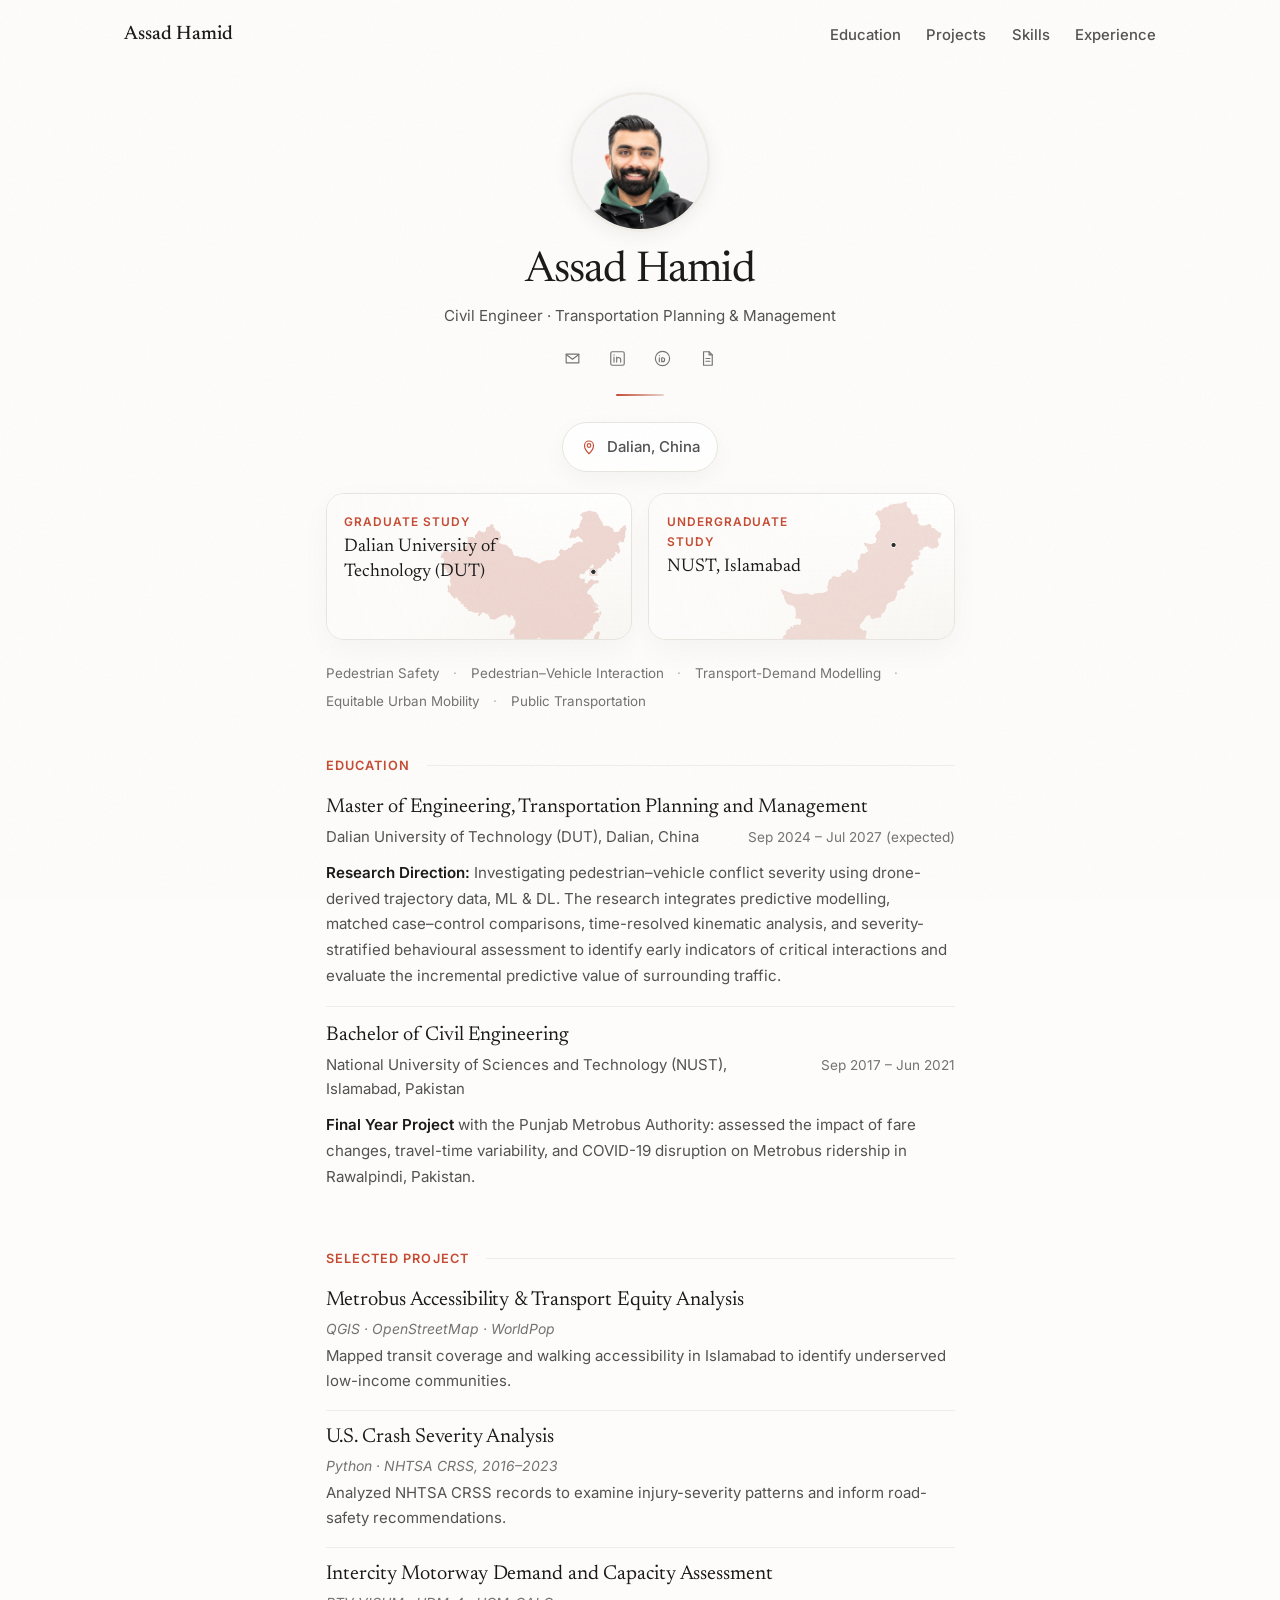
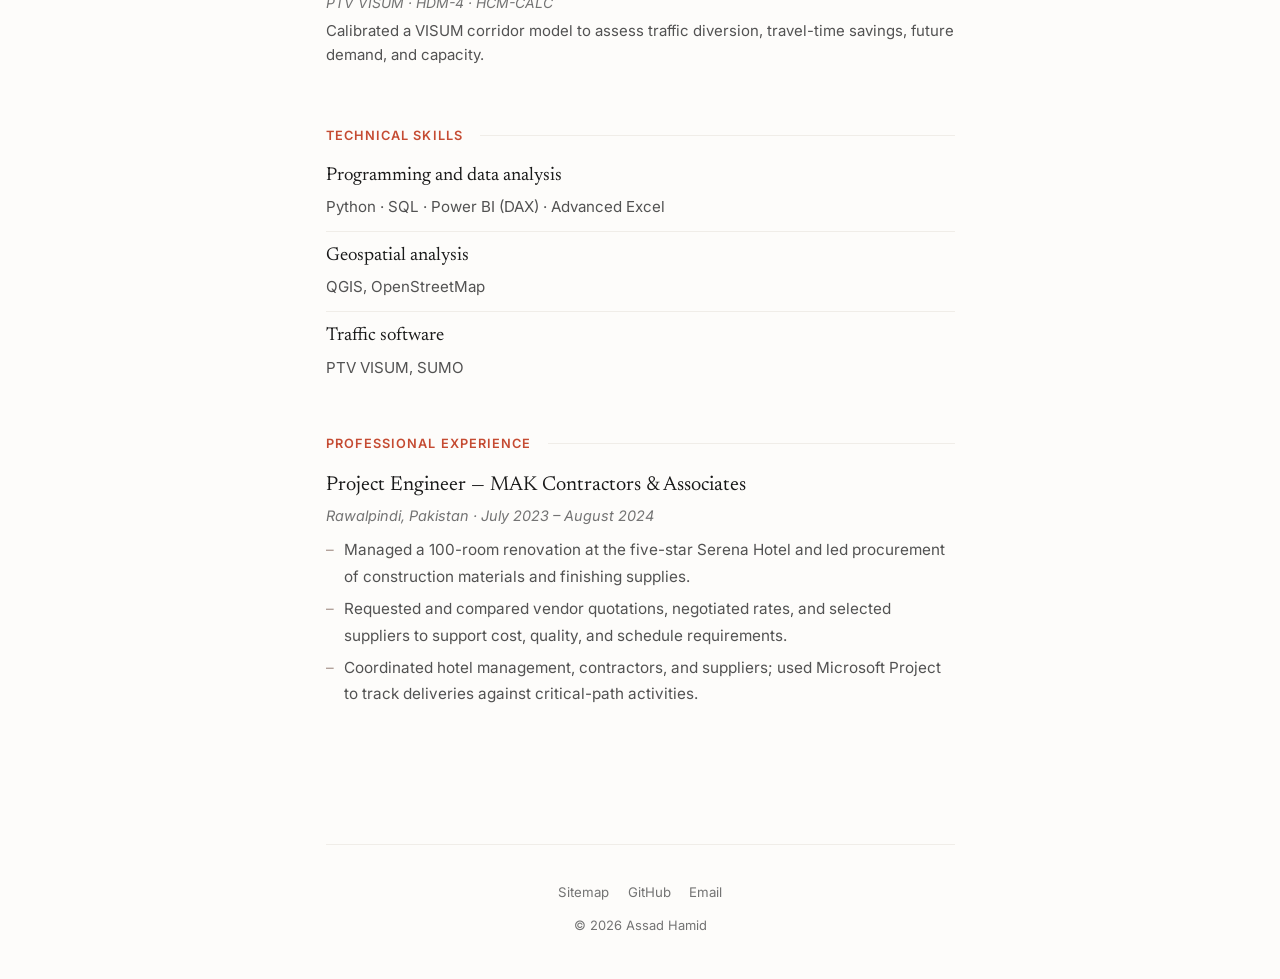
==== index.html @ 8adaafab "Add files via upload" ====
<!doctype html>
<html lang="en"><head><meta charset="utf-8"><meta name="viewport" content="width=device-width,initial-scale=1"><title>Assad Hamid | Transportation Planning &amp; Management</title><meta name="description" content="Assad Hamid — civil engineer and transportation planning researcher at Dalian University of Technology. Pedestrian safety, transport equity, and infrastructure."><meta name="theme-color" content="#fdfcfa"><meta property="og:title" content="Assad Hamid | Transportation Planning &amp; Management"><meta property="og:type" content="website"><link rel="icon" type="image/svg+xml" href="assets/favicon.svg"><link rel="preconnect" href="https://fonts.googleapis.com"><link rel="preconnect" href="https://fonts.gstatic.com" crossorigin><link rel="stylesheet" href="assets/editorial.css?v=9"></head>
<body><a class="skip-link" href="#content">Skip to content</a><header class="site-header"><div class="site-header__inner"><a class="site-brand" href="./">Assad Hamid</a><nav class="site-nav" aria-label="Main navigation"><a href="#education">Education</a><a href="./portfolio/">Projects</a><a href="#skills">Skills</a><a href="#experience">Experience</a></nav></div></header><main id="content" class="site-main"><section class="profile-section"><img alt="Assad Hamid" class="profile-pic" fetchpriority="high" height="140" src="assets/profile-20261018.png" width="140"/><h1 class="profile-name">Assad Hamid</h1><p class="profile-role">Civil Engineer · Transportation Planning &amp; Management</p><div aria-label="Contact and professional profiles" class="social-links"><a aria-label="Email Assad Hamid" class="social-link" href="mailto:assadhamid98@gmail.com" title="Email"><svg aria-hidden="true" fill="none" height="20" stroke="currentColor" stroke-linecap="round" stroke-linejoin="round" stroke-width="1.45" viewbox="0 0 24 24" width="20" xmlns="http://www.w3.org/2000/svg"><path d="M4 6.5h16v11H4z"></path><path d="m4 7 8 6 8-6"></path></svg></a><a aria-label="LinkedIn" class="social-link" href="https://www.linkedin.com/in/assad-hamid/" rel="noopener noreferrer" target="_blank" title="LinkedIn"><svg aria-hidden="true" fill="none" height="20" stroke="currentColor" stroke-linecap="round" stroke-linejoin="round" stroke-width="1.45" viewbox="0 0 24 24" width="20" xmlns="http://www.w3.org/2000/svg"><rect height="17" rx="2" width="17" x="3.5" y="3.5"></rect><path d="M7.6 10.3v6.2m0-9v.15M11 16.5v-6.2m0 2.5c.2-1.3 1.1-2.1 2.5-2.1 1.7 0 2.5 1 2.5 2.8v3"></path></svg></a><a aria-label="ORCID" class="social-link" href="https://orcid.org/0009-0007-1232-3308" rel="noopener noreferrer" target="_blank" title="ORCID"><svg aria-hidden="true" fill="none" height="20" stroke="currentColor" stroke-linecap="round" stroke-linejoin="round" stroke-width="1.45" viewbox="0 0 24 24" width="20" xmlns="http://www.w3.org/2000/svg"><circle cx="12" cy="12" r="9"></circle><circle cx="8" cy="8.3" fill="currentColor" r=".7" stroke="none"></circle><path d="M8 11v5m3-5v5m0-5h1.2a2.5 2.5 0 0 1 0 5H11"></path></svg></a><a aria-label="Download CV (PDF)" class="social-link" download="" href="assets/Assad_Hamid_CV.pdf" title="Download CV (PDF)"><svg aria-hidden="true" fill="none" height="20" stroke="currentColor" stroke-linecap="round" stroke-linejoin="round" stroke-width="1.45" viewbox="0 0 24 24" width="20" xmlns="http://www.w3.org/2000/svg"><path d="M7 3.5h7l4 4v13H7z"></path><path d="M14 3.5v4h4M10 12h5M10 15.5h5"></path></svg></a></div></section><div aria-hidden="true" class="intro-divider"></div><section aria-label="About" class="bio-section"><div class="location-feature"><a class="location-pill" href="https://www.google.com/maps/search/?api=1&amp;query=Dalian%2C%20China" rel="noopener noreferrer" target="_blank" aria-label="Open Dalian, China in Google Maps"><svg aria-hidden="true" fill="none" height="18" stroke="currentColor" stroke-linecap="round" stroke-linejoin="round" stroke-width="1.55" viewbox="0 0 24 24" width="18" xmlns="http://www.w3.org/2000/svg"><path d="M12 21s6-5.7 6-11a6 6 0 1 0-12 0c0 5.3 6 11 6 11Z"></path><circle cx="12" cy="10" r="2.4"></circle></svg><span>Dalian, China</span></a></div><div class="institution-showcase" aria-label="University highlights"><details class="fact-card fact-card--china"><summary><span class="fact-card__eyebrow">Graduate study</span><span class="fact-card__title">Dalian University of Technology (DUT)</span></summary><div class="fact-card__panel"><ul class="fact-card__stats"><li><span>China ranking</span><strong>#28 in China</strong><small>Best Chinese Universities Ranking 2026</small></li><li><span>Civil engineering</span><strong>#12 in China</strong><small>EduRank 2026</small></li><li><span>Location</span><strong>Dalian, Liaoning</strong><small>Main campus in northeastern China</small></li></ul><div class="fact-card__links"><a href="https://www.google.com/maps/search/?api=1&amp;query=Dalian%20University%20of%20Technology" rel="noopener noreferrer" target="_blank">Open map</a><a href="https://www.dlut.edu.cn" rel="noopener noreferrer" target="_blank">Official site</a><a href="https://www.shanghairanking.com/universities/dalian-university-of-technology" rel="noopener noreferrer" target="_blank">Ranking source</a></div></div></details><details class="fact-card fact-card--pakistan"><summary><span class="fact-card__eyebrow">Undergraduate study</span><span class="fact-card__title">NUST, Islamabad</span></summary><div class="fact-card__panel"><ul class="fact-card__stats"><li><span>Asia ranking</span><strong>#68 in Asia</strong><small>QS Asia Rankings 2026</small></li><li><span>Pakistan ranking</span><strong>#1 in Pakistan</strong><small>QS Asia 2026 / QS Subject 2026</small></li><li><span>Civil engineering</span><strong>Top 200 globally</strong><small>Civil &amp; Structural Engineering, QS Subject 2026</small></li></ul><div class="fact-card__links"><a href="https://www.google.com/maps/search/?api=1&amp;query=National%20University%20of%20Sciences%20and%20Technology%20Islamabad" rel="noopener noreferrer" target="_blank">Open map</a><a href="https://nust.edu.pk" rel="noopener noreferrer" target="_blank">Official site</a><a href="https://qa.nust.edu.pk/ranking/qs-asian-university-ranking/" rel="noopener noreferrer" target="_blank">Ranking source</a></div></div></details></div><ul aria-label="Research interests" class="interest-list"><li>Pedestrian Safety</li><li>Pedestrian–Vehicle Interaction</li><li>Transport-Demand Modelling</li><li>Equitable Urban Mobility</li><li>Public Transportation</li></ul></section><section class="content-section" id="education"><div class="section-header"><h2 class="section-title">EDUCATION</h2><span aria-hidden="true" class="section-line"></span></div><ul class="education-list">
<li><strong>Master of Engineering, Transportation Planning and Management</strong><div class="education-row"><span><a class="education-link" href="https://www.dlut.edu.cn/" rel="noopener noreferrer" target="_blank" title="Visit the official Dalian University of Technology website">Dalian University of Technology (DUT)</a>, Dalian, China</span><span class="meta education-date">Sep 2024 – Jul 2027 (expected)</span></div><p><strong>Research Direction:</strong> Investigating pedestrian–vehicle conflict severity using drone-derived trajectory data, ML &amp; DL. The research integrates predictive modelling, matched case–control comparisons, time-resolved kinematic analysis, and severity-stratified behavioural assessment to identify early indicators of critical interactions and evaluate the incremental predictive value of surrounding traffic.</p></li>
<li><strong>Bachelor of Civil Engineering</strong><div class="education-row"><span><a class="education-link" href="https://nust.edu.pk/" rel="noopener noreferrer" target="_blank" title="Visit the official National University of Sciences and Technology website">National University of Sciences and Technology (NUST)</a>, Islamabad, Pakistan</span><span class="meta education-date">Sep 2017 – Jun 2021</span></div><p><strong>Final Year Project</strong> with the Punjab Metrobus Authority: assessed the impact of fare changes, travel-time variability, and COVID-19 disruption on Metrobus ridership in Rawalpindi, Pakistan.</p></li>
</ul></section><section class="content-section" id="projects"><div class="section-header"><h2 class="section-title">SELECTED PROJECT</h2><span aria-hidden="true" class="section-line"></span></div><section class="project-entry project-compact">
<h3><a href="./portfolio/metrobus-accessibility/">Metrobus Accessibility &amp; Transport Equity Analysis<span aria-hidden="true" class="entry-arrow">↗</span></a></h3>
<p class="meta">QGIS · OpenStreetMap · WorldPop</p>
<ul><li>Mapped transit coverage and walking accessibility in Islamabad to identify underserved low-income communities.</li></ul>
</section><section class="project-entry project-compact">
<h3><a href="./portfolio/crash-severity/">U.S. Crash Severity Analysis<span aria-hidden="true" class="entry-arrow">↗</span></a></h3>
<p class="meta">Python · NHTSA CRSS, 2016–2023</p>
<ul><li>Analyzed NHTSA CRSS records to examine injury-severity patterns and inform road-safety recommendations.</li></ul>
</section><section class="project-entry project-compact">
<h3><a href="./portfolio/m7-motorway/">Intercity Motorway Demand and Capacity Assessment<span aria-hidden="true" class="entry-arrow">↗</span></a></h3>
<p class="meta">PTV VISUM · HDM-4 · HCM-CALC</p>
<ul><li>Calibrated a VISUM corridor model to assess traffic diversion, travel-time savings, future demand, and capacity.</li></ul>
</section></section><section class="content-section" id="skills"><div class="section-header"><h2 class="section-title">TECHNICAL SKILLS</h2><span aria-hidden="true" class="section-line"></span></div><ul class="skills-list">
<li>Programming and data analysis<ul>
<li>Python · SQL · Power BI (DAX) · Advanced Excel</li>
</ul>
</li>
<li>Geospatial analysis<ul>
<li>QGIS, OpenStreetMap</li>
</ul>
</li>
<li>Traffic software<ul>
<li>PTV VISUM, SUMO</li>
</ul>
</li>
</ul></section><section class="content-section" id="experience"><div class="section-header"><h2 class="section-title">PROFESSIONAL EXPERIENCE</h2><span aria-hidden="true" class="section-line"></span></div><h3 class="experience-title">Project Engineer — MAK Contractors &amp; Associates</h3><p class="experience-meta">Rawalpindi, Pakistan · July 2023 – August 2024</p><ul class="experience-list">
<li>Managed a 100-room renovation at the five-star Serena Hotel and led procurement of construction materials and finishing supplies.</li>
<li>Requested and compared vendor quotations, negotiated rates, and selected suppliers to support cost, quality, and schedule requirements.</li>
<li>Coordinated hotel management, contractors, and suppliers; used Microsoft Project to track deliveries against critical-path activities.</li>
</ul></section></main><footer class="site-footer"><div class="site-footer__inner"><nav class="footer-links" aria-label="Footer links"><a href="sitemap/">Sitemap</a><a href="https://github.com/assad-hamid" target="_blank" rel="noopener noreferrer">GitHub</a><a href="mailto:assadhamid98@gmail.com">Email</a></nav><p class="footer-copy">© 2026 Assad Hamid</p></div></footer><script defer src="assets/editorial.js"></script></body></html>
---- assets/editorial.css ----
/* Assad Hamid — minimal editorial portfolio
   Inspired by the visual rhythm of Justin Curl's personal website.
   Single self-contained stylesheet, with no framework or build step. */
@import url('https://fonts.googleapis.com/css2?family=Newsreader:ital,opsz,wght@0,6..72,300;0,6..72,400;0,6..72,500;1,6..72,400;1,6..72,500&family=Inter:wght@400;500;600&display=swap');
:root {
  --paper:#fdfcfa; --paper-soft:#f8f6f1; --ink:#191919;
  --secondary:#525252; --muted:#737373; --accent:#c54b32;
  --line:#e8e5e0; --line-soft:#f0ede8;
  --serif:'Newsreader', Georgia, 'Times New Roman', serif;
  --sans:'Inter', -apple-system, BlinkMacSystemFont, 'Segoe UI', Arial, sans-serif;
  --measure:680px; --article-measure:760px;
}
*{box-sizing:border-box}
html{scroll-behavior:smooth;scroll-padding-top:86px;-webkit-text-size-adjust:100%;font-size:17px;-webkit-font-smoothing:antialiased}
body{margin:0;background:var(--paper);color:var(--ink);font-family:var(--sans);font-weight:400;line-height:1.68;min-height:100vh;display:flex;flex-direction:column}
body::before{content:'';position:fixed;inset:0;pointer-events:none;z-index:1100;opacity:.026;background-image:url("data:image/svg+xml,%3Csvg viewBox='0 0 400 400' xmlns='http://www.w3.org/2000/svg'%3E%3Cfilter id='n'%3E%3CfeTurbulence type='fractalNoise' baseFrequency='.9' numOctaves='4' stitchTiles='stitch'/%3E%3C/filter%3E%3Crect width='100%25' height='100%25' filter='url(%23n)'/%3E%3C/svg%3E")}
img,svg{max-width:100%} img{height:auto} a{color:inherit} a:focus-visible,button:focus-visible{outline:2px solid var(--accent);outline-offset:5px;border-radius:2px} ::selection{background:#f3ded6;color:#331d17}
.skip-link{position:fixed;top:-100px;left:1rem;z-index:1200;padding:.7rem 1rem;background:var(--paper);box-shadow:0 3px 20px #0002;text-decoration:none}
.skip-link:focus{top:1rem}
/* Reference-style, translucent, quiet navigation */
.site-header{position:sticky;top:0;z-index:100;background:rgba(253,252,250,.91);backdrop-filter:blur(12px);-webkit-backdrop-filter:blur(12px);border-bottom:1px solid transparent;transition:border-color .25s ease}
.site-header.is-scrolled{border-color:var(--line-soft)}
.site-header__inner{max-width:1100px;margin:auto;padding:1rem 2rem;min-height:70px;display:flex;align-items:center;justify-content:space-between;gap:1.5rem}
.site-brand{font-family:var(--serif);font-size:1.15rem;font-weight:500;line-height:1;text-decoration:none;white-space:nowrap;transition:color .15s ease}
.site-brand:hover,.site-nav a:hover{color:var(--accent)}
.site-nav{display:flex;align-items:center;gap:1.5rem;white-space:nowrap}
.site-nav a{color:var(--secondary);text-decoration:none;font-size:.875rem;font-weight:500;transition:color .15s ease}
.site-nav a[aria-current='page']{color:var(--accent)}
.site-main{width:100%;max-width:var(--measure);margin:0 auto;padding:1.25rem 1.5rem 5.5rem;flex:1}
/* Circular portrait and simple link line */
.profile-section{text-align:center;margin:0 0 1.15rem;animation:appear-up .6s ease both}
.profile-pic{display:block;width:140px;height:140px;object-fit:cover;object-position:center 25%;border-radius:50%;margin:0 auto .8rem;border:3px solid var(--line-soft);box-shadow:0 4px 20px rgba(0,0,0,.06)}
.profile-name{font-family:var(--serif);font-weight:400;letter-spacing:-.023em;font-size:clamp(2.05rem,5vw,2.5rem);line-height:1.18;margin:0 0 .48rem}
.profile-role{color:var(--secondary);font-size:.89rem;margin:0 auto .9rem;line-height:1.65}
.social-links{display:flex;justify-content:center;align-items:center;gap:1.22rem;flex-wrap:wrap;margin:.25rem 0 0}
.social-link{display:inline-flex;align-items:center;justify-content:center;color:var(--muted);text-decoration:none;min-width:24px;min-height:28px;transition:color .15s ease,transform .15s ease}
.social-link:hover{color:var(--accent);transform:translateY(-1px)}.social-link svg{display:block;width:19px;height:19px}
.intro-divider{width:48px;height:2px;border-radius:2px;background:linear-gradient(90deg,var(--accent),#e8d5cf);margin:1.3rem auto 1.5rem;animation:appear-up .6s .12s both}
.bio-section{margin:0 0 2.5rem;animation:appear-up .6s .15s both}
.bio-text{color:var(--secondary);font-size:1.05rem;line-height:1.75;margin:0 0 1rem}
.bio-text strong{font-weight:600;color:var(--ink)}
.bio-text a{color:var(--ink);text-decoration-color:var(--line);text-decoration-thickness:1px;text-underline-offset:3px;transition:text-decoration-color .15s}
.bio-text a:hover{text-decoration-color:var(--accent)}
.bio-meta{font-size:.87rem;color:var(--muted);margin:.5rem 0 0}

.location-feature{display:flex;justify-content:center;margin:0 0 1.25rem}.location-pill{display:inline-flex;align-items:center;gap:.52rem;padding:.68rem 1rem;border:1px solid var(--line);border-radius:999px;background:linear-gradient(180deg,#fff,rgba(255,255,255,.76));box-shadow:0 8px 24px rgba(26,18,12,.04);text-decoration:none;color:var(--secondary);font-size:.88rem;font-weight:500;transition:transform .16s ease,color .16s ease,border-color .16s ease,box-shadow .16s ease}.location-pill:hover{color:var(--accent);border-color:#e8d5cf;box-shadow:0 12px 28px rgba(26,18,12,.08);transform:translateY(-1px)}.location-pill svg{color:var(--accent)}
.institution-showcase{display:grid;grid-template-columns:repeat(2,minmax(0,1fr));align-items:start;gap:.95rem;margin:0 0 1.25rem}.fact-card{align-self:start;border:1px solid var(--line);border-radius:18px;background:linear-gradient(180deg,rgba(255,255,255,.8),rgba(248,246,241,.9));box-shadow:0 10px 30px rgba(24,20,16,.035);overflow:hidden;transition:border-color .18s ease,box-shadow .18s ease,transform .18s ease}.fact-card:hover,.fact-card[open]{border-color:#ead8d0;box-shadow:0 16px 32px rgba(24,20,16,.08);transform:translateY(-1px)}.fact-card summary{position:relative;display:flex;flex-direction:column;justify-content:flex-start;gap:.15rem;list-style:none;padding:1.05rem 1.05rem 1.15rem;cursor:pointer;isolation:isolate;overflow:hidden;min-height:145px}.fact-card summary::-webkit-details-marker{display:none}.fact-card summary>span{position:relative;z-index:2;max-width:58%}.fact-card__eyebrow{font-size:.7rem;letter-spacing:.08em;text-transform:uppercase;color:var(--accent);font-weight:600}.fact-card__title{font-family:var(--serif);font-size:1.08rem;line-height:1.35;color:var(--ink)}.fact-card__hint{font-size:.77rem;color:var(--muted)}.fact-card__panel{padding:0 1.05rem 1.05rem}.fact-card__stats{list-style:none;padding:0;margin:.1rem 0 .95rem;display:grid;gap:.75rem}.fact-card__stats li{padding:.82rem .88rem;border-radius:14px;background:rgba(255,255,255,.72);border:1px solid var(--line-soft)}.fact-card__stats span{display:block;font-size:.72rem;letter-spacing:.06em;text-transform:uppercase;color:var(--muted);font-weight:600;margin:0 0 .18rem}.fact-card__stats strong{display:block;font-family:var(--serif);font-weight:500;font-size:1.08rem;line-height:1.25;color:var(--ink)}.fact-card__stats small{display:block;margin-top:.18rem;font-size:.73rem;color:var(--secondary);line-height:1.55}.fact-card__links{display:flex;flex-wrap:wrap;gap:.5rem}.fact-card__links a{display:inline-flex;align-items:center;justify-content:center;padding:.5rem .74rem;border-radius:999px;background:#fff;border:1px solid var(--line);font-size:.77rem;font-weight:500;color:var(--secondary);text-decoration:none;transition:color .16s ease,border-color .16s ease,transform .16s ease}.fact-card__links a:hover{color:var(--accent);border-color:#e7d2ca;transform:translateY(-1px)}.fact-card--china summary::after,.fact-card--pakistan summary::after{content:'';position:absolute;z-index:1;pointer-events:none;background-repeat:no-repeat;background-position:center;background-size:contain;opacity:.9}.fact-card--china summary::before,.fact-card--pakistan summary::before{content:'';position:absolute;inset:0;pointer-events:none;background:linear-gradient(90deg,rgba(253,252,250,.98) 0%,rgba(253,252,250,.90) 30%,rgba(253,252,250,.22) 67%,rgba(253,252,250,0) 100%);z-index:1}.fact-card--china summary::after{inset:-3% -4% -24% 32%;background-image:url("china-dalian-v9.png");background-size:88% auto}.fact-card--pakistan summary::after{inset:-4% -4% -24% 35%;background-image:url("pakistan-islamabad-v9.png");background-size:80% auto}
.education-link{color:inherit;text-decoration:none;border-bottom:1px solid transparent;transition:border-color .15s ease,color .15s ease}.education-link:hover{color:var(--accent);border-color:#dfc7bf}
.interest-list{display:flex;flex-wrap:wrap;gap:.35rem .8rem;list-style:none;padding:0;margin:1.25rem 0 0;color:var(--muted);font-size:.79rem;line-height:1.7}
.interest-list li{margin:0;padding:0}.interest-list li:not(:last-child)::after{content:'·';padding-left:.8rem;color:#b6aea6}
/* Content follows Justin Curl's publication list treatment */
.content-section{margin:0 0 2.5rem;scroll-margin-top:88px;animation:appear-up .6s .18s both}
.section-header{display:flex;align-items:center;gap:1rem;margin:0 0 1.05rem}
.section-title{font-family:var(--sans);font-size:.75rem;letter-spacing:.085em;text-transform:uppercase;color:var(--accent);font-weight:600;line-height:1.5;margin:0;white-space:normal}
.section-line{height:1px;flex:1;background:var(--line-soft);min-width:22px}
/* Resume educational entries */
.education-list,.skills-list,.experience-list{list-style:none;padding:0;margin:0}
.education-list>li{padding:.85rem 0 1rem;border-bottom:1px solid var(--line-soft)}
.education-list>li:first-child{padding-top:0}.education-list>li:last-child{border:0}
.education-list>li>strong{display:block;font-family:var(--serif);font-weight:400;font-size:1.18rem;line-height:1.4;margin-bottom:.3rem}
.education-row{display:flex;align-items:baseline;justify-content:space-between;gap:.2rem 1.3rem;color:var(--secondary);font-size:.88rem;line-height:1.6}
.education-date{color:var(--muted);font-size:.8rem;white-space:nowrap}
.education-list>li>p{color:var(--secondary);font-size:.89rem;line-height:1.7;margin:.6rem 0 0}
.education-list p strong{font-weight:600;color:var(--ink)}
/* list-like project entries */
.project-entry{padding:.72rem 0 .93rem;border-bottom:1px solid var(--line-soft)}
.project-entry:first-of-type{padding-top:0}.project-entry:last-child{border-bottom:0}
.project-entry h3,.sitemap-entry h3{font-family:var(--serif);font-weight:400;font-size:1.19rem;line-height:1.42;letter-spacing:-.005em;margin:0 0 .19rem}
.project-entry h3 a,.sitemap-entry h3 a{text-decoration:none;transition:color .15s ease}
.project-entry h3 a:hover,.sitemap-entry h3 a:hover{color:var(--accent)}
.project-entry .meta{color:var(--muted);font-style:italic;font-size:.82rem;margin:0 0 .22rem}
.project-entry p,.project-entry ul{color:var(--secondary);font-size:.88rem;line-height:1.65;margin:.22rem 0 0}
.project-entry ul{list-style:none;padding:0}
.project-entry ul li+li{margin-top:.32rem}
.entry-arrow{color:var(--accent);font-family:var(--sans);font-size:.76em;vertical-align:3%;margin-left:.22rem;opacity:0;transition:opacity .15s ease}
.project-entry a:hover .entry-arrow,.project-entry a:focus-visible .entry-arrow{opacity:1}
.project-entry .detail-link{display:inline-block;margin-top:.6rem;font-size:.82rem;font-weight:500;color:var(--accent);text-decoration:none}
.project-entry .detail-link:hover{text-decoration:underline;text-underline-offset:3px}
/* Skills and experience remain exactly as supplied */
.skills-list>li{font-family:var(--serif);font-size:1.1rem;line-height:1.4;padding:.65rem 0;border-bottom:1px solid var(--line-soft)}
.skills-list>li:first-child{padding-top:0}.skills-list>li:last-child{border:0}
.skills-list>li>ul{font-family:var(--sans);font-size:.81em;list-style:none;padding:0;margin:.35rem 0 0;color:var(--secondary);line-height:1.65}
.experience-title{font-family:var(--serif);font-size:1.19rem;font-weight:400;margin:0 0 .2rem;line-height:1.45}
.experience-meta{font-size:.85rem;color:var(--muted);font-style:italic;margin:0 0 .55rem}
.experience-list>li{position:relative;padding-left:1.08rem;color:var(--secondary);font-size:.9rem;line-height:1.75;margin:.3rem 0}
.experience-list>li::before{content:'–';position:absolute;left:0;color:#aa9890}
/* Project and utility pages; consistent look with more room for charts */
.site-main--article{max-width:var(--article-measure);padding-top:2.55rem}
.page-heading{text-align:left;margin:0 0 2.2rem;animation:appear-up .5s ease both}
.page-kicker,.study-kicker,.crash-kicker,.motorway-kicker{font-size:.73rem!important;font-weight:600!important;letter-spacing:.085em!important;text-transform:uppercase!important;color:var(--accent)!important;line-height:1.55!important;margin:0 0 .7rem!important}
.page-title{font-family:var(--serif);font-weight:400;letter-spacing:-.025em;font-size:clamp(2rem,4.8vw,2.8rem);line-height:1.2;margin:.1rem 0 .75rem}
.breadcrumb{font-size:.82rem;color:var(--muted);margin:0 0 1rem}.breadcrumb a{color:var(--secondary);text-decoration:none}.breadcrumb a:hover{color:var(--accent)}
.article-content{animation:appear-up .6s .12s both}
.article-content>p:not(.meta):not(.study-kicker):not(.crash-kicker):not(.motorway-kicker),.article-content>ul,.article-content>ol{font-size:.95rem;color:var(--secondary);line-height:1.82;margin:0 0 1.05rem}
.article-content>.meta{font-size:.82rem;color:var(--muted);line-height:1.65;margin:-.2rem 0 1.4rem}
.article-content .study-lead,.article-content .crash-lead,.article-content .motorway-lead{color:var(--ink)!important;font-family:var(--serif);font-size:1.43rem!important;line-height:1.52!important;margin:1rem 0 1.25rem!important}
.article-content .motorway-location{font-size:.94rem!important;color:var(--secondary)!important;margin:0 0 .65rem!important}
.article-content h2{display:flex;align-items:center;gap:1rem;color:var(--accent);font-family:var(--sans);font-size:.75rem;font-weight:600;line-height:1.5;letter-spacing:.085em;text-transform:uppercase;margin:2.65rem 0 1rem;scroll-margin-top:90px}
.article-content h2::after{content:'';flex:1;height:1px;background:var(--line-soft)}
.article-content h3{font-family:var(--serif);font-weight:400;font-size:1.18rem;line-height:1.45;margin:1.5rem 0 .5rem}
.article-content a{color:var(--ink);text-decoration-color:var(--line);text-underline-offset:3px}
.article-content a:hover{color:var(--accent);text-decoration-color:var(--accent)}
.article-content strong{color:var(--ink);font-weight:600}
.article-content code{font-size:.85em;background:var(--paper-soft);padding:.12em .3em;border-radius:3px;overflow-wrap:anywhere}
.article-content figure,.article-content .study-figure,.article-content .crash-figure,.article-content .motorway-figure{margin:1.9rem auto 2.15rem;width:100%;max-width:100%}
.article-content figure a{display:block;text-decoration:none}
.article-content figure img{width:100%;height:auto;display:block;background:white;border:1px solid var(--line);border-radius:3px;box-shadow:0 2px 12px rgba(36,30,26,.025);transition:box-shadow .2s ease}
.article-content figure a:hover img{box-shadow:0 8px 28px rgba(36,30,26,.095)}
.article-content figcaption{font-size:.78rem;color:var(--muted);line-height:1.7;margin-top:.65rem}
.article-content figcaption strong{color:var(--secondary);font-weight:600}
.article-content .map-comparison{display:grid;grid-template-columns:repeat(2,minmax(0,1fr));gap:1.1rem}
.article-content .map-comparison figure{margin:1rem 0 1.3rem}
.article-content .coverage-results{display:grid;grid-template-columns:repeat(2,minmax(0,1fr));gap:1rem;padding:1.45rem 0 1.25rem;margin:1.45rem 0 .65rem;border-top:1px solid var(--line);border-bottom:1px solid var(--line)}
.coverage-results p{margin:0!important}.coverage-results strong{font-family:var(--serif);font-size:2.15rem;font-weight:400!important;line-height:1.2;letter-spacing:-.025em;color:var(--ink);display:block}.coverage-results span{display:block;color:var(--muted);font-size:.78rem;line-height:1.65;margin-top:.38rem}
.article-content .coverage-note,.article-content .map-source,.article-content .crash-source,.article-content .motorway-source{font-size:.77rem!important;color:var(--muted)!important;line-height:1.65!important}
.article-content .crash-finding,.article-content .crash-scope,.article-content .motorway-scope{background:var(--paper-soft);border-left:2px solid var(--accent);margin:1.5rem 0;padding:1.05rem 1.2rem;font-size:.92rem;color:var(--secondary);line-height:1.8}
.article-content .crash-finding p{margin:0}
.article-content .analysis-table,.article-content .motorway-table{width:100%;max-width:100%;overflow-x:auto;margin:1.5rem 0 2rem;-webkit-overflow-scrolling:touch}
.article-content table{width:100%;border-collapse:collapse;font-size:.79rem;line-height:1.5}
.article-content th,.article-content td{padding:.8rem .7rem;border-bottom:1px solid var(--line);text-align:left;vertical-align:top}
.article-content th{font-size:.76rem;font-weight:600;background:var(--paper-soft);color:var(--ink)}
.article-content td{color:var(--secondary)}.article-content caption{font-size:.83rem;text-align:left;margin-bottom:.55rem;color:var(--secondary);font-weight:600}
.article-content .pagination{display:flex;flex-wrap:wrap;gap:.65rem;align-items:center;border-top:1px solid var(--line-soft);margin:3rem 0 0;padding:1.2rem 0 0;color:var(--muted);font-size:.81rem}
.article-content .pagination a{color:var(--secondary);text-decoration:none}.article-content .pagination a:hover{color:var(--accent)}
.sitemap-list{padding:0;list-style:none;margin:0}.sitemap-list>li{margin:0;padding:.62rem 0;border-bottom:1px solid var(--line-soft)}
.sitemap-list a{text-decoration:none;color:var(--ink)}.sitemap-list a:hover{color:var(--accent)}
.article-content .sitemap-list h3{margin:0 0 .45rem}.article-content .sitemap-list p{font-size:.89rem;color:var(--secondary);margin:0 0 .6rem}
.article-content .sitemap-list ul{padding-left:1.2rem;font-size:.88rem;color:var(--secondary);line-height:1.75}
/* Understated footer */
.site-footer{width:100%;max-width:var(--measure);margin:0 auto;padding:0 1.5rem 2.5rem}
.site-footer__inner{border-top:1px solid var(--line-soft);padding-top:2.1rem;text-align:center}
.footer-links{display:flex;flex-wrap:wrap;justify-content:center;gap:.6rem 1.1rem;margin:0 0 .7rem}
.footer-links a{color:var(--muted);font-size:.78rem;text-decoration:none;transition:color .15s}
.footer-links a:hover{color:var(--accent)}
.footer-copy{margin:0;color:var(--muted);font-size:.76rem}
@keyframes appear-up{from{opacity:0;transform:translateY(14px)}to{opacity:1;transform:translateY(0)}}
@media(max-width:760px){.education-row{display:block}.education-date{display:block;white-space:normal;margin-top:.12rem}.article-content .map-comparison{gap:.8rem}}
@media(max-width:640px){html{font-size:16px}.site-header__inner{padding:.95rem 1.15rem;min-height:64px;gap:.7rem}.site-nav{gap:.84rem}.site-nav a{font-size:.79rem}.site-main{padding:2.4rem 1.25rem 4.5rem}.site-main--article{padding-top:2.25rem}.profile-pic{width:120px;height:120px}.social-links{gap:1.05rem}.bio-text{font-size:1rem}.page-title{font-size:2.22rem}.article-content .map-comparison{grid-template-columns:1fr}.article-content .map-comparison figure{margin:.7rem 0 1rem}.coverage-results strong{font-size:1.8rem}.interest-list{gap:.3rem .55rem}.interest-list li:not(:last-child)::after{padding-left:.55rem}.institution-showcase{grid-template-columns:1fr}.fact-card summary{padding:.95rem .95rem;min-height:132px}.fact-card summary>span{max-width:64%}.fact-card--china summary::after{inset:-3% -3% -24% 32%;background-size:86% auto}.fact-card--pakistan summary::after{inset:-4% -3% -24% 34%;background-size:78% auto}.fact-card__panel{padding:0 .95rem .95rem}}
@media(max-width:440px){.site-header__inner{align-items:flex-start;flex-direction:column;gap:.7rem}.site-nav{max-width:100%;gap:1.1rem;flex-wrap:wrap}.site-nav a{font-size:.78rem}.site-main{padding-top:2rem}.profile-pic{width:118px;height:118px}}
@media(prefers-reduced-motion:reduce){html{scroll-behavior:auto}*,*::before,*::after{animation:none!important;transition:none!important}}
@media print{.site-header,.social-links,.site-footer,.skip-link{display:none!important}body{background:white}.site-main,.site-main--article{max-width:100%;padding:0}.profile-section,.bio-section,.content-section,.page-heading,.article-content{animation:none!important}a{color:var(--ink)!important}}

/* Weather figure — true two-panel layout, no subplot-label collisions. */
.article-content .weather-figure {
  width: min(1120px, calc(100vw - 64px));
  max-width: none;
  position: relative;
  left: 50%;
  transform: translateX(-50%);
  margin: 2.15rem 0 2.3rem;
}
.weather-panels {
  display: grid;
  grid-template-columns: minmax(0, 1fr) minmax(0, 1fr);
  align-items: start;
  gap: 30px;
}
.weather-panel {
  display: block;
  overflow: hidden;
  border: 1px solid var(--line);
  border-radius: 7px;
  background: #fff;
  box-shadow: 0 4px 20px rgba(24, 18, 14, .035);
}
.article-content .weather-panel img {
  display: block;
  border: 0;
  border-radius: 0;
  width: 100%;
  height: auto;
  box-shadow: none;
  background: #fff;
}
.article-content .weather-panel:hover img { box-shadow: none; }
.weather-panel:hover { box-shadow: 0 7px 28px rgba(24, 18, 14, .095); }
.article-content .weather-figure > figcaption {
  max-width: var(--article-measure);
  margin: .95rem auto 0;
}
@media(max-width:980px) {
  .article-content .weather-figure { width: 100%; }
  .weather-panels { grid-template-columns: 1fr; gap: 18px; }
}
@media print {
  .article-content .weather-figure { position: static; left: auto; transform: none; width: 100%; }
  .weather-panels { gap: 12px; }
}
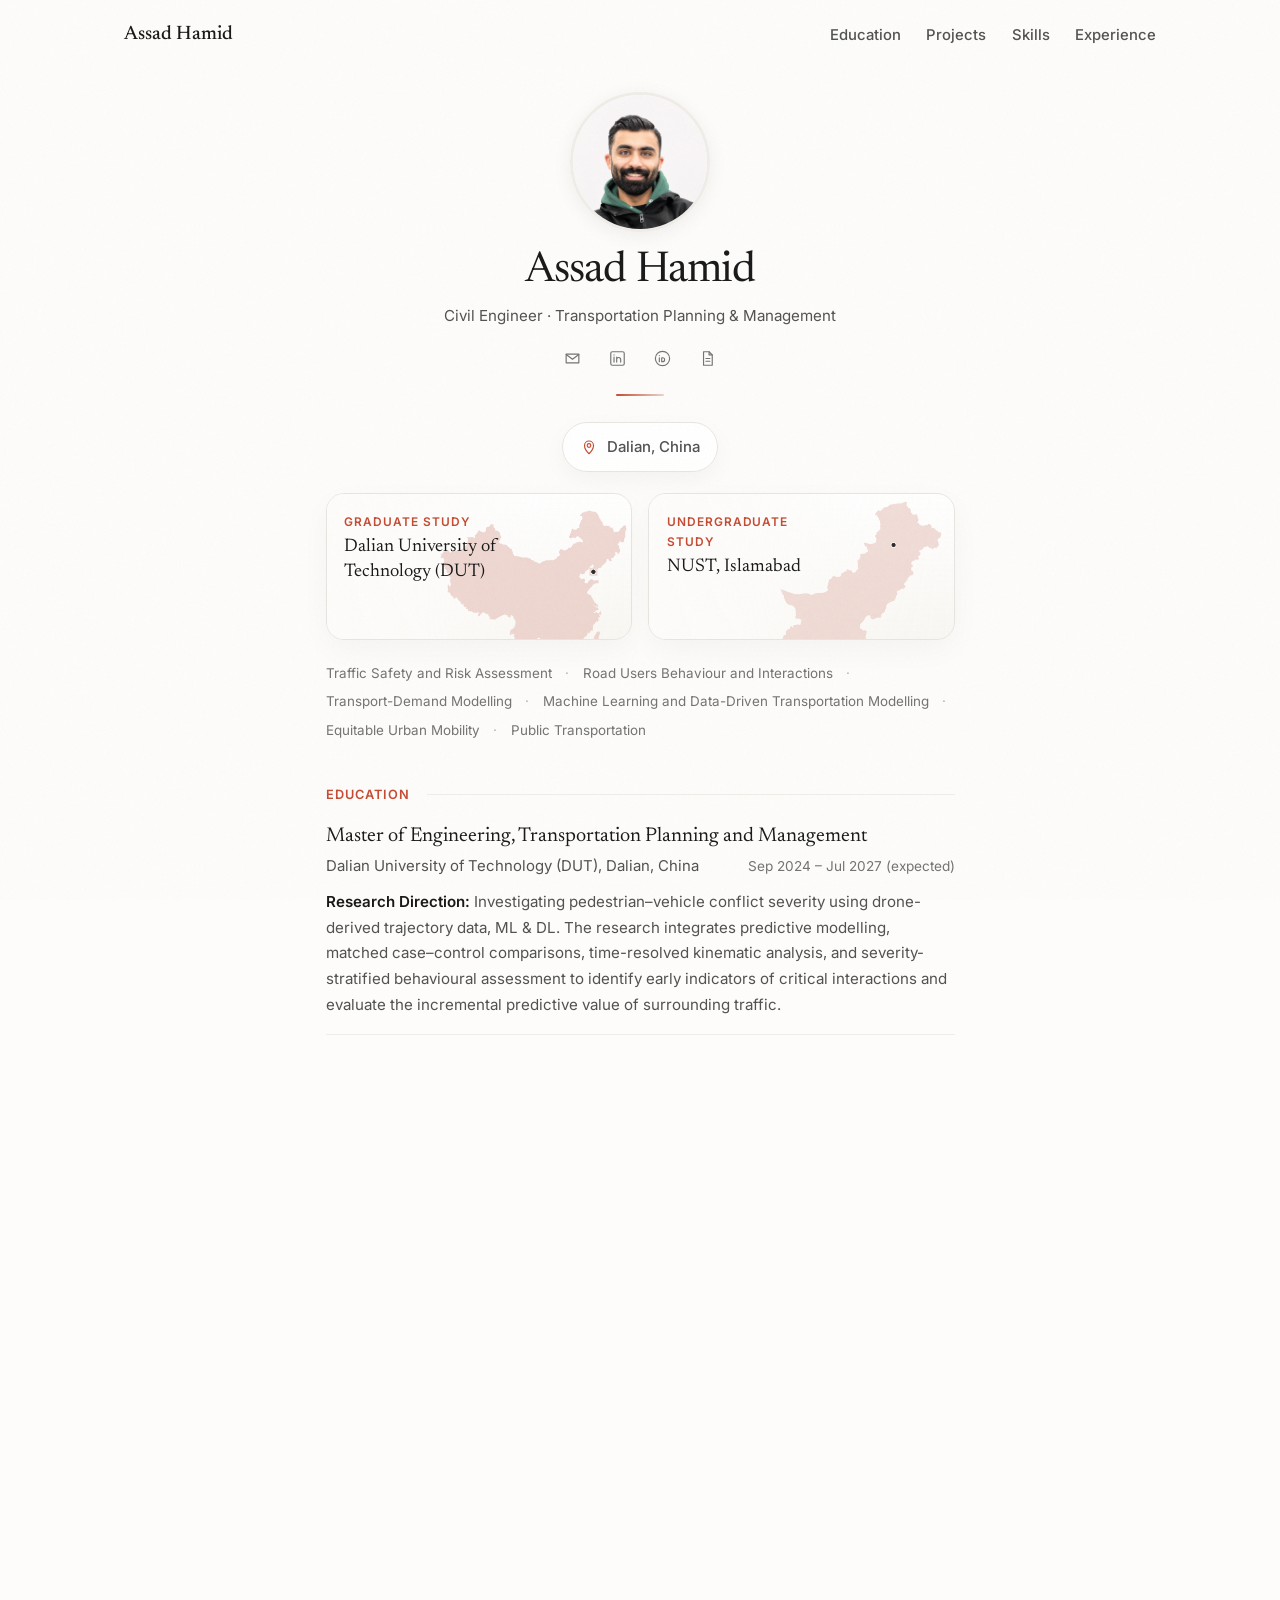
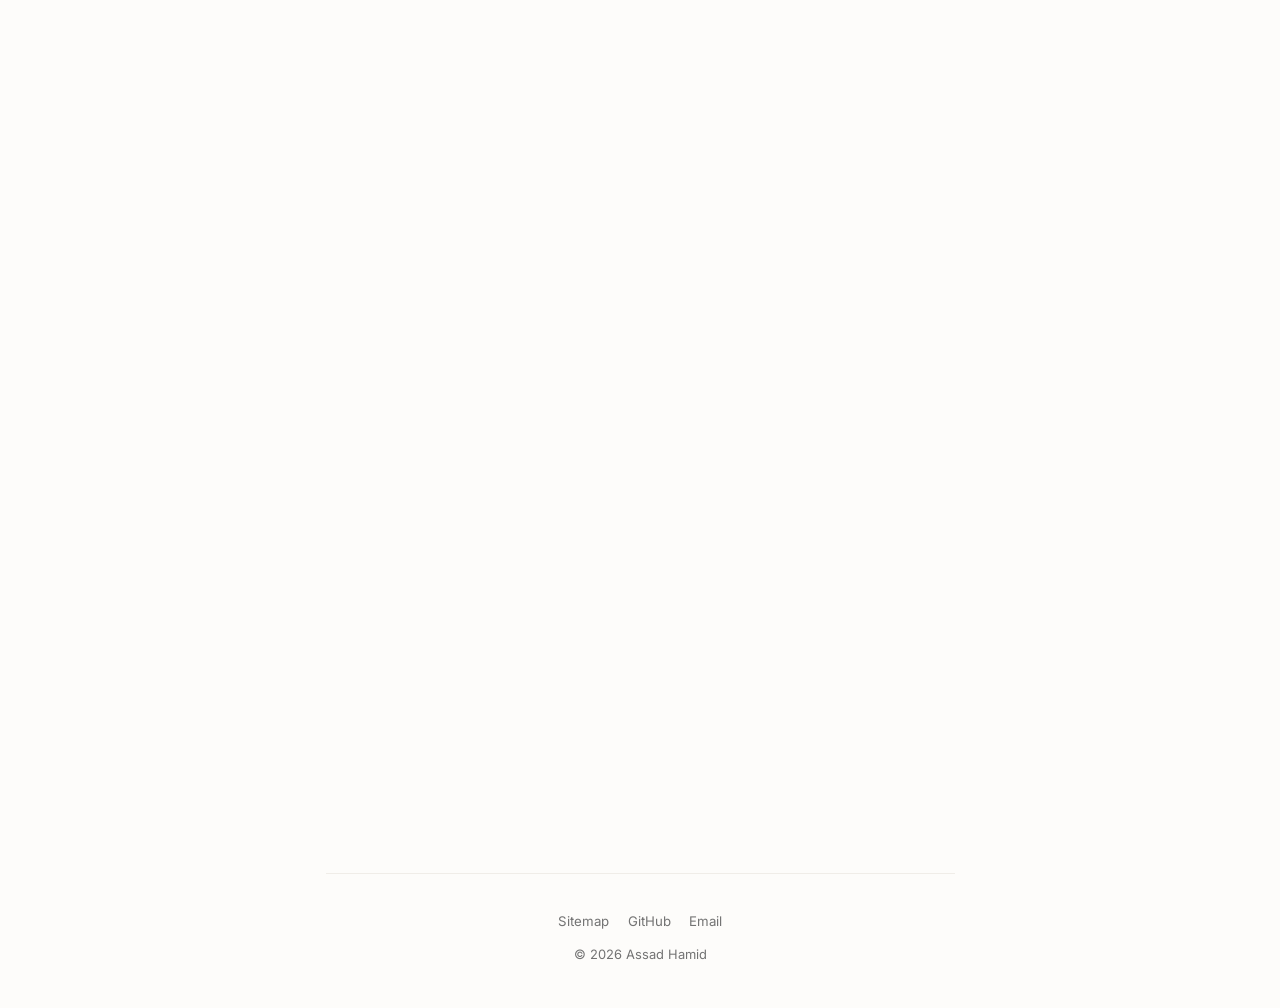
==== commit 3f25dd4d: "Add files via upload" ====
--- a/index.html
+++ b/index.html
@@ -1,6 +1,6 @@
 <!doctype html>
 <html lang="en"><head><meta charset="utf-8"><meta name="viewport" content="width=device-width,initial-scale=1"><title>Assad Hamid | Transportation Planning &amp; Management</title><meta name="description" content="Assad Hamid — civil engineer and transportation planning researcher at Dalian University of Technology. Pedestrian safety, transport equity, and infrastructure."><meta name="theme-color" content="#fdfcfa"><meta property="og:title" content="Assad Hamid | Transportation Planning &amp; Management"><meta property="og:type" content="website"><link rel="icon" type="image/svg+xml" href="assets/favicon.svg"><link rel="preconnect" href="https://fonts.googleapis.com"><link rel="preconnect" href="https://fonts.gstatic.com" crossorigin><link rel="stylesheet" href="assets/editorial.css?v=9"></head>
-<body><a class="skip-link" href="#content">Skip to content</a><header class="site-header"><div class="site-header__inner"><a class="site-brand" href="./">Assad Hamid</a><nav class="site-nav" aria-label="Main navigation"><a href="#education">Education</a><a href="./portfolio/">Projects</a><a href="#skills">Skills</a><a href="#experience">Experience</a></nav></div></header><main id="content" class="site-main"><section class="profile-section"><img alt="Assad Hamid" class="profile-pic" fetchpriority="high" height="140" src="assets/profile-20261018.png" width="140"/><h1 class="profile-name">Assad Hamid</h1><p class="profile-role">Civil Engineer · Transportation Planning &amp; Management</p><div aria-label="Contact and professional profiles" class="social-links"><a aria-label="Email Assad Hamid" class="social-link" href="mailto:assadhamid98@gmail.com" title="Email"><svg aria-hidden="true" fill="none" height="20" stroke="currentColor" stroke-linecap="round" stroke-linejoin="round" stroke-width="1.45" viewbox="0 0 24 24" width="20" xmlns="http://www.w3.org/2000/svg"><path d="M4 6.5h16v11H4z"></path><path d="m4 7 8 6 8-6"></path></svg></a><a aria-label="LinkedIn" class="social-link" href="https://www.linkedin.com/in/assad-hamid/" rel="noopener noreferrer" target="_blank" title="LinkedIn"><svg aria-hidden="true" fill="none" height="20" stroke="currentColor" stroke-linecap="round" stroke-linejoin="round" stroke-width="1.45" viewbox="0 0 24 24" width="20" xmlns="http://www.w3.org/2000/svg"><rect height="17" rx="2" width="17" x="3.5" y="3.5"></rect><path d="M7.6 10.3v6.2m0-9v.15M11 16.5v-6.2m0 2.5c.2-1.3 1.1-2.1 2.5-2.1 1.7 0 2.5 1 2.5 2.8v3"></path></svg></a><a aria-label="ORCID" class="social-link" href="https://orcid.org/0009-0007-1232-3308" rel="noopener noreferrer" target="_blank" title="ORCID"><svg aria-hidden="true" fill="none" height="20" stroke="currentColor" stroke-linecap="round" stroke-linejoin="round" stroke-width="1.45" viewbox="0 0 24 24" width="20" xmlns="http://www.w3.org/2000/svg"><circle cx="12" cy="12" r="9"></circle><circle cx="8" cy="8.3" fill="currentColor" r=".7" stroke="none"></circle><path d="M8 11v5m3-5v5m0-5h1.2a2.5 2.5 0 0 1 0 5H11"></path></svg></a><a aria-label="Download CV (PDF)" class="social-link" download="" href="assets/Assad_Hamid_CV.pdf" title="Download CV (PDF)"><svg aria-hidden="true" fill="none" height="20" stroke="currentColor" stroke-linecap="round" stroke-linejoin="round" stroke-width="1.45" viewbox="0 0 24 24" width="20" xmlns="http://www.w3.org/2000/svg"><path d="M7 3.5h7l4 4v13H7z"></path><path d="M14 3.5v4h4M10 12h5M10 15.5h5"></path></svg></a></div></section><div aria-hidden="true" class="intro-divider"></div><section aria-label="About" class="bio-section"><div class="location-feature"><a class="location-pill" href="https://www.google.com/maps/search/?api=1&amp;query=Dalian%2C%20China" rel="noopener noreferrer" target="_blank" aria-label="Open Dalian, China in Google Maps"><svg aria-hidden="true" fill="none" height="18" stroke="currentColor" stroke-linecap="round" stroke-linejoin="round" stroke-width="1.55" viewbox="0 0 24 24" width="18" xmlns="http://www.w3.org/2000/svg"><path d="M12 21s6-5.7 6-11a6 6 0 1 0-12 0c0 5.3 6 11 6 11Z"></path><circle cx="12" cy="10" r="2.4"></circle></svg><span>Dalian, China</span></a></div><div class="institution-showcase" aria-label="University highlights"><details class="fact-card fact-card--china"><summary><span class="fact-card__eyebrow">Graduate study</span><span class="fact-card__title">Dalian University of Technology (DUT)</span></summary><div class="fact-card__panel"><ul class="fact-card__stats"><li><span>China ranking</span><strong>#28 in China</strong><small>Best Chinese Universities Ranking 2026</small></li><li><span>Civil engineering</span><strong>#12 in China</strong><small>EduRank 2026</small></li><li><span>Location</span><strong>Dalian, Liaoning</strong><small>Main campus in northeastern China</small></li></ul><div class="fact-card__links"><a href="https://www.google.com/maps/search/?api=1&amp;query=Dalian%20University%20of%20Technology" rel="noopener noreferrer" target="_blank">Open map</a><a href="https://www.dlut.edu.cn" rel="noopener noreferrer" target="_blank">Official site</a><a href="https://www.shanghairanking.com/universities/dalian-university-of-technology" rel="noopener noreferrer" target="_blank">Ranking source</a></div></div></details><details class="fact-card fact-card--pakistan"><summary><span class="fact-card__eyebrow">Undergraduate study</span><span class="fact-card__title">NUST, Islamabad</span></summary><div class="fact-card__panel"><ul class="fact-card__stats"><li><span>Asia ranking</span><strong>#68 in Asia</strong><small>QS Asia Rankings 2026</small></li><li><span>Pakistan ranking</span><strong>#1 in Pakistan</strong><small>QS Asia 2026 / QS Subject 2026</small></li><li><span>Civil engineering</span><strong>Top 200 globally</strong><small>Civil &amp; Structural Engineering, QS Subject 2026</small></li></ul><div class="fact-card__links"><a href="https://www.google.com/maps/search/?api=1&amp;query=National%20University%20of%20Sciences%20and%20Technology%20Islamabad" rel="noopener noreferrer" target="_blank">Open map</a><a href="https://nust.edu.pk" rel="noopener noreferrer" target="_blank">Official site</a><a href="https://qa.nust.edu.pk/ranking/qs-asian-university-ranking/" rel="noopener noreferrer" target="_blank">Ranking source</a></div></div></details></div><ul aria-label="Research interests" class="interest-list"><li>Pedestrian Safety</li><li>Pedestrian–Vehicle Interaction</li><li>Transport-Demand Modelling</li><li>Equitable Urban Mobility</li><li>Public Transportation</li></ul></section><section class="content-section" id="education"><div class="section-header"><h2 class="section-title">EDUCATION</h2><span aria-hidden="true" class="section-line"></span></div><ul class="education-list">
+<body><a class="skip-link" href="#content">Skip to content</a><header class="site-header"><div class="site-header__inner"><a class="site-brand" href="./">Assad Hamid</a><nav class="site-nav" aria-label="Main navigation"><a href="#education">Education</a><a href="./portfolio/">Projects</a><a href="#skills">Skills</a><a href="#experience">Experience</a></nav></div></header><main id="content" class="site-main"><section class="profile-section"><img alt="Assad Hamid" class="profile-pic" fetchpriority="high" height="140" src="assets/profile-20261018.png" width="140"/><h1 class="profile-name">Assad Hamid</h1><p class="profile-role">Civil Engineer · Transportation Planning &amp; Management</p><div aria-label="Contact and professional profiles" class="social-links"><a aria-label="Email Assad Hamid" class="social-link" href="mailto:assadhamid98@gmail.com" title="Email"><svg aria-hidden="true" fill="none" height="20" stroke="currentColor" stroke-linecap="round" stroke-linejoin="round" stroke-width="1.45" viewbox="0 0 24 24" width="20" xmlns="http://www.w3.org/2000/svg"><path d="M4 6.5h16v11H4z"></path><path d="m4 7 8 6 8-6"></path></svg></a><a aria-label="LinkedIn" class="social-link" href="https://www.linkedin.com/in/assad-hamid/" rel="noopener noreferrer" target="_blank" title="LinkedIn"><svg aria-hidden="true" fill="none" height="20" stroke="currentColor" stroke-linecap="round" stroke-linejoin="round" stroke-width="1.45" viewbox="0 0 24 24" width="20" xmlns="http://www.w3.org/2000/svg"><rect height="17" rx="2" width="17" x="3.5" y="3.5"></rect><path d="M7.6 10.3v6.2m0-9v.15M11 16.5v-6.2m0 2.5c.2-1.3 1.1-2.1 2.5-2.1 1.7 0 2.5 1 2.5 2.8v3"></path></svg></a><a aria-label="ORCID" class="social-link" href="https://orcid.org/0009-0007-1232-3308" rel="noopener noreferrer" target="_blank" title="ORCID"><svg aria-hidden="true" fill="none" height="20" stroke="currentColor" stroke-linecap="round" stroke-linejoin="round" stroke-width="1.45" viewbox="0 0 24 24" width="20" xmlns="http://www.w3.org/2000/svg"><circle cx="12" cy="12" r="9"></circle><circle cx="8" cy="8.3" fill="currentColor" r=".7" stroke="none"></circle><path d="M8 11v5m3-5v5m0-5h1.2a2.5 2.5 0 0 1 0 5H11"></path></svg></a><a aria-label="Download CV (PDF)" class="social-link" download="" href="assets/Assad_Hamid_CV.pdf" title="Download CV (PDF)"><svg aria-hidden="true" fill="none" height="20" stroke="currentColor" stroke-linecap="round" stroke-linejoin="round" stroke-width="1.45" viewbox="0 0 24 24" width="20" xmlns="http://www.w3.org/2000/svg"><path d="M7 3.5h7l4 4v13H7z"></path><path d="M14 3.5v4h4M10 12h5M10 15.5h5"></path></svg></a></div></section><div aria-hidden="true" class="intro-divider"></div><section aria-label="About" class="bio-section"><div class="location-feature"><a class="location-pill" href="https://www.google.com/maps/search/?api=1&amp;query=Dalian%2C%20China" rel="noopener noreferrer" target="_blank" aria-label="Open Dalian, China in Google Maps"><svg aria-hidden="true" fill="none" height="18" stroke="currentColor" stroke-linecap="round" stroke-linejoin="round" stroke-width="1.55" viewbox="0 0 24 24" width="18" xmlns="http://www.w3.org/2000/svg"><path d="M12 21s6-5.7 6-11a6 6 0 1 0-12 0c0 5.3 6 11 6 11Z"></path><circle cx="12" cy="10" r="2.4"></circle></svg><span>Dalian, China</span></a></div><div class="institution-showcase" aria-label="University highlights"><details class="fact-card fact-card--china"><summary><span class="fact-card__eyebrow">Graduate study</span><span class="fact-card__title">Dalian University of Technology (DUT)</span></summary><div class="fact-card__panel"><ul class="fact-card__stats"><li><span>China ranking</span><strong>#28 in China</strong><small>Best Chinese Universities Ranking 2026</small></li><li><span>Civil engineering</span><strong>#12 in China</strong><small>EduRank 2026</small></li><li><span>Transportation engineering</span><strong>#19 in China</strong><small>#25 in Asia · EduRank 2026</small></li></ul><div class="fact-card__links"><a href="https://www.google.com/maps/search/?api=1&amp;query=Dalian%20University%20of%20Technology" rel="noopener noreferrer" target="_blank">Open map</a><a href="https://www.dlut.edu.cn" rel="noopener noreferrer" target="_blank">Official site</a><a href="https://www.shanghairanking.com/universities/dalian-university-of-technology" rel="noopener noreferrer" target="_blank">ShanghaiRanking</a><a href="https://edurank.org/uni/dalian-university-of-technology/rankings/" rel="noopener noreferrer" target="_blank">EduRank</a></div></div></details><details class="fact-card fact-card--pakistan"><summary><span class="fact-card__eyebrow">Undergraduate study</span><span class="fact-card__title">NUST, Islamabad</span></summary><div class="fact-card__panel"><ul class="fact-card__stats"><li><span>Asia ranking</span><strong>#68 in Asia</strong><small>QS Asia Rankings 2026</small></li><li><span>Pakistan ranking</span><strong>#1 in Pakistan</strong><small>QS Asia 2026 / QS Subject 2026</small></li><li><span>Civil engineering</span><strong>Top 200 globally</strong><small>Civil &amp; Structural Engineering, QS Subject 2026</small></li></ul><div class="fact-card__links"><a href="https://www.google.com/maps/search/?api=1&amp;query=National%20University%20of%20Sciences%20and%20Technology%20Islamabad" rel="noopener noreferrer" target="_blank">Open map</a><a href="https://nust.edu.pk" rel="noopener noreferrer" target="_blank">Official site</a><a href="https://qa.nust.edu.pk/ranking/qs-asian-university-ranking/" rel="noopener noreferrer" target="_blank">Ranking source</a></div></div></details></div><ul aria-label="Research interests" class="interest-list"><li>Traffic Safety and Risk Assessment</li><li>Road Users Behaviour and Interactions</li><li>Transport-Demand Modelling</li><li>Machine Learning and Data-Driven Transportation Modelling</li><li>Equitable Urban Mobility</li><li>Public Transportation</li></ul></section><section class="content-section" id="education"><div class="section-header"><h2 class="section-title">EDUCATION</h2><span aria-hidden="true" class="section-line"></span></div><ul class="education-list">
 <li><strong>Master of Engineering, Transportation Planning and Management</strong><div class="education-row"><span><a class="education-link" href="https://www.dlut.edu.cn/" rel="noopener noreferrer" target="_blank" title="Visit the official Dalian University of Technology website">Dalian University of Technology (DUT)</a>, Dalian, China</span><span class="meta education-date">Sep 2024 – Jul 2027 (expected)</span></div><p><strong>Research Direction:</strong> Investigating pedestrian–vehicle conflict severity using drone-derived trajectory data, ML &amp; DL. The research integrates predictive modelling, matched case–control comparisons, time-resolved kinematic analysis, and severity-stratified behavioural assessment to identify early indicators of critical interactions and evaluate the incremental predictive value of surrounding traffic.</p></li>
 <li><strong>Bachelor of Civil Engineering</strong><div class="education-row"><span><a class="education-link" href="https://nust.edu.pk/" rel="noopener noreferrer" target="_blank" title="Visit the official National University of Sciences and Technology website">National University of Sciences and Technology (NUST)</a>, Islamabad, Pakistan</span><span class="meta education-date">Sep 2017 – Jun 2021</span></div><p><strong>Final Year Project</strong> with the Punjab Metrobus Authority: assessed the impact of fare changes, travel-time variability, and COVID-19 disruption on Metrobus ridership in Rawalpindi, Pakistan.</p></li>
 </ul></section><section class="content-section" id="projects"><div class="section-header"><h2 class="section-title">SELECTED PROJECT</h2><span aria-hidden="true" class="section-line"></span></div><section class="project-entry project-compact">
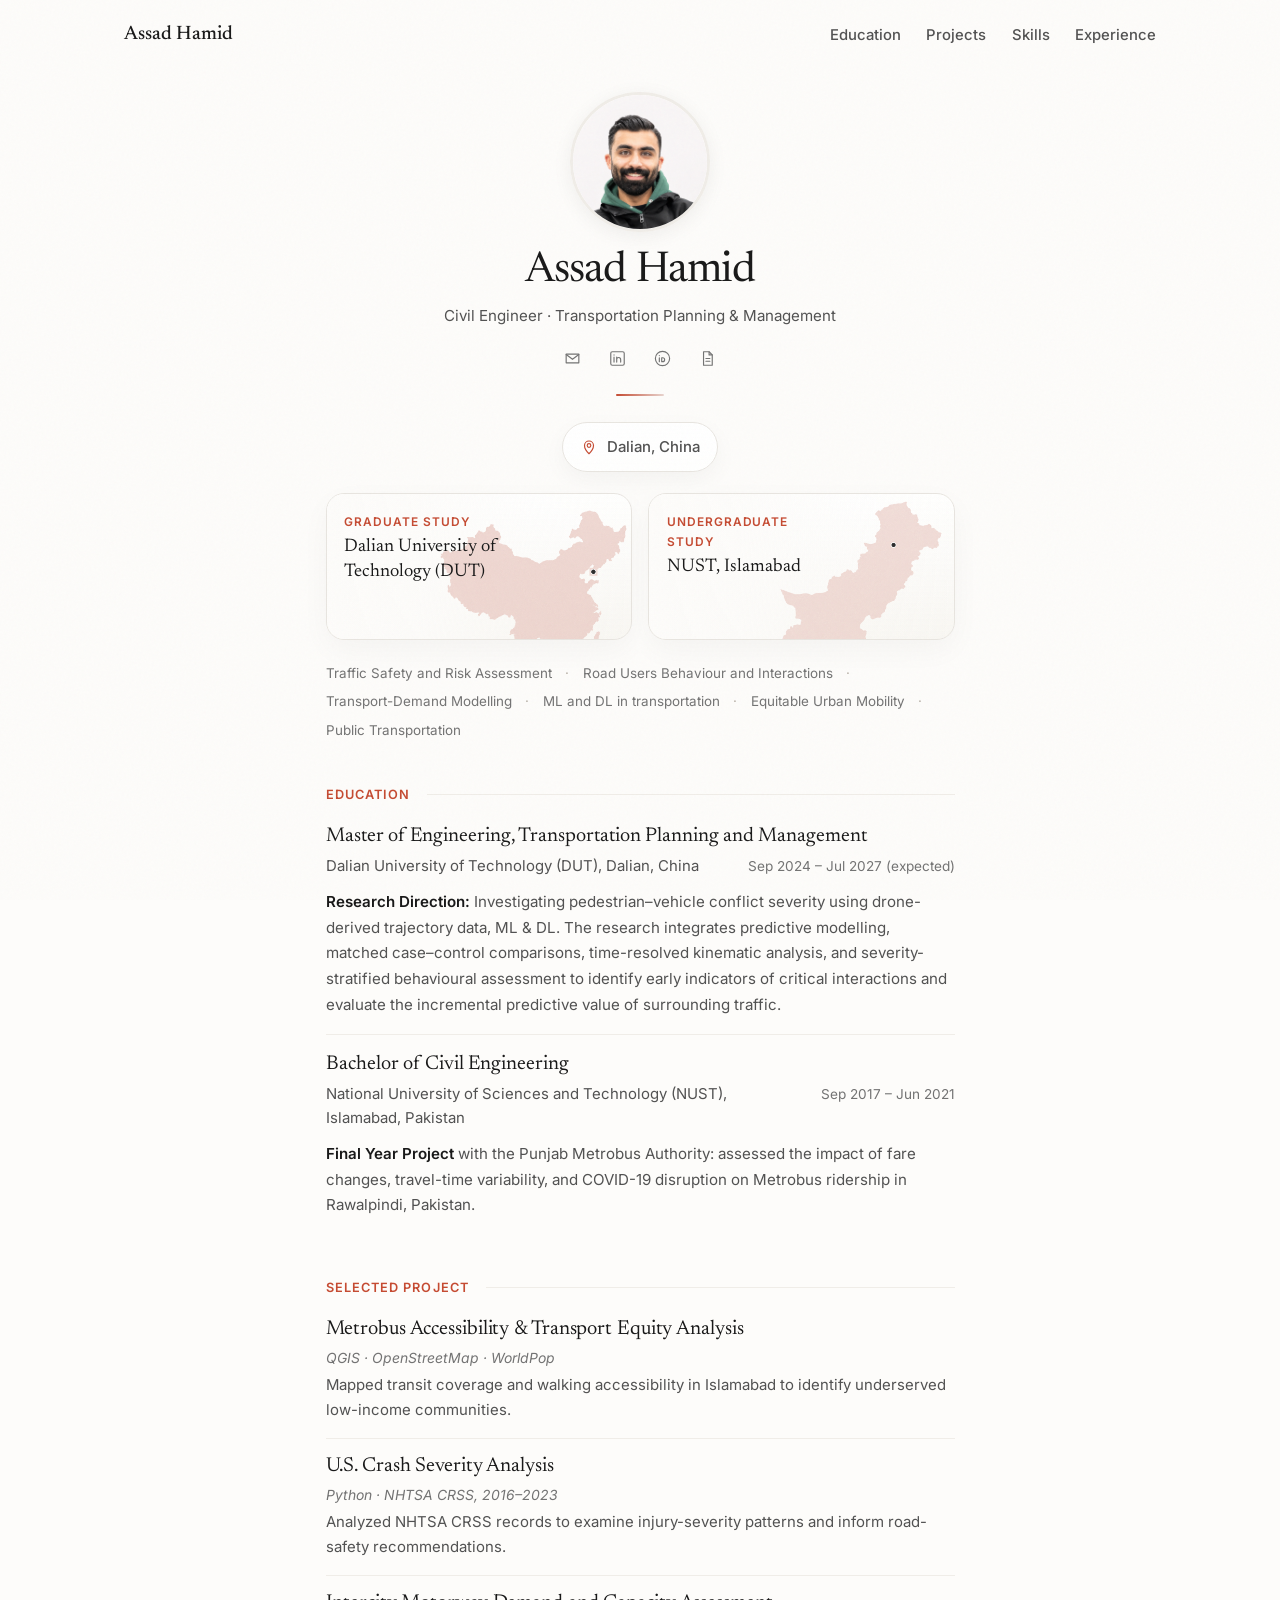
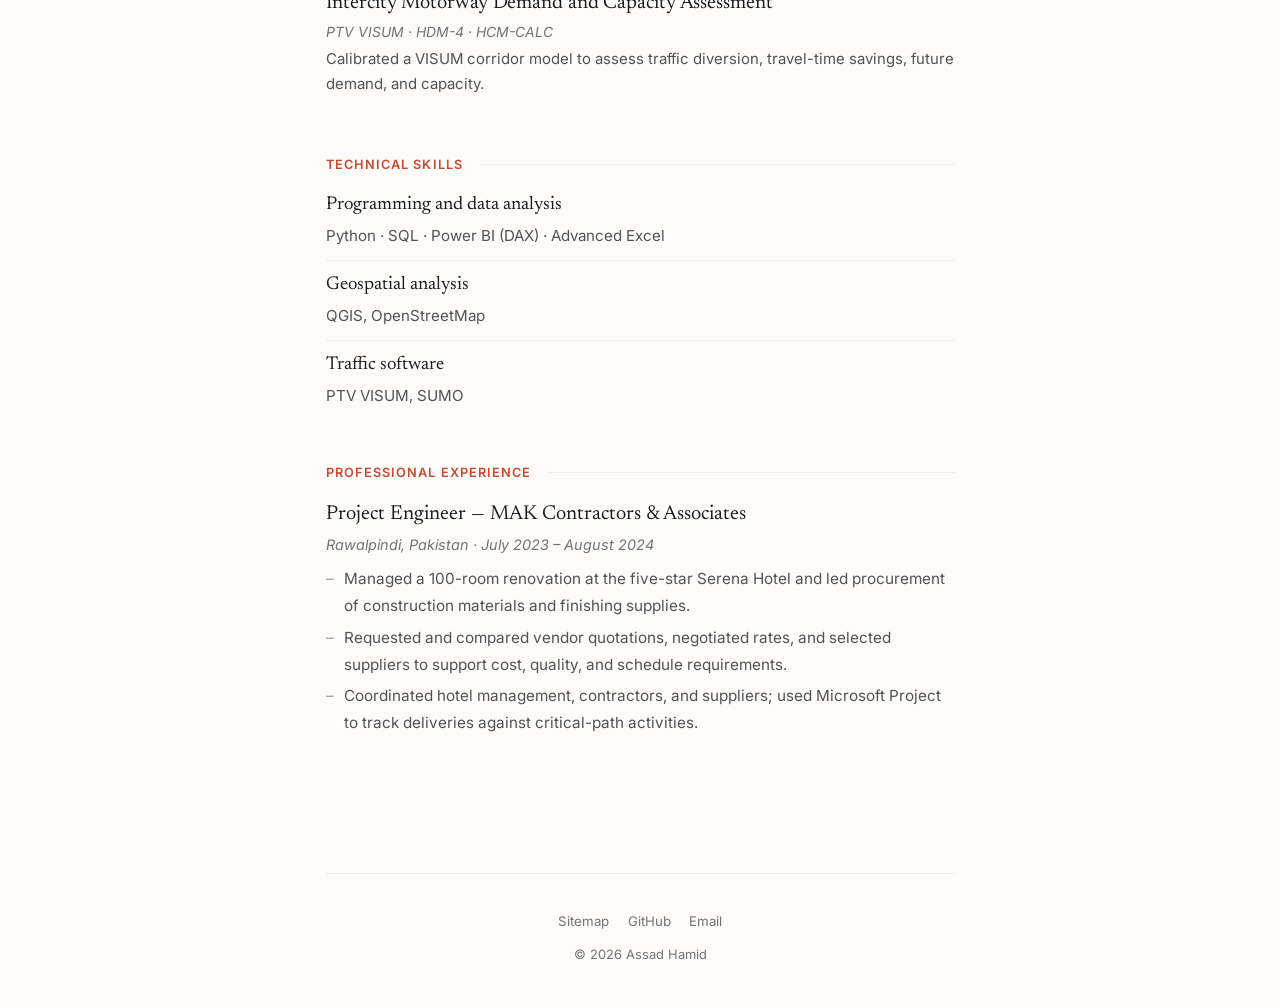
==== commit e42c99c1: "Add files via upload" ====
--- a/index.html
+++ b/index.html
@@ -1,6 +1,6 @@
 <!doctype html>
-<html lang="en"><head><meta charset="utf-8"><meta name="viewport" content="width=device-width,initial-scale=1"><title>Assad Hamid | Transportation Planning &amp; Management</title><meta name="description" content="Assad Hamid — civil engineer and transportation planning researcher at Dalian University of Technology. Pedestrian safety, transport equity, and infrastructure."><meta name="theme-color" content="#fdfcfa"><meta property="og:title" content="Assad Hamid | Transportation Planning &amp; Management"><meta property="og:type" content="website"><link rel="icon" type="image/svg+xml" href="assets/favicon.svg"><link rel="preconnect" href="https://fonts.googleapis.com"><link rel="preconnect" href="https://fonts.gstatic.com" crossorigin><link rel="stylesheet" href="assets/editorial.css?v=9"></head>
-<body><a class="skip-link" href="#content">Skip to content</a><header class="site-header"><div class="site-header__inner"><a class="site-brand" href="./">Assad Hamid</a><nav class="site-nav" aria-label="Main navigation"><a href="#education">Education</a><a href="./portfolio/">Projects</a><a href="#skills">Skills</a><a href="#experience">Experience</a></nav></div></header><main id="content" class="site-main"><section class="profile-section"><img alt="Assad Hamid" class="profile-pic" fetchpriority="high" height="140" src="assets/profile-20261018.png" width="140"/><h1 class="profile-name">Assad Hamid</h1><p class="profile-role">Civil Engineer · Transportation Planning &amp; Management</p><div aria-label="Contact and professional profiles" class="social-links"><a aria-label="Email Assad Hamid" class="social-link" href="mailto:assadhamid98@gmail.com" title="Email"><svg aria-hidden="true" fill="none" height="20" stroke="currentColor" stroke-linecap="round" stroke-linejoin="round" stroke-width="1.45" viewbox="0 0 24 24" width="20" xmlns="http://www.w3.org/2000/svg"><path d="M4 6.5h16v11H4z"></path><path d="m4 7 8 6 8-6"></path></svg></a><a aria-label="LinkedIn" class="social-link" href="https://www.linkedin.com/in/assad-hamid/" rel="noopener noreferrer" target="_blank" title="LinkedIn"><svg aria-hidden="true" fill="none" height="20" stroke="currentColor" stroke-linecap="round" stroke-linejoin="round" stroke-width="1.45" viewbox="0 0 24 24" width="20" xmlns="http://www.w3.org/2000/svg"><rect height="17" rx="2" width="17" x="3.5" y="3.5"></rect><path d="M7.6 10.3v6.2m0-9v.15M11 16.5v-6.2m0 2.5c.2-1.3 1.1-2.1 2.5-2.1 1.7 0 2.5 1 2.5 2.8v3"></path></svg></a><a aria-label="ORCID" class="social-link" href="https://orcid.org/0009-0007-1232-3308" rel="noopener noreferrer" target="_blank" title="ORCID"><svg aria-hidden="true" fill="none" height="20" stroke="currentColor" stroke-linecap="round" stroke-linejoin="round" stroke-width="1.45" viewbox="0 0 24 24" width="20" xmlns="http://www.w3.org/2000/svg"><circle cx="12" cy="12" r="9"></circle><circle cx="8" cy="8.3" fill="currentColor" r=".7" stroke="none"></circle><path d="M8 11v5m3-5v5m0-5h1.2a2.5 2.5 0 0 1 0 5H11"></path></svg></a><a aria-label="Download CV (PDF)" class="social-link" download="" href="assets/Assad_Hamid_CV.pdf" title="Download CV (PDF)"><svg aria-hidden="true" fill="none" height="20" stroke="currentColor" stroke-linecap="round" stroke-linejoin="round" stroke-width="1.45" viewbox="0 0 24 24" width="20" xmlns="http://www.w3.org/2000/svg"><path d="M7 3.5h7l4 4v13H7z"></path><path d="M14 3.5v4h4M10 12h5M10 15.5h5"></path></svg></a></div></section><div aria-hidden="true" class="intro-divider"></div><section aria-label="About" class="bio-section"><div class="location-feature"><a class="location-pill" href="https://www.google.com/maps/search/?api=1&amp;query=Dalian%2C%20China" rel="noopener noreferrer" target="_blank" aria-label="Open Dalian, China in Google Maps"><svg aria-hidden="true" fill="none" height="18" stroke="currentColor" stroke-linecap="round" stroke-linejoin="round" stroke-width="1.55" viewbox="0 0 24 24" width="18" xmlns="http://www.w3.org/2000/svg"><path d="M12 21s6-5.7 6-11a6 6 0 1 0-12 0c0 5.3 6 11 6 11Z"></path><circle cx="12" cy="10" r="2.4"></circle></svg><span>Dalian, China</span></a></div><div class="institution-showcase" aria-label="University highlights"><details class="fact-card fact-card--china"><summary><span class="fact-card__eyebrow">Graduate study</span><span class="fact-card__title">Dalian University of Technology (DUT)</span></summary><div class="fact-card__panel"><ul class="fact-card__stats"><li><span>China ranking</span><strong>#28 in China</strong><small>Best Chinese Universities Ranking 2026</small></li><li><span>Civil engineering</span><strong>#12 in China</strong><small>EduRank 2026</small></li><li><span>Transportation engineering</span><strong>#19 in China</strong><small>#25 in Asia · EduRank 2026</small></li></ul><div class="fact-card__links"><a href="https://www.google.com/maps/search/?api=1&amp;query=Dalian%20University%20of%20Technology" rel="noopener noreferrer" target="_blank">Open map</a><a href="https://www.dlut.edu.cn" rel="noopener noreferrer" target="_blank">Official site</a><a href="https://www.shanghairanking.com/universities/dalian-university-of-technology" rel="noopener noreferrer" target="_blank">ShanghaiRanking</a><a href="https://edurank.org/uni/dalian-university-of-technology/rankings/" rel="noopener noreferrer" target="_blank">EduRank</a></div></div></details><details class="fact-card fact-card--pakistan"><summary><span class="fact-card__eyebrow">Undergraduate study</span><span class="fact-card__title">NUST, Islamabad</span></summary><div class="fact-card__panel"><ul class="fact-card__stats"><li><span>Asia ranking</span><strong>#68 in Asia</strong><small>QS Asia Rankings 2026</small></li><li><span>Pakistan ranking</span><strong>#1 in Pakistan</strong><small>QS Asia 2026 / QS Subject 2026</small></li><li><span>Civil engineering</span><strong>Top 200 globally</strong><small>Civil &amp; Structural Engineering, QS Subject 2026</small></li></ul><div class="fact-card__links"><a href="https://www.google.com/maps/search/?api=1&amp;query=National%20University%20of%20Sciences%20and%20Technology%20Islamabad" rel="noopener noreferrer" target="_blank">Open map</a><a href="https://nust.edu.pk" rel="noopener noreferrer" target="_blank">Official site</a><a href="https://qa.nust.edu.pk/ranking/qs-asian-university-ranking/" rel="noopener noreferrer" target="_blank">Ranking source</a></div></div></details></div><ul aria-label="Research interests" class="interest-list"><li>Traffic Safety and Risk Assessment</li><li>Road Users Behaviour and Interactions</li><li>Transport-Demand Modelling</li><li>Machine Learning and Data-Driven Transportation Modelling</li><li>Equitable Urban Mobility</li><li>Public Transportation</li></ul></section><section class="content-section" id="education"><div class="section-header"><h2 class="section-title">EDUCATION</h2><span aria-hidden="true" class="section-line"></span></div><ul class="education-list">
+<html lang="en"><head><meta charset="utf-8"><meta name="viewport" content="width=device-width,initial-scale=1"><title>Assad Hamid | Transportation Planning &amp; Management</title><meta name="description" content="Assad Hamid — civil engineer and transportation planning researcher at Dalian University of Technology. Pedestrian safety, transport equity, and infrastructure."><meta name="theme-color" content="#fdfcfa"><meta property="og:title" content="Assad Hamid | Transportation Planning &amp; Management"><meta property="og:type" content="website"><link rel="icon" type="image/svg+xml" href="assets/favicon.svg"><link rel="preconnect" href="https://fonts.googleapis.com"><link rel="preconnect" href="https://fonts.gstatic.com" crossorigin><link rel="stylesheet" href="assets/editorial.css?v=14"></head>
+<body><a class="skip-link" href="#content">Skip to content</a><header class="site-header"><div class="site-header__inner"><a class="site-brand" href="./">Assad Hamid</a><nav class="site-nav" aria-label="Main navigation"><a href="#education">Education</a><a href="./portfolio/">Projects</a><a href="#skills">Skills</a><a href="#experience">Experience</a></nav></div></header><main id="content" class="site-main"><section class="profile-section"><img alt="Assad Hamid" class="profile-pic" fetchpriority="high" height="140" src="assets/profile-20261018.png" width="140"/><h1 class="profile-name">Assad Hamid</h1><p class="profile-role">Civil Engineer · Transportation Planning &amp; Management</p><div aria-label="Contact and professional profiles" class="social-links"><a aria-label="Email Assad Hamid" class="social-link" href="mailto:assadhamid98@gmail.com" title="Email"><svg aria-hidden="true" fill="none" height="20" stroke="currentColor" stroke-linecap="round" stroke-linejoin="round" stroke-width="1.45" viewbox="0 0 24 24" width="20" xmlns="http://www.w3.org/2000/svg"><path d="M4 6.5h16v11H4z"></path><path d="m4 7 8 6 8-6"></path></svg></a><a aria-label="LinkedIn" class="social-link" href="https://www.linkedin.com/in/assad-hamid/" rel="noopener noreferrer" target="_blank" title="LinkedIn"><svg aria-hidden="true" fill="none" height="20" stroke="currentColor" stroke-linecap="round" stroke-linejoin="round" stroke-width="1.45" viewbox="0 0 24 24" width="20" xmlns="http://www.w3.org/2000/svg"><rect height="17" rx="2" width="17" x="3.5" y="3.5"></rect><path d="M7.6 10.3v6.2m0-9v.15M11 16.5v-6.2m0 2.5c.2-1.3 1.1-2.1 2.5-2.1 1.7 0 2.5 1 2.5 2.8v3"></path></svg></a><a aria-label="ORCID" class="social-link" href="https://orcid.org/0009-0007-1232-3308" rel="noopener noreferrer" target="_blank" title="ORCID"><svg aria-hidden="true" fill="none" height="20" stroke="currentColor" stroke-linecap="round" stroke-linejoin="round" stroke-width="1.45" viewbox="0 0 24 24" width="20" xmlns="http://www.w3.org/2000/svg"><circle cx="12" cy="12" r="9"></circle><circle cx="8" cy="8.3" fill="currentColor" r=".7" stroke="none"></circle><path d="M8 11v5m3-5v5m0-5h1.2a2.5 2.5 0 0 1 0 5H11"></path></svg></a><a aria-label="Download CV (PDF)" class="social-link" download="" href="assets/Assad_Hamid_CV.pdf" title="Download CV (PDF)"><svg aria-hidden="true" fill="none" height="20" stroke="currentColor" stroke-linecap="round" stroke-linejoin="round" stroke-width="1.45" viewbox="0 0 24 24" width="20" xmlns="http://www.w3.org/2000/svg"><path d="M7 3.5h7l4 4v13H7z"></path><path d="M14 3.5v4h4M10 12h5M10 15.5h5"></path></svg></a></div></section><div aria-hidden="true" class="intro-divider"></div><section aria-label="About" class="bio-section"><div class="location-feature"><a class="location-pill" href="https://www.google.com/maps/search/?api=1&amp;query=Dalian%2C%20China" rel="noopener noreferrer" target="_blank" aria-label="Open Dalian, China in Google Maps"><svg aria-hidden="true" fill="none" height="18" stroke="currentColor" stroke-linecap="round" stroke-linejoin="round" stroke-width="1.55" viewbox="0 0 24 24" width="18" xmlns="http://www.w3.org/2000/svg"><path d="M12 21s6-5.7 6-11a6 6 0 1 0-12 0c0 5.3 6 11 6 11Z"></path><circle cx="12" cy="10" r="2.4"></circle></svg><span>Dalian, China</span></a></div><div class="institution-showcase" aria-label="University highlights"><details class="fact-card fact-card--china"><summary><span class="fact-card__eyebrow">Graduate study</span><span class="fact-card__title">Dalian University of Technology (DUT)</span></summary><div class="fact-card__panel"><ul class="fact-card__stats"><li><span>China ranking</span><strong>#28 in China</strong><small><a href="https://www.shanghairanking.com/universities/dalian-university-of-technology" target="_blank" rel="noopener noreferrer" title="ShanghaiRanking: DUT">ShanghaiRanking</a> · BCUR 2026</small></li><li><span>Asia ranking</span><strong>#53 in Asia</strong><small><a href="https://cwur.org/2026/dalian-university-of-technology.php" target="_blank" rel="noopener noreferrer" title="CWUR 2026: DUT">CWUR</a> · Regional Ranking 2026</small></li><li><span>World ranking</span><strong>#151–200 worldwide</strong><small><a href="https://www.shanghairanking.com/universities/dalian-university-of-technology" target="_blank" rel="noopener noreferrer" title="ShanghaiRanking ARWU: DUT">ShanghaiRanking</a> · ARWU 2026</small></li></ul><div class="fact-card__links"><a href="https://www.google.com/maps/search/?api=1&amp;query=Dalian%20University%20of%20Technology" rel="noopener noreferrer" target="_blank">Open map</a><a href="https://www.dlut.edu.cn" rel="noopener noreferrer" target="_blank">Official site</a></div></div></details><details class="fact-card fact-card--pakistan"><summary><span class="fact-card__eyebrow">Undergraduate study</span><span class="fact-card__title">NUST, Islamabad</span></summary><div class="fact-card__panel"><ul class="fact-card__stats"><li><span>Asia ranking</span><strong>#68 in Asia</strong><small><a href="https://qa.nust.edu.pk/ranking/qs-asian-university-ranking/" target="_blank" rel="noopener noreferrer" title="NUST QS Asia Rankings 2026">QS</a> Asia Rankings 2026</small></li><li><span>Pakistan ranking</span><strong>#1 in Pakistan</strong><small><a href="https://qa.nust.edu.pk/ranking/qs-asian-university-ranking/" target="_blank" rel="noopener noreferrer" title="NUST QS Asia 2026">QS</a> Asia 2026 / <a href="https://qa.nust.edu.pk/in-the-spotlight/in-extension-to-nusts-tenacious-undertakings/" target="_blank" rel="noopener noreferrer" title="NUST QS Subject Rankings 2026">QS</a> Subject 2026</small></li><li><span>Civil engineering</span><strong>Top 200 globally</strong><small><a href="https://qa.nust.edu.pk/in-the-spotlight/in-extension-to-nusts-tenacious-undertakings/" target="_blank" rel="noopener noreferrer" title="NUST QS Subject Rankings 2026">QS</a> Subject 2026</small></li></ul><div class="fact-card__links"><a href="https://www.google.com/maps/search/?api=1&amp;query=National%20University%20of%20Sciences%20and%20Technology%20Islamabad" rel="noopener noreferrer" target="_blank">Open map</a><a href="https://nust.edu.pk" rel="noopener noreferrer" target="_blank">Official site</a></div></div></details></div><ul aria-label="Research interests" class="interest-list"><li>Traffic Safety and Risk Assessment</li><li>Road Users Behaviour and Interactions</li><li>Transport-Demand Modelling</li><li>ML and DL in transportation</li><li>Equitable Urban Mobility</li><li>Public Transportation</li></ul></section><section class="content-section" id="education"><div class="section-header"><h2 class="section-title">EDUCATION</h2><span aria-hidden="true" class="section-line"></span></div><ul class="education-list">
 <li><strong>Master of Engineering, Transportation Planning and Management</strong><div class="education-row"><span><a class="education-link" href="https://www.dlut.edu.cn/" rel="noopener noreferrer" target="_blank" title="Visit the official Dalian University of Technology website">Dalian University of Technology (DUT)</a>, Dalian, China</span><span class="meta education-date">Sep 2024 – Jul 2027 (expected)</span></div><p><strong>Research Direction:</strong> Investigating pedestrian–vehicle conflict severity using drone-derived trajectory data, ML &amp; DL. The research integrates predictive modelling, matched case–control comparisons, time-resolved kinematic analysis, and severity-stratified behavioural assessment to identify early indicators of critical interactions and evaluate the incremental predictive value of surrounding traffic.</p></li>
 <li><strong>Bachelor of Civil Engineering</strong><div class="education-row"><span><a class="education-link" href="https://nust.edu.pk/" rel="noopener noreferrer" target="_blank" title="Visit the official National University of Sciences and Technology website">National University of Sciences and Technology (NUST)</a>, Islamabad, Pakistan</span><span class="meta education-date">Sep 2017 – Jun 2021</span></div><p><strong>Final Year Project</strong> with the Punjab Metrobus Authority: assessed the impact of fare changes, travel-time variability, and COVID-19 disruption on Metrobus ridership in Rawalpindi, Pakistan.</p></li>
 </ul></section><section class="content-section" id="projects"><div class="section-header"><h2 class="section-title">SELECTED PROJECT</h2><span aria-hidden="true" class="section-line"></span></div><section class="project-entry project-compact">
--- a/assets/editorial.css
+++ b/assets/editorial.css
@@ -44,7 +44,7 @@
 .bio-meta{font-size:.87rem;color:var(--muted);margin:.5rem 0 0}
 
 .location-feature{display:flex;justify-content:center;margin:0 0 1.25rem}.location-pill{display:inline-flex;align-items:center;gap:.52rem;padding:.68rem 1rem;border:1px solid var(--line);border-radius:999px;background:linear-gradient(180deg,#fff,rgba(255,255,255,.76));box-shadow:0 8px 24px rgba(26,18,12,.04);text-decoration:none;color:var(--secondary);font-size:.88rem;font-weight:500;transition:transform .16s ease,color .16s ease,border-color .16s ease,box-shadow .16s ease}.location-pill:hover{color:var(--accent);border-color:#e8d5cf;box-shadow:0 12px 28px rgba(26,18,12,.08);transform:translateY(-1px)}.location-pill svg{color:var(--accent)}
-.institution-showcase{display:grid;grid-template-columns:repeat(2,minmax(0,1fr));align-items:start;gap:.95rem;margin:0 0 1.25rem}.fact-card{align-self:start;border:1px solid var(--line);border-radius:18px;background:linear-gradient(180deg,rgba(255,255,255,.8),rgba(248,246,241,.9));box-shadow:0 10px 30px rgba(24,20,16,.035);overflow:hidden;transition:border-color .18s ease,box-shadow .18s ease,transform .18s ease}.fact-card:hover,.fact-card[open]{border-color:#ead8d0;box-shadow:0 16px 32px rgba(24,20,16,.08);transform:translateY(-1px)}.fact-card summary{position:relative;display:flex;flex-direction:column;justify-content:flex-start;gap:.15rem;list-style:none;padding:1.05rem 1.05rem 1.15rem;cursor:pointer;isolation:isolate;overflow:hidden;min-height:145px}.fact-card summary::-webkit-details-marker{display:none}.fact-card summary>span{position:relative;z-index:2;max-width:58%}.fact-card__eyebrow{font-size:.7rem;letter-spacing:.08em;text-transform:uppercase;color:var(--accent);font-weight:600}.fact-card__title{font-family:var(--serif);font-size:1.08rem;line-height:1.35;color:var(--ink)}.fact-card__hint{font-size:.77rem;color:var(--muted)}.fact-card__panel{padding:0 1.05rem 1.05rem}.fact-card__stats{list-style:none;padding:0;margin:.1rem 0 .95rem;display:grid;gap:.75rem}.fact-card__stats li{padding:.82rem .88rem;border-radius:14px;background:rgba(255,255,255,.72);border:1px solid var(--line-soft)}.fact-card__stats span{display:block;font-size:.72rem;letter-spacing:.06em;text-transform:uppercase;color:var(--muted);font-weight:600;margin:0 0 .18rem}.fact-card__stats strong{display:block;font-family:var(--serif);font-weight:500;font-size:1.08rem;line-height:1.25;color:var(--ink)}.fact-card__stats small{display:block;margin-top:.18rem;font-size:.73rem;color:var(--secondary);line-height:1.55}.fact-card__links{display:flex;flex-wrap:wrap;gap:.5rem}.fact-card__links a{display:inline-flex;align-items:center;justify-content:center;padding:.5rem .74rem;border-radius:999px;background:#fff;border:1px solid var(--line);font-size:.77rem;font-weight:500;color:var(--secondary);text-decoration:none;transition:color .16s ease,border-color .16s ease,transform .16s ease}.fact-card__links a:hover{color:var(--accent);border-color:#e7d2ca;transform:translateY(-1px)}.fact-card--china summary::after,.fact-card--pakistan summary::after{content:'';position:absolute;z-index:1;pointer-events:none;background-repeat:no-repeat;background-position:center;background-size:contain;opacity:.9}.fact-card--china summary::before,.fact-card--pakistan summary::before{content:'';position:absolute;inset:0;pointer-events:none;background:linear-gradient(90deg,rgba(253,252,250,.98) 0%,rgba(253,252,250,.90) 30%,rgba(253,252,250,.22) 67%,rgba(253,252,250,0) 100%);z-index:1}.fact-card--china summary::after{inset:-3% -4% -24% 32%;background-image:url("china-dalian-v9.png");background-size:88% auto}.fact-card--pakistan summary::after{inset:-4% -4% -24% 35%;background-image:url("pakistan-islamabad-v9.png");background-size:80% auto}
+.institution-showcase{display:grid;grid-template-columns:repeat(2,minmax(0,1fr));align-items:start;gap:.95rem;margin:0 0 1.25rem}.fact-card{align-self:start;border:1px solid var(--line);border-radius:18px;background:linear-gradient(180deg,rgba(255,255,255,.8),rgba(248,246,241,.9));box-shadow:0 10px 30px rgba(24,20,16,.035);overflow:hidden;transition:border-color .18s ease,box-shadow .18s ease,transform .18s ease}.fact-card:hover,.fact-card[open]{border-color:#ead8d0;box-shadow:0 16px 32px rgba(24,20,16,.08);transform:translateY(-1px)}.fact-card summary{position:relative;display:flex;flex-direction:column;justify-content:flex-start;gap:.15rem;list-style:none;padding:1.05rem 1.05rem 1.15rem;cursor:pointer;isolation:isolate;overflow:hidden;min-height:145px}.fact-card summary::-webkit-details-marker{display:none}.fact-card summary>span{position:relative;z-index:2;max-width:58%}.fact-card__eyebrow{font-size:.7rem;letter-spacing:.08em;text-transform:uppercase;color:var(--accent);font-weight:600}.fact-card__title{font-family:var(--serif);font-size:1.08rem;line-height:1.35;color:var(--ink)}.fact-card__hint{font-size:.77rem;color:var(--muted)}.fact-card__panel{padding:0 1.05rem 1.05rem}.fact-card__stats{list-style:none;padding:0;margin:.1rem 0 .95rem;display:grid;gap:.75rem}.fact-card__stats li{padding:.82rem .88rem;border-radius:14px;background:rgba(255,255,255,.72);border:1px solid var(--line-soft)}.fact-card__stats span{display:block;font-size:.72rem;letter-spacing:.06em;text-transform:uppercase;color:var(--muted);font-weight:600;margin:0 0 .18rem}.fact-card__stats strong{display:block;font-family:var(--serif);font-weight:500;font-size:1.08rem;line-height:1.25;color:var(--ink)}.fact-card__stats small{display:block;margin-top:.18rem;font-size:.73rem;color:var(--secondary);line-height:1.55}.fact-card__stats small a{color:inherit;text-decoration:underline;text-decoration-color:#d2c5be;text-decoration-thickness:1px;text-underline-offset:3px;transition:color .18s ease,text-decoration-color .18s ease}.fact-card__stats small a:hover,.fact-card__stats small a:focus-visible{color:var(--accent);text-decoration-color:var(--accent)}.fact-card__links{display:flex;flex-wrap:wrap;gap:.5rem}.fact-card__links a{display:inline-flex;align-items:center;justify-content:center;padding:.5rem .74rem;border-radius:999px;background:#fff;border:1px solid var(--line);font-size:.77rem;font-weight:500;color:var(--secondary);text-decoration:none;transition:color .16s ease,border-color .16s ease,transform .16s ease}.fact-card__links a:hover{color:var(--accent);border-color:#e7d2ca;transform:translateY(-1px)}.fact-card--china summary::after,.fact-card--pakistan summary::after{content:'';position:absolute;z-index:1;pointer-events:none;background-repeat:no-repeat;background-position:center;background-size:contain;opacity:.9}.fact-card--china summary::before,.fact-card--pakistan summary::before{content:'';position:absolute;inset:0;pointer-events:none;background:linear-gradient(90deg,rgba(253,252,250,.98) 0%,rgba(253,252,250,.90) 30%,rgba(253,252,250,.22) 67%,rgba(253,252,250,0) 100%);z-index:1}.fact-card--china summary::after{inset:-3% -4% -24% 32%;background-image:url("china-dalian-v9.png");background-size:88% auto}.fact-card--pakistan summary::after{inset:-4% -4% -24% 35%;background-image:url("pakistan-islamabad-v9.png");background-size:80% auto}
 .education-link{color:inherit;text-decoration:none;border-bottom:1px solid transparent;transition:border-color .15s ease,color .15s ease}.education-link:hover{color:var(--accent);border-color:#dfc7bf}
 .interest-list{display:flex;flex-wrap:wrap;gap:.35rem .8rem;list-style:none;padding:0;margin:1.25rem 0 0;color:var(--muted);font-size:.79rem;line-height:1.7}
 .interest-list li{margin:0;padding:0}.interest-list li:not(:last-child)::after{content:'·';padding-left:.8rem;color:#b6aea6}
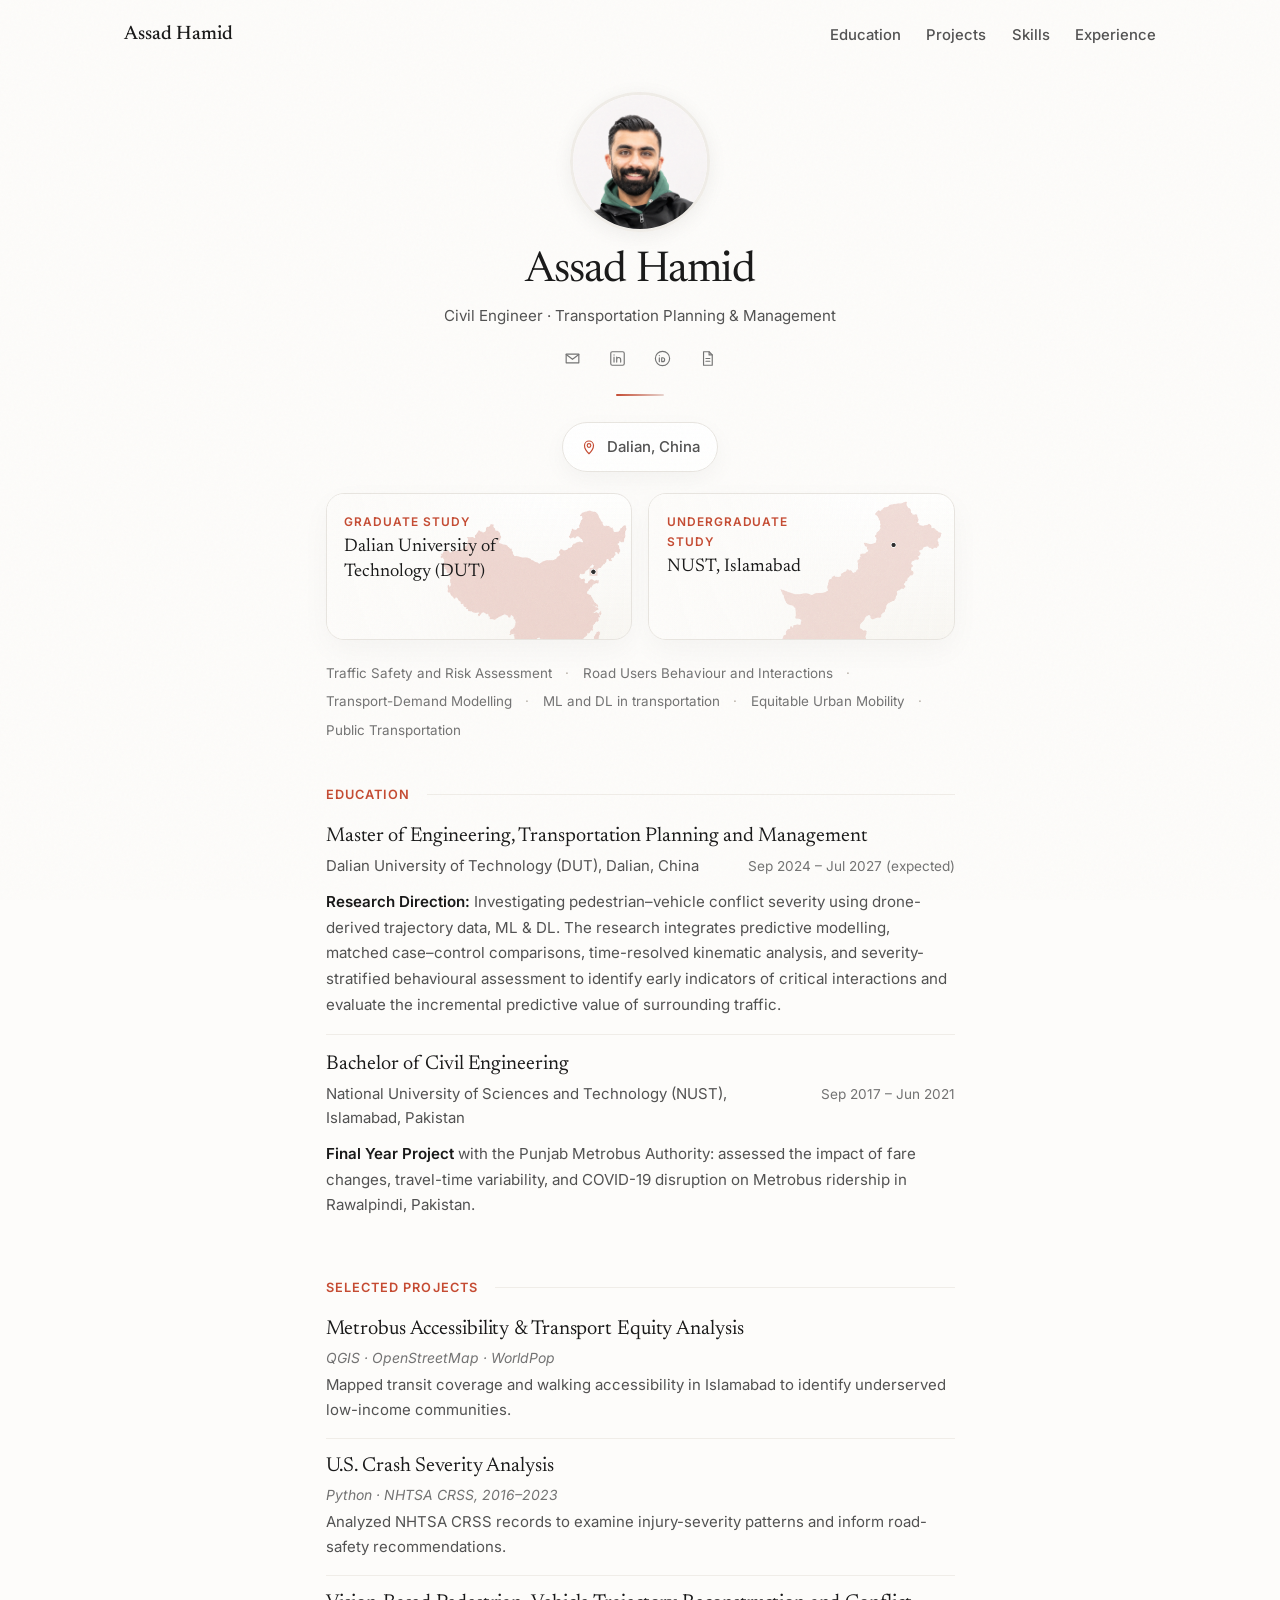
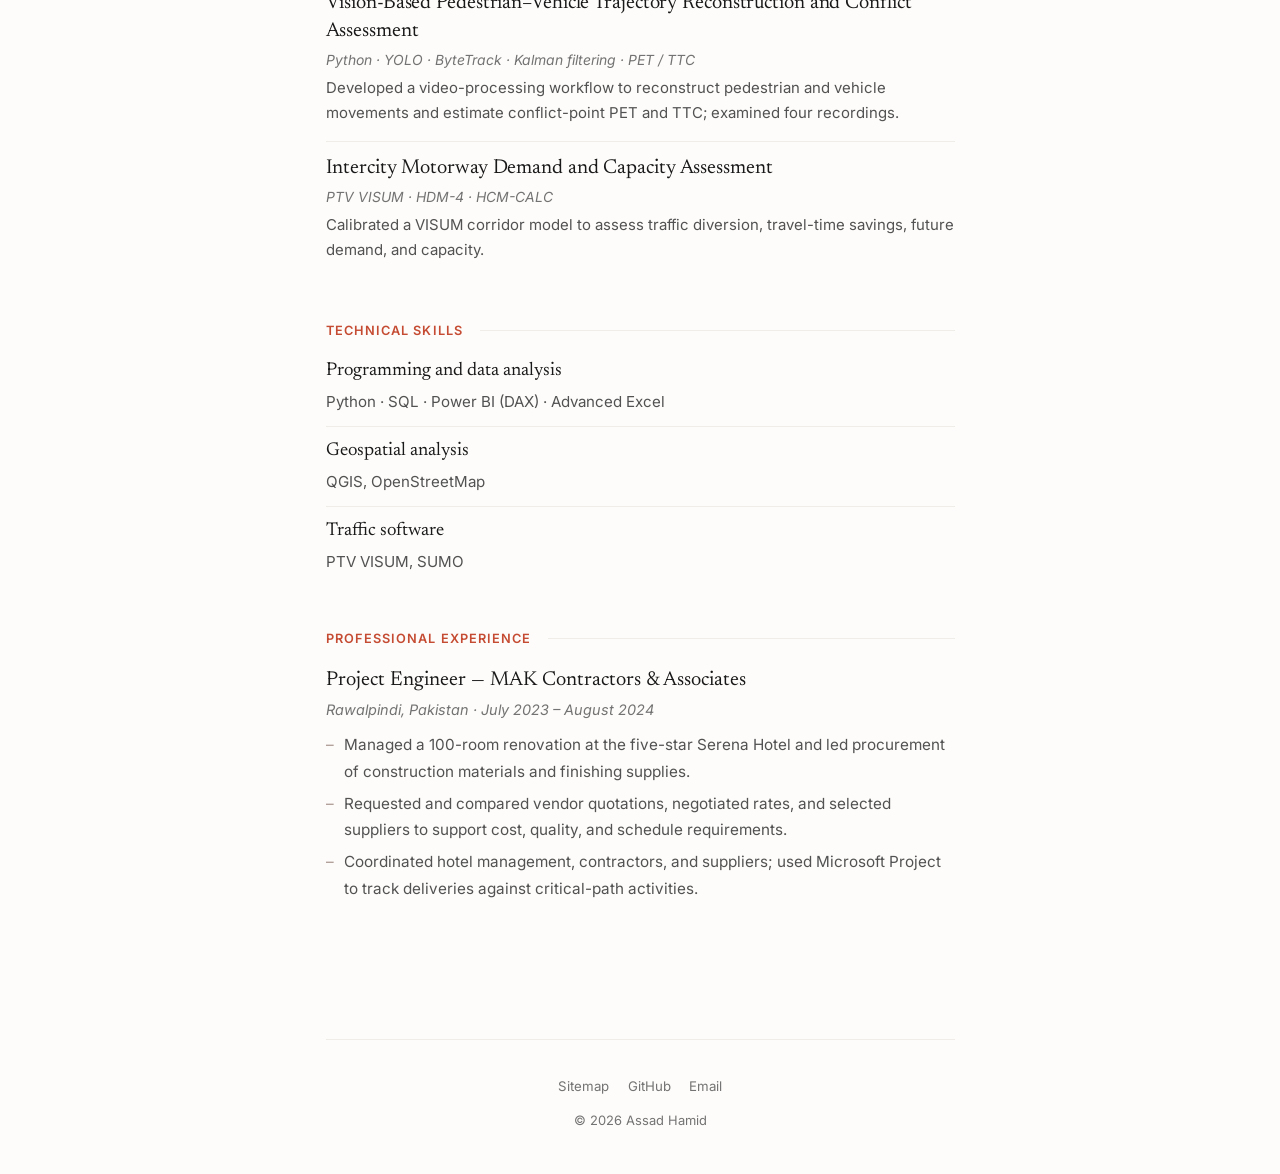
==== commit 99263a32: "Add files via upload" ====
--- a/index.html
+++ b/index.html
@@ -3,7 +3,7 @@
 <body><a class="skip-link" href="#content">Skip to content</a><header class="site-header"><div class="site-header__inner"><a class="site-brand" href="./">Assad Hamid</a><nav class="site-nav" aria-label="Main navigation"><a href="#education">Education</a><a href="./portfolio/">Projects</a><a href="#skills">Skills</a><a href="#experience">Experience</a></nav></div></header><main id="content" class="site-main"><section class="profile-section"><img alt="Assad Hamid" class="profile-pic" fetchpriority="high" height="140" src="assets/profile-20261018.png" width="140"/><h1 class="profile-name">Assad Hamid</h1><p class="profile-role">Civil Engineer · Transportation Planning &amp; Management</p><div aria-label="Contact and professional profiles" class="social-links"><a aria-label="Email Assad Hamid" class="social-link" href="mailto:assadhamid98@gmail.com" title="Email"><svg aria-hidden="true" fill="none" height="20" stroke="currentColor" stroke-linecap="round" stroke-linejoin="round" stroke-width="1.45" viewbox="0 0 24 24" width="20" xmlns="http://www.w3.org/2000/svg"><path d="M4 6.5h16v11H4z"></path><path d="m4 7 8 6 8-6"></path></svg></a><a aria-label="LinkedIn" class="social-link" href="https://www.linkedin.com/in/assad-hamid/" rel="noopener noreferrer" target="_blank" title="LinkedIn"><svg aria-hidden="true" fill="none" height="20" stroke="currentColor" stroke-linecap="round" stroke-linejoin="round" stroke-width="1.45" viewbox="0 0 24 24" width="20" xmlns="http://www.w3.org/2000/svg"><rect height="17" rx="2" width="17" x="3.5" y="3.5"></rect><path d="M7.6 10.3v6.2m0-9v.15M11 16.5v-6.2m0 2.5c.2-1.3 1.1-2.1 2.5-2.1 1.7 0 2.5 1 2.5 2.8v3"></path></svg></a><a aria-label="ORCID" class="social-link" href="https://orcid.org/0009-0007-1232-3308" rel="noopener noreferrer" target="_blank" title="ORCID"><svg aria-hidden="true" fill="none" height="20" stroke="currentColor" stroke-linecap="round" stroke-linejoin="round" stroke-width="1.45" viewbox="0 0 24 24" width="20" xmlns="http://www.w3.org/2000/svg"><circle cx="12" cy="12" r="9"></circle><circle cx="8" cy="8.3" fill="currentColor" r=".7" stroke="none"></circle><path d="M8 11v5m3-5v5m0-5h1.2a2.5 2.5 0 0 1 0 5H11"></path></svg></a><a aria-label="Download CV (PDF)" class="social-link" download="" href="assets/Assad_Hamid_CV.pdf" title="Download CV (PDF)"><svg aria-hidden="true" fill="none" height="20" stroke="currentColor" stroke-linecap="round" stroke-linejoin="round" stroke-width="1.45" viewbox="0 0 24 24" width="20" xmlns="http://www.w3.org/2000/svg"><path d="M7 3.5h7l4 4v13H7z"></path><path d="M14 3.5v4h4M10 12h5M10 15.5h5"></path></svg></a></div></section><div aria-hidden="true" class="intro-divider"></div><section aria-label="About" class="bio-section"><div class="location-feature"><a class="location-pill" href="https://www.google.com/maps/search/?api=1&amp;query=Dalian%2C%20China" rel="noopener noreferrer" target="_blank" aria-label="Open Dalian, China in Google Maps"><svg aria-hidden="true" fill="none" height="18" stroke="currentColor" stroke-linecap="round" stroke-linejoin="round" stroke-width="1.55" viewbox="0 0 24 24" width="18" xmlns="http://www.w3.org/2000/svg"><path d="M12 21s6-5.7 6-11a6 6 0 1 0-12 0c0 5.3 6 11 6 11Z"></path><circle cx="12" cy="10" r="2.4"></circle></svg><span>Dalian, China</span></a></div><div class="institution-showcase" aria-label="University highlights"><details class="fact-card fact-card--china"><summary><span class="fact-card__eyebrow">Graduate study</span><span class="fact-card__title">Dalian University of Technology (DUT)</span></summary><div class="fact-card__panel"><ul class="fact-card__stats"><li><span>China ranking</span><strong>#28 in China</strong><small><a href="https://www.shanghairanking.com/universities/dalian-university-of-technology" target="_blank" rel="noopener noreferrer" title="ShanghaiRanking: DUT">ShanghaiRanking</a> · BCUR 2026</small></li><li><span>Asia ranking</span><strong>#53 in Asia</strong><small><a href="https://cwur.org/2026/dalian-university-of-technology.php" target="_blank" rel="noopener noreferrer" title="CWUR 2026: DUT">CWUR</a> · Regional Ranking 2026</small></li><li><span>World ranking</span><strong>#151–200 worldwide</strong><small><a href="https://www.shanghairanking.com/universities/dalian-university-of-technology" target="_blank" rel="noopener noreferrer" title="ShanghaiRanking ARWU: DUT">ShanghaiRanking</a> · ARWU 2026</small></li></ul><div class="fact-card__links"><a href="https://www.google.com/maps/search/?api=1&amp;query=Dalian%20University%20of%20Technology" rel="noopener noreferrer" target="_blank">Open map</a><a href="https://www.dlut.edu.cn" rel="noopener noreferrer" target="_blank">Official site</a></div></div></details><details class="fact-card fact-card--pakistan"><summary><span class="fact-card__eyebrow">Undergraduate study</span><span class="fact-card__title">NUST, Islamabad</span></summary><div class="fact-card__panel"><ul class="fact-card__stats"><li><span>Asia ranking</span><strong>#68 in Asia</strong><small><a href="https://qa.nust.edu.pk/ranking/qs-asian-university-ranking/" target="_blank" rel="noopener noreferrer" title="NUST QS Asia Rankings 2026">QS</a> Asia Rankings 2026</small></li><li><span>Pakistan ranking</span><strong>#1 in Pakistan</strong><small><a href="https://qa.nust.edu.pk/ranking/qs-asian-university-ranking/" target="_blank" rel="noopener noreferrer" title="NUST QS Asia 2026">QS</a> Asia 2026 / <a href="https://qa.nust.edu.pk/in-the-spotlight/in-extension-to-nusts-tenacious-undertakings/" target="_blank" rel="noopener noreferrer" title="NUST QS Subject Rankings 2026">QS</a> Subject 2026</small></li><li><span>Civil engineering</span><strong>Top 200 globally</strong><small><a href="https://qa.nust.edu.pk/in-the-spotlight/in-extension-to-nusts-tenacious-undertakings/" target="_blank" rel="noopener noreferrer" title="NUST QS Subject Rankings 2026">QS</a> Subject 2026</small></li></ul><div class="fact-card__links"><a href="https://www.google.com/maps/search/?api=1&amp;query=National%20University%20of%20Sciences%20and%20Technology%20Islamabad" rel="noopener noreferrer" target="_blank">Open map</a><a href="https://nust.edu.pk" rel="noopener noreferrer" target="_blank">Official site</a></div></div></details></div><ul aria-label="Research interests" class="interest-list"><li>Traffic Safety and Risk Assessment</li><li>Road Users Behaviour and Interactions</li><li>Transport-Demand Modelling</li><li>ML and DL in transportation</li><li>Equitable Urban Mobility</li><li>Public Transportation</li></ul></section><section class="content-section" id="education"><div class="section-header"><h2 class="section-title">EDUCATION</h2><span aria-hidden="true" class="section-line"></span></div><ul class="education-list">
 <li><strong>Master of Engineering, Transportation Planning and Management</strong><div class="education-row"><span><a class="education-link" href="https://www.dlut.edu.cn/" rel="noopener noreferrer" target="_blank" title="Visit the official Dalian University of Technology website">Dalian University of Technology (DUT)</a>, Dalian, China</span><span class="meta education-date">Sep 2024 – Jul 2027 (expected)</span></div><p><strong>Research Direction:</strong> Investigating pedestrian–vehicle conflict severity using drone-derived trajectory data, ML &amp; DL. The research integrates predictive modelling, matched case–control comparisons, time-resolved kinematic analysis, and severity-stratified behavioural assessment to identify early indicators of critical interactions and evaluate the incremental predictive value of surrounding traffic.</p></li>
 <li><strong>Bachelor of Civil Engineering</strong><div class="education-row"><span><a class="education-link" href="https://nust.edu.pk/" rel="noopener noreferrer" target="_blank" title="Visit the official National University of Sciences and Technology website">National University of Sciences and Technology (NUST)</a>, Islamabad, Pakistan</span><span class="meta education-date">Sep 2017 – Jun 2021</span></div><p><strong>Final Year Project</strong> with the Punjab Metrobus Authority: assessed the impact of fare changes, travel-time variability, and COVID-19 disruption on Metrobus ridership in Rawalpindi, Pakistan.</p></li>
-</ul></section><section class="content-section" id="projects"><div class="section-header"><h2 class="section-title">SELECTED PROJECT</h2><span aria-hidden="true" class="section-line"></span></div><section class="project-entry project-compact">
+</ul></section><section class="content-section" id="projects"><div class="section-header"><h2 class="section-title">SELECTED PROJECTS</h2><span aria-hidden="true" class="section-line"></span></div><section class="project-entry project-compact">
 <h3><a href="./portfolio/metrobus-accessibility/">Metrobus Accessibility &amp; Transport Equity Analysis<span aria-hidden="true" class="entry-arrow">↗</span></a></h3>
 <p class="meta">QGIS · OpenStreetMap · WorldPop</p>
 <ul><li>Mapped transit coverage and walking accessibility in Islamabad to identify underserved low-income communities.</li></ul>
@@ -11,6 +11,10 @@
 <h3><a href="./portfolio/crash-severity/">U.S. Crash Severity Analysis<span aria-hidden="true" class="entry-arrow">↗</span></a></h3>
 <p class="meta">Python · NHTSA CRSS, 2016–2023</p>
 <ul><li>Analyzed NHTSA CRSS records to examine injury-severity patterns and inform road-safety recommendations.</li></ul>
+</section><section class="project-entry project-compact">
+<h3><a href="./portfolio/pedestrian-vehicle-conflict/">Vision-Based Pedestrian–Vehicle Trajectory Reconstruction and Conflict Assessment<span aria-hidden="true" class="entry-arrow">↗</span></a></h3>
+<p class="meta">Python · YOLO · ByteTrack · Kalman filtering · PET / TTC</p>
+<ul><li>Developed a video-processing workflow to reconstruct pedestrian and vehicle movements and estimate conflict-point PET and TTC; examined four recordings.</li></ul>
 </section><section class="project-entry project-compact">
 <h3><a href="./portfolio/m7-motorway/">Intercity Motorway Demand and Capacity Assessment<span aria-hidden="true" class="entry-arrow">↗</span></a></h3>
 <p class="meta">PTV VISUM · HDM-4 · HCM-CALC</p>
--- a/assets/editorial.css
+++ b/assets/editorial.css
@@ -186,3 +186,15 @@
   .article-content .weather-figure { position: static; left: auto; transform: none; width: 100%; }
   .weather-panels { gap: 12px; }
 }
+
+/* Vision-based pedestrian–vehicle research page: consistent editorial images. */
+.vci-steps{display:flex;flex-wrap:wrap;gap:.38rem .45rem;align-items:center;margin:1.35rem 0 1.55rem;padding:1.05rem 0;border-top:1px solid var(--line-soft);border-bottom:1px solid var(--line-soft)}
+.vci-steps span{display:inline-block;border:1px solid var(--line);border-radius:100px;padding:.26rem .55rem;background:var(--paper-soft);font-size:.70rem;color:var(--secondary);font-weight:500;line-height:1.55}
+.vci-steps span:not(:last-child)::after{content:'→';margin-left:.52rem;color:var(--accent);font-weight:600}
+.article-content .vci-figure{margin:1.28rem auto 1.7rem}
+.article-content .vci-figure img{aspect-ratio:auto;object-fit:contain;border-radius:5px}
+.vci-pair{display:grid;grid-template-columns:repeat(2,minmax(0,1fr));gap:1rem;align-items:start;margin:1.4rem 0 2rem}
+.vci-pair .vci-figure{margin:0}
+.vci-pair .vci-figure figcaption{margin-top:.5rem}
+.vci-article .pagination{margin-top:2.25rem}
+@media(max-width:650px){.vci-pair{grid-template-columns:1fr;gap:1.45rem}.vci-steps{row-gap:.45rem}.vci-steps span:not(:last-child)::after{display:none}}
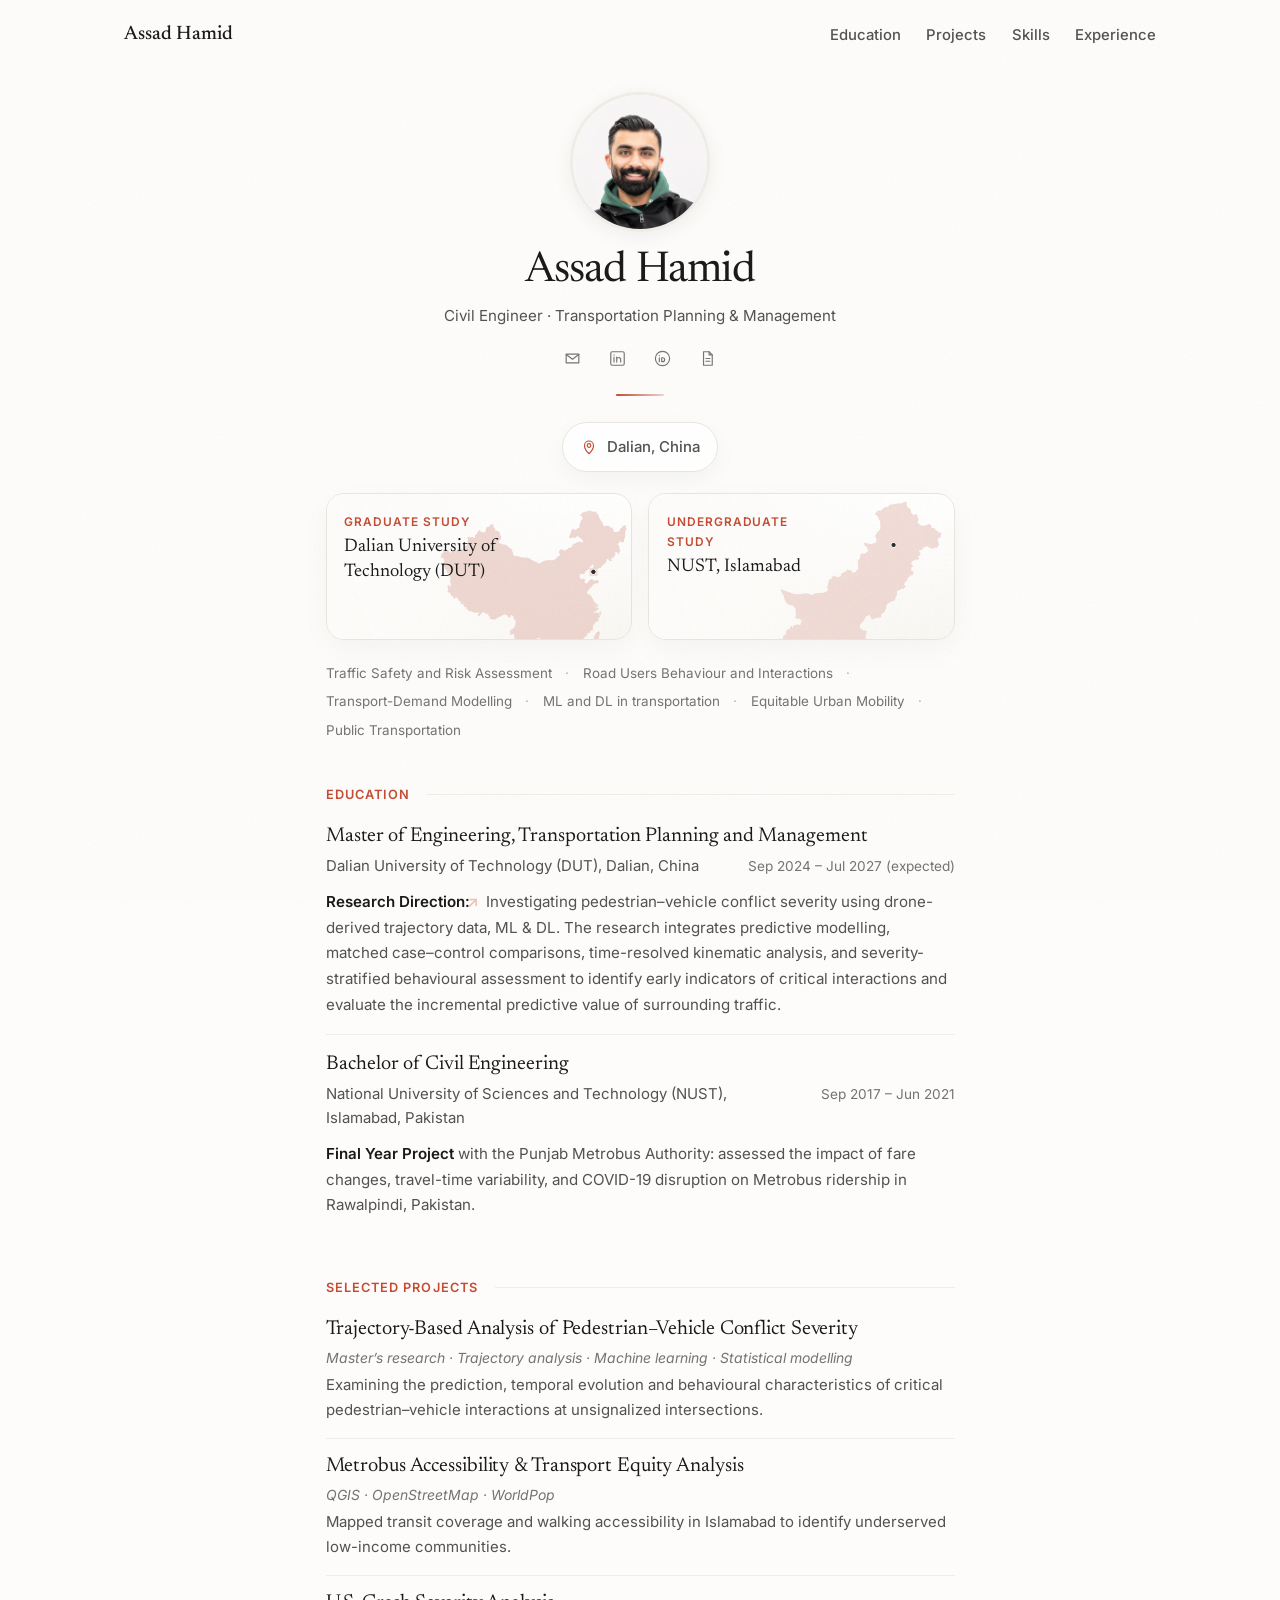
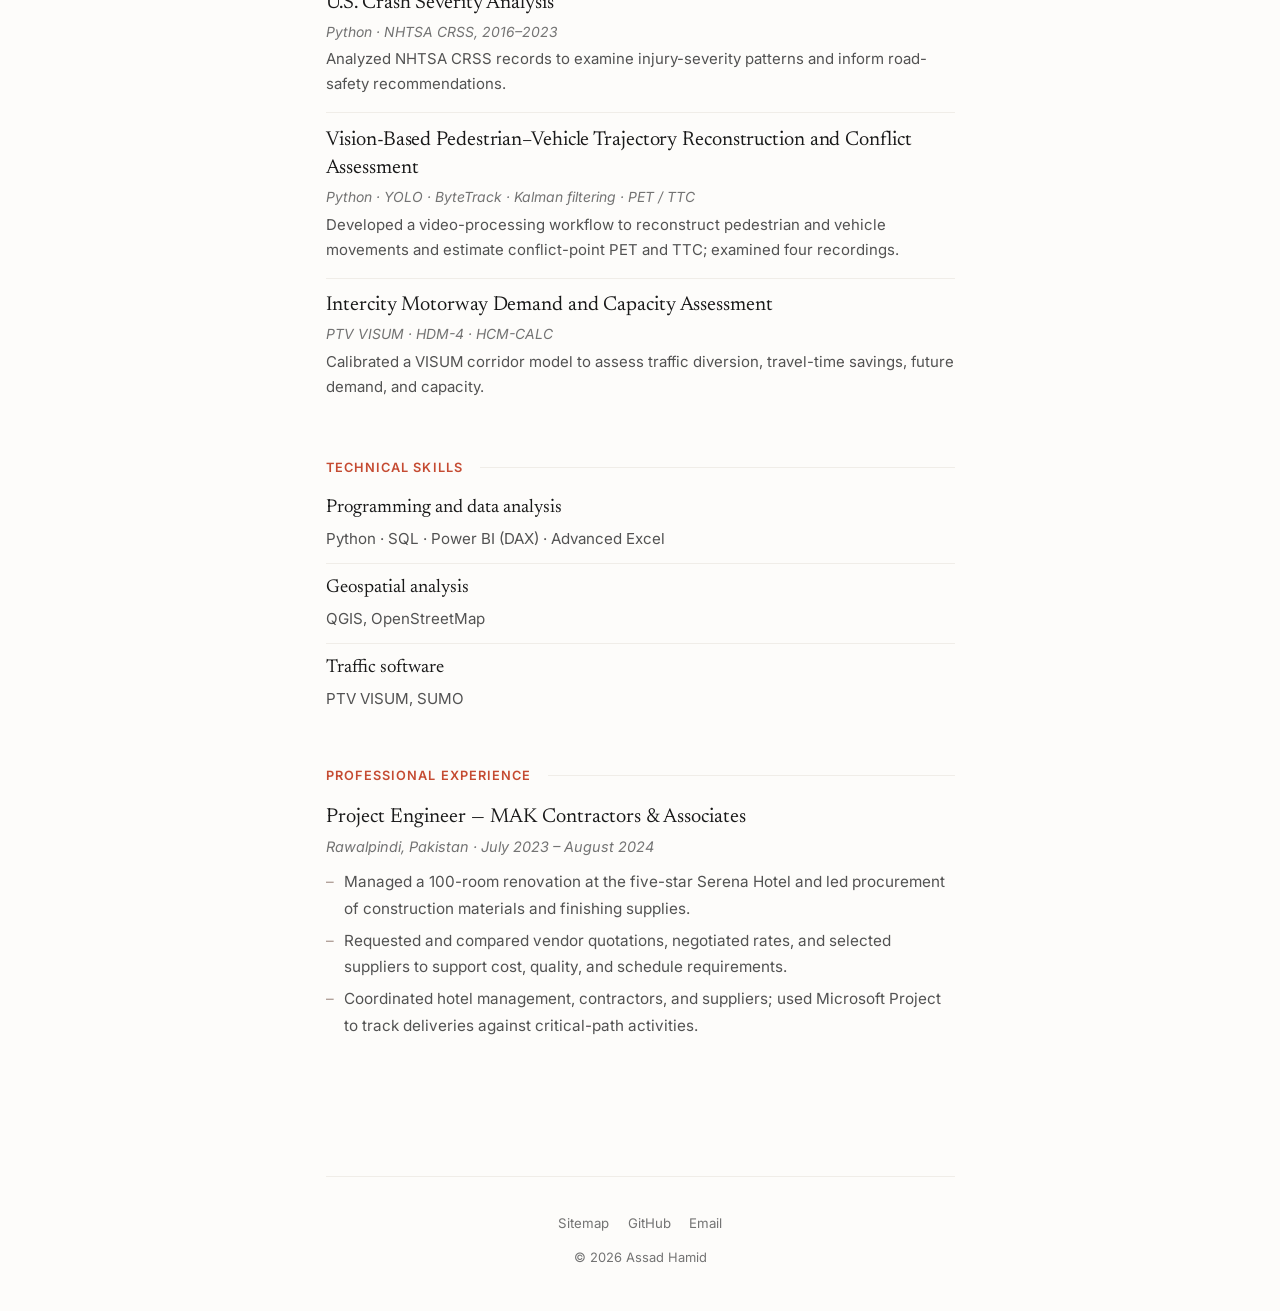
==== commit c78460ff: "Add files via upload" ====
--- a/index.html
+++ b/index.html
@@ -1,9 +1,9 @@
 <!doctype html>
 <html lang="en"><head><meta charset="utf-8"><meta name="viewport" content="width=device-width,initial-scale=1"><title>Assad Hamid | Transportation Planning &amp; Management</title><meta name="description" content="Assad Hamid — civil engineer and transportation planning researcher at Dalian University of Technology. Pedestrian safety, transport equity, and infrastructure."><meta name="theme-color" content="#fdfcfa"><meta property="og:title" content="Assad Hamid | Transportation Planning &amp; Management"><meta property="og:type" content="website"><link rel="icon" type="image/svg+xml" href="assets/favicon.svg"><link rel="preconnect" href="https://fonts.googleapis.com"><link rel="preconnect" href="https://fonts.gstatic.com" crossorigin><link rel="stylesheet" href="assets/editorial.css?v=14"></head>
 <body><a class="skip-link" href="#content">Skip to content</a><header class="site-header"><div class="site-header__inner"><a class="site-brand" href="./">Assad Hamid</a><nav class="site-nav" aria-label="Main navigation"><a href="#education">Education</a><a href="./portfolio/">Projects</a><a href="#skills">Skills</a><a href="#experience">Experience</a></nav></div></header><main id="content" class="site-main"><section class="profile-section"><img alt="Assad Hamid" class="profile-pic" fetchpriority="high" height="140" src="assets/profile-20261018.png" width="140"/><h1 class="profile-name">Assad Hamid</h1><p class="profile-role">Civil Engineer · Transportation Planning &amp; Management</p><div aria-label="Contact and professional profiles" class="social-links"><a aria-label="Email Assad Hamid" class="social-link" href="mailto:assadhamid98@gmail.com" title="Email"><svg aria-hidden="true" fill="none" height="20" stroke="currentColor" stroke-linecap="round" stroke-linejoin="round" stroke-width="1.45" viewbox="0 0 24 24" width="20" xmlns="http://www.w3.org/2000/svg"><path d="M4 6.5h16v11H4z"></path><path d="m4 7 8 6 8-6"></path></svg></a><a aria-label="LinkedIn" class="social-link" href="https://www.linkedin.com/in/assad-hamid/" rel="noopener noreferrer" target="_blank" title="LinkedIn"><svg aria-hidden="true" fill="none" height="20" stroke="currentColor" stroke-linecap="round" stroke-linejoin="round" stroke-width="1.45" viewbox="0 0 24 24" width="20" xmlns="http://www.w3.org/2000/svg"><rect height="17" rx="2" width="17" x="3.5" y="3.5"></rect><path d="M7.6 10.3v6.2m0-9v.15M11 16.5v-6.2m0 2.5c.2-1.3 1.1-2.1 2.5-2.1 1.7 0 2.5 1 2.5 2.8v3"></path></svg></a><a aria-label="ORCID" class="social-link" href="https://orcid.org/0009-0007-1232-3308" rel="noopener noreferrer" target="_blank" title="ORCID"><svg aria-hidden="true" fill="none" height="20" stroke="currentColor" stroke-linecap="round" stroke-linejoin="round" stroke-width="1.45" viewbox="0 0 24 24" width="20" xmlns="http://www.w3.org/2000/svg"><circle cx="12" cy="12" r="9"></circle><circle cx="8" cy="8.3" fill="currentColor" r=".7" stroke="none"></circle><path d="M8 11v5m3-5v5m0-5h1.2a2.5 2.5 0 0 1 0 5H11"></path></svg></a><a aria-label="Download CV (PDF)" class="social-link" download="" href="assets/Assad_Hamid_CV.pdf" title="Download CV (PDF)"><svg aria-hidden="true" fill="none" height="20" stroke="currentColor" stroke-linecap="round" stroke-linejoin="round" stroke-width="1.45" viewbox="0 0 24 24" width="20" xmlns="http://www.w3.org/2000/svg"><path d="M7 3.5h7l4 4v13H7z"></path><path d="M14 3.5v4h4M10 12h5M10 15.5h5"></path></svg></a></div></section><div aria-hidden="true" class="intro-divider"></div><section aria-label="About" class="bio-section"><div class="location-feature"><a class="location-pill" href="https://www.google.com/maps/search/?api=1&amp;query=Dalian%2C%20China" rel="noopener noreferrer" target="_blank" aria-label="Open Dalian, China in Google Maps"><svg aria-hidden="true" fill="none" height="18" stroke="currentColor" stroke-linecap="round" stroke-linejoin="round" stroke-width="1.55" viewbox="0 0 24 24" width="18" xmlns="http://www.w3.org/2000/svg"><path d="M12 21s6-5.7 6-11a6 6 0 1 0-12 0c0 5.3 6 11 6 11Z"></path><circle cx="12" cy="10" r="2.4"></circle></svg><span>Dalian, China</span></a></div><div class="institution-showcase" aria-label="University highlights"><details class="fact-card fact-card--china"><summary><span class="fact-card__eyebrow">Graduate study</span><span class="fact-card__title">Dalian University of Technology (DUT)</span></summary><div class="fact-card__panel"><ul class="fact-card__stats"><li><span>China ranking</span><strong>#28 in China</strong><small><a href="https://www.shanghairanking.com/universities/dalian-university-of-technology" target="_blank" rel="noopener noreferrer" title="ShanghaiRanking: DUT">ShanghaiRanking</a> · BCUR 2026</small></li><li><span>Asia ranking</span><strong>#53 in Asia</strong><small><a href="https://cwur.org/2026/dalian-university-of-technology.php" target="_blank" rel="noopener noreferrer" title="CWUR 2026: DUT">CWUR</a> · Regional Ranking 2026</small></li><li><span>World ranking</span><strong>#151–200 worldwide</strong><small><a href="https://www.shanghairanking.com/universities/dalian-university-of-technology" target="_blank" rel="noopener noreferrer" title="ShanghaiRanking ARWU: DUT">ShanghaiRanking</a> · ARWU 2026</small></li></ul><div class="fact-card__links"><a href="https://www.google.com/maps/search/?api=1&amp;query=Dalian%20University%20of%20Technology" rel="noopener noreferrer" target="_blank">Open map</a><a href="https://www.dlut.edu.cn" rel="noopener noreferrer" target="_blank">Official site</a></div></div></details><details class="fact-card fact-card--pakistan"><summary><span class="fact-card__eyebrow">Undergraduate study</span><span class="fact-card__title">NUST, Islamabad</span></summary><div class="fact-card__panel"><ul class="fact-card__stats"><li><span>Asia ranking</span><strong>#68 in Asia</strong><small><a href="https://qa.nust.edu.pk/ranking/qs-asian-university-ranking/" target="_blank" rel="noopener noreferrer" title="NUST QS Asia Rankings 2026">QS</a> Asia Rankings 2026</small></li><li><span>Pakistan ranking</span><strong>#1 in Pakistan</strong><small><a href="https://qa.nust.edu.pk/ranking/qs-asian-university-ranking/" target="_blank" rel="noopener noreferrer" title="NUST QS Asia 2026">QS</a> Asia 2026 / <a href="https://qa.nust.edu.pk/in-the-spotlight/in-extension-to-nusts-tenacious-undertakings/" target="_blank" rel="noopener noreferrer" title="NUST QS Subject Rankings 2026">QS</a> Subject 2026</small></li><li><span>Civil engineering</span><strong>Top 200 globally</strong><small><a href="https://qa.nust.edu.pk/in-the-spotlight/in-extension-to-nusts-tenacious-undertakings/" target="_blank" rel="noopener noreferrer" title="NUST QS Subject Rankings 2026">QS</a> Subject 2026</small></li></ul><div class="fact-card__links"><a href="https://www.google.com/maps/search/?api=1&amp;query=National%20University%20of%20Sciences%20and%20Technology%20Islamabad" rel="noopener noreferrer" target="_blank">Open map</a><a href="https://nust.edu.pk" rel="noopener noreferrer" target="_blank">Official site</a></div></div></details></div><ul aria-label="Research interests" class="interest-list"><li>Traffic Safety and Risk Assessment</li><li>Road Users Behaviour and Interactions</li><li>Transport-Demand Modelling</li><li>ML and DL in transportation</li><li>Equitable Urban Mobility</li><li>Public Transportation</li></ul></section><section class="content-section" id="education"><div class="section-header"><h2 class="section-title">EDUCATION</h2><span aria-hidden="true" class="section-line"></span></div><ul class="education-list">
-<li><strong>Master of Engineering, Transportation Planning and Management</strong><div class="education-row"><span><a class="education-link" href="https://www.dlut.edu.cn/" rel="noopener noreferrer" target="_blank" title="Visit the official Dalian University of Technology website">Dalian University of Technology (DUT)</a>, Dalian, China</span><span class="meta education-date">Sep 2024 – Jul 2027 (expected)</span></div><p><strong>Research Direction:</strong> Investigating pedestrian–vehicle conflict severity using drone-derived trajectory data, ML &amp; DL. The research integrates predictive modelling, matched case–control comparisons, time-resolved kinematic analysis, and severity-stratified behavioural assessment to identify early indicators of critical interactions and evaluate the incremental predictive value of surrounding traffic.</p></li>
+<li><strong>Master of Engineering, Transportation Planning and Management</strong><div class="education-row"><span><a class="education-link" href="https://www.dlut.edu.cn/" rel="noopener noreferrer" target="_blank" title="Visit the official Dalian University of Technology website">Dalian University of Technology (DUT)</a>, Dalian, China</span><span class="meta education-date">Sep 2024 – Jul 2027 (expected)</span></div><p><strong><a class="research-direction-link" href="./portfolio/masters-research/" title="Explore the Master’s research brief" aria-label="Research Direction — open the Master’s research brief">Research Direction:<span class="research-direction-arrow" aria-hidden="true"> ↗</span></a></strong> Investigating pedestrian–vehicle conflict severity using drone-derived trajectory data, ML &amp; DL. The research integrates predictive modelling, matched case–control comparisons, time-resolved kinematic analysis, and severity-stratified behavioural assessment to identify early indicators of critical interactions and evaluate the incremental predictive value of surrounding traffic.</p></li>
 <li><strong>Bachelor of Civil Engineering</strong><div class="education-row"><span><a class="education-link" href="https://nust.edu.pk/" rel="noopener noreferrer" target="_blank" title="Visit the official National University of Sciences and Technology website">National University of Sciences and Technology (NUST)</a>, Islamabad, Pakistan</span><span class="meta education-date">Sep 2017 – Jun 2021</span></div><p><strong>Final Year Project</strong> with the Punjab Metrobus Authority: assessed the impact of fare changes, travel-time variability, and COVID-19 disruption on Metrobus ridership in Rawalpindi, Pakistan.</p></li>
-</ul></section><section class="content-section" id="projects"><div class="section-header"><h2 class="section-title">SELECTED PROJECTS</h2><span aria-hidden="true" class="section-line"></span></div><section class="project-entry project-compact">
+</ul></section><section class="content-section" id="projects"><div class="section-header"><h2 class="section-title">SELECTED PROJECTS</h2><span aria-hidden="true" class="section-line"></span></div><section class="project-entry project-compact"><h3><a href="./portfolio/masters-research/">Trajectory-Based Analysis of Pedestrian–Vehicle Conflict Severity <span aria-hidden="true" class="entry-arrow">↗</span></a></h3><p class="meta">Master’s research · Trajectory analysis · Machine learning · Statistical modelling</p><ul><li>Examining the prediction, temporal evolution and behavioural characteristics of critical pedestrian–vehicle interactions at unsignalized intersections.</li></ul></section><section class="project-entry project-compact">
 <h3><a href="./portfolio/metrobus-accessibility/">Metrobus Accessibility &amp; Transport Equity Analysis<span aria-hidden="true" class="entry-arrow">↗</span></a></h3>
 <p class="meta">QGIS · OpenStreetMap · WorldPop</p>
 <ul><li>Mapped transit coverage and walking accessibility in Islamabad to identify underserved low-income communities.</li></ul>
--- a/assets/editorial.css
+++ b/assets/editorial.css
@@ -198,3 +198,16 @@
 .vci-pair .vci-figure figcaption{margin-top:.5rem}
 .vci-article .pagination{margin-top:2.25rem}
 @media(max-width:650px){.vci-pair{grid-template-columns:1fr;gap:1.45rem}.vci-steps{row-gap:.45rem}.vci-steps span:not(:last-child)::after{display:none}}
+
+/* Master's research page — restrained editorial navigation and methodological sequence */
+.research-direction-link{color:var(--ink);text-decoration:none;border-bottom:1px solid transparent;transition:color .18s ease,border-color .18s ease}
+.research-direction-link:hover,.research-direction-link:focus-visible{color:var(--accent);border-color:var(--accent)}
+.research-direction-arrow{display:inline-block;color:var(--accent);opacity:.34;transform:translateX(-3px);transition:opacity .18s ease,transform .18s ease}
+.research-direction-link:hover .research-direction-arrow,.research-direction-link:focus-visible .research-direction-arrow{opacity:1;transform:translateX(0)}
+.masters-research-article>p{max-width:100%}
+.masters-research-article>.study-lead{max-width:740px}
+.masters-research-article .research-journey{display:grid;grid-template-columns:repeat(5,minmax(0,1fr));gap:.32rem;margin:2rem 0 1.85rem;padding:.95rem 0;border-top:1px solid var(--line);border-bottom:1px solid var(--line)}
+.masters-research-article .research-journey span{position:relative;font-size:.72rem;line-height:1.48;font-weight:500;color:var(--secondary);padding:.5rem .47rem .5rem .1rem;min-width:0}
+.masters-research-article .research-journey span:not(:last-child)::after{content:'→';position:absolute;right:-.07rem;top:.47rem;color:var(--accent);font-size:.9rem}
+.masters-research-article .research-disclaimer{margin:2rem 0 0!important;padding:1rem 1.15rem;border-left:2px solid var(--line);background:var(--paper-soft);font-size:.82rem!important;color:var(--muted)!important;line-height:1.72!important}
+@media(max-width:700px){.masters-research-article .research-journey{grid-template-columns:1fr;gap:0;padding:.65rem 0}.masters-research-article .research-journey span{padding:.56rem 1.2rem .56rem .3rem;border-bottom:1px solid var(--line-soft)}.masters-research-article .research-journey span:last-child{border-bottom:0}.masters-research-article .research-journey span:not(:last-child)::after{content:'↓';top:50%;transform:translateY(-50%);right:.4rem}}
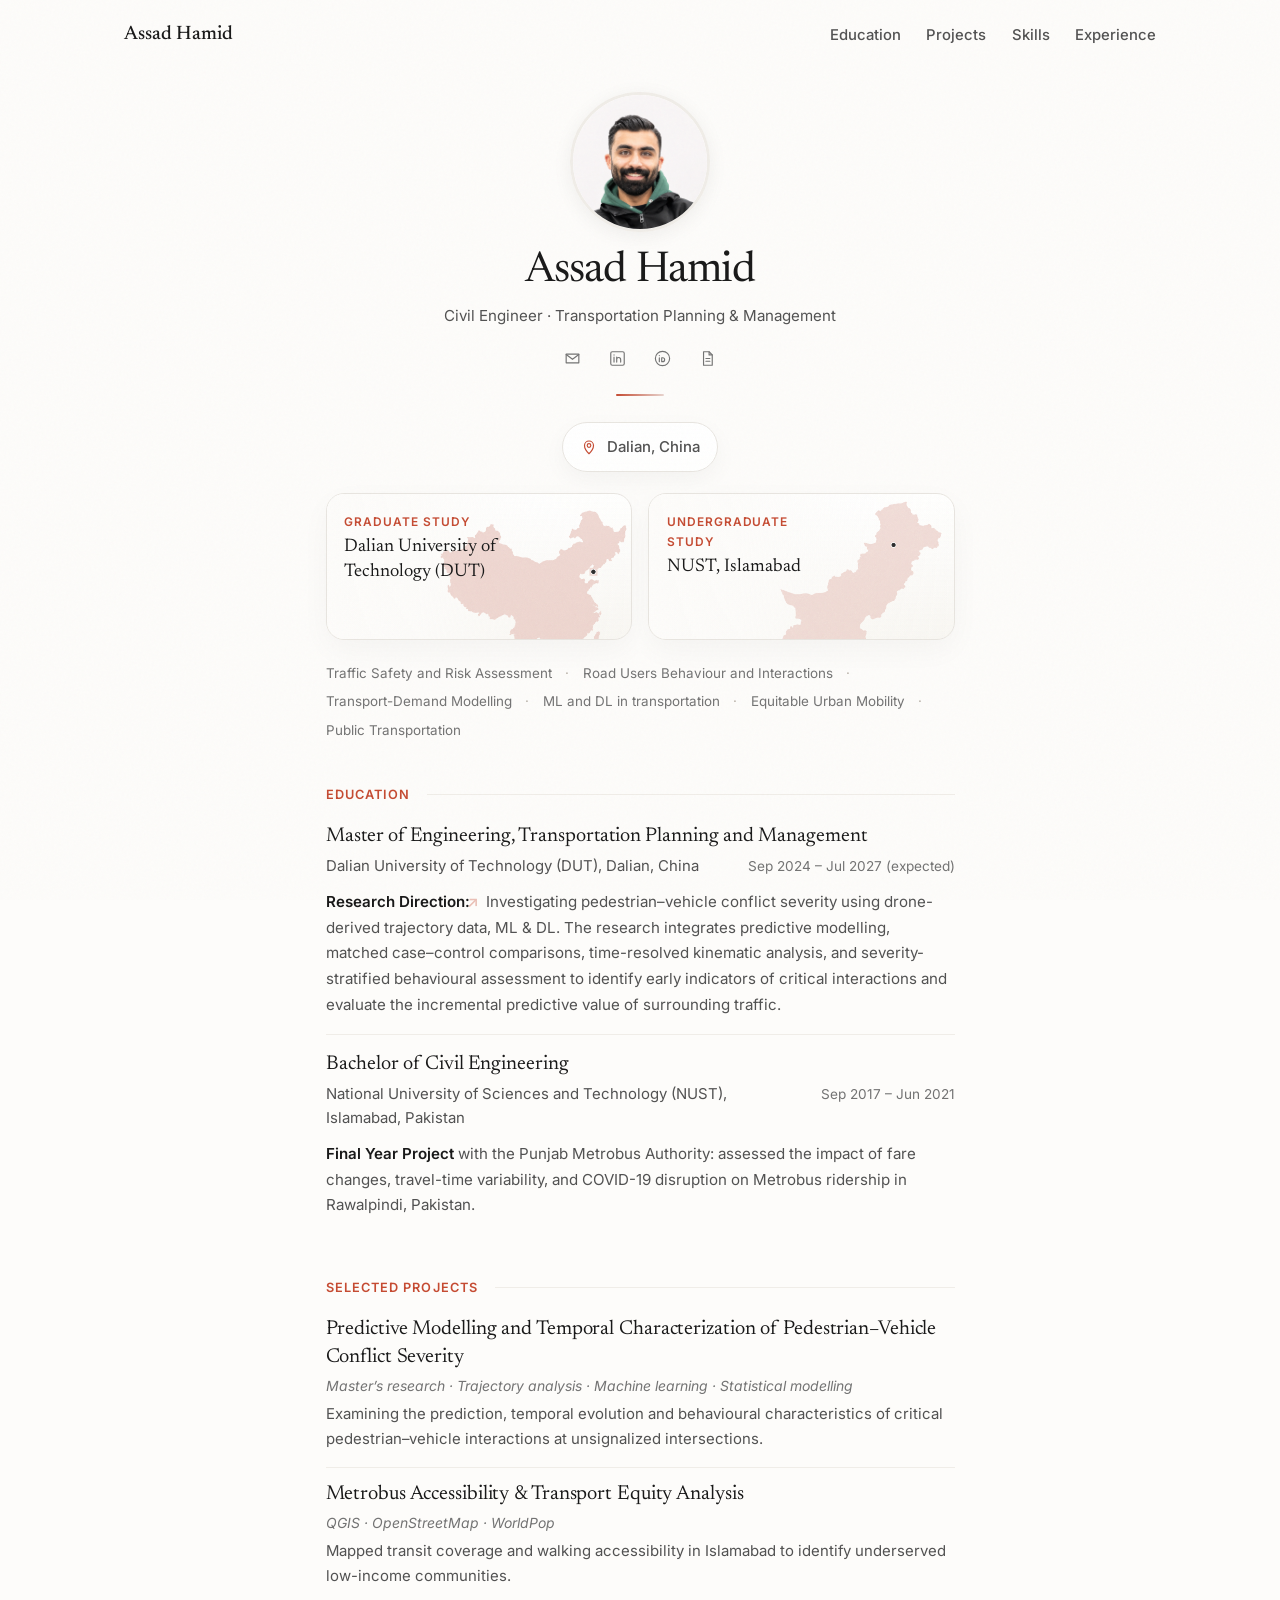
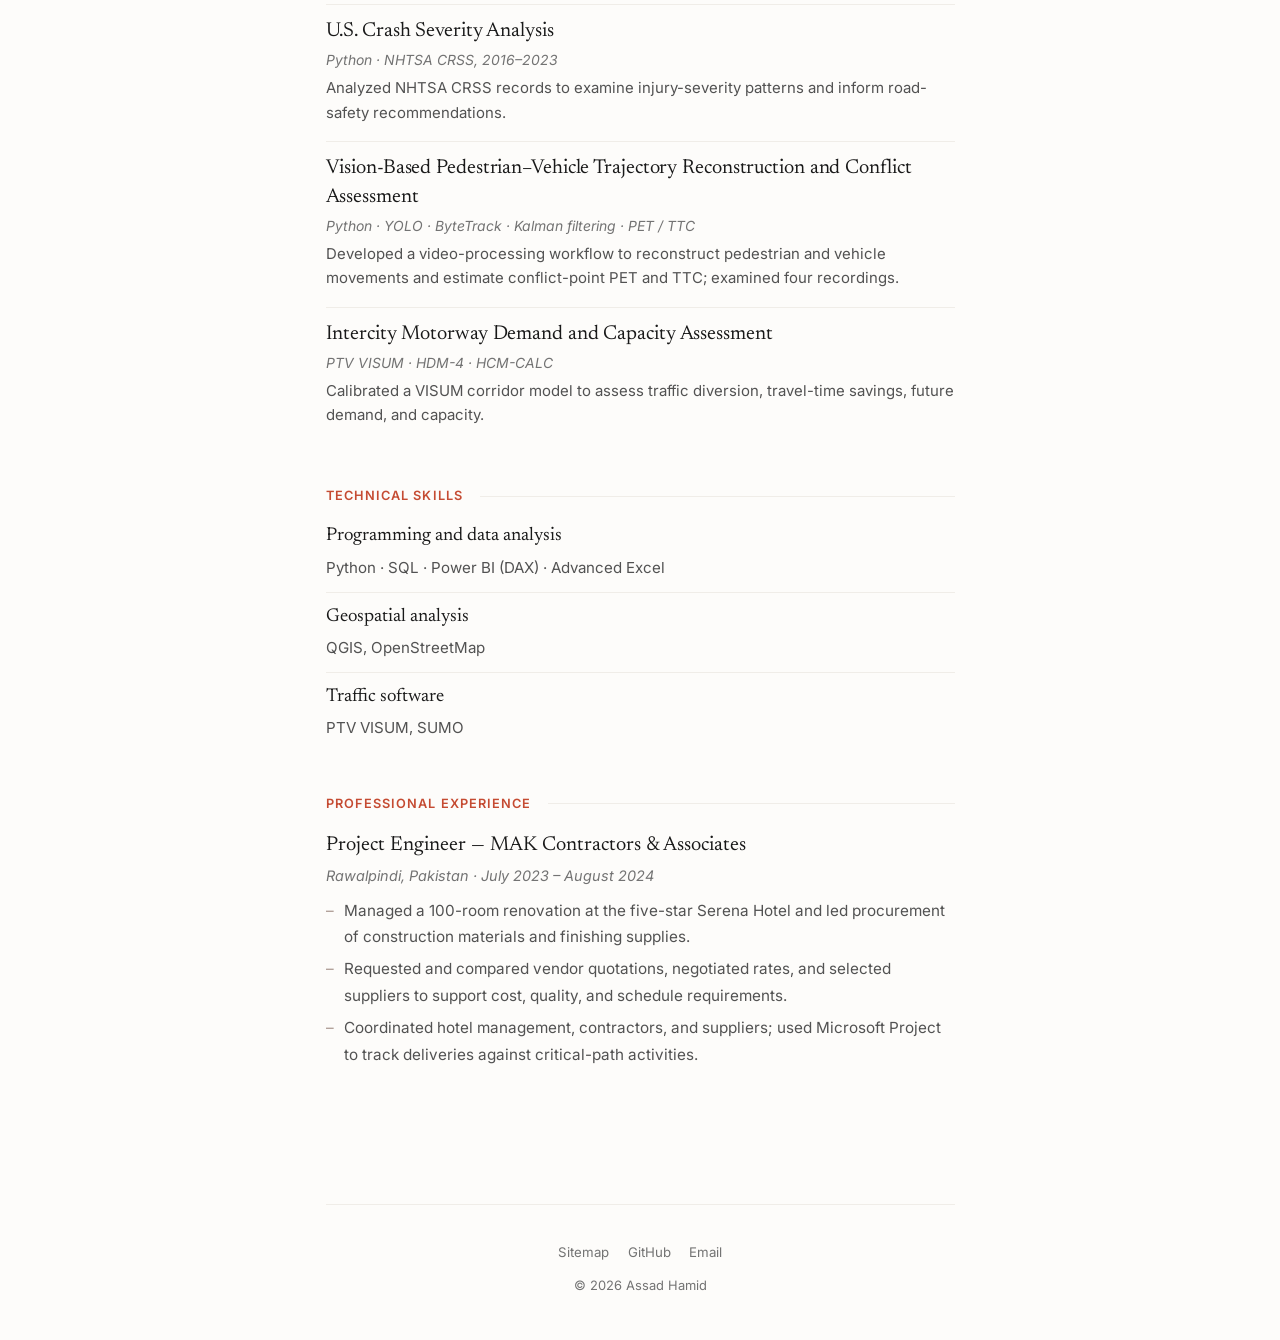
==== commit d7b3cc46: "Add files via upload" ====
--- a/index.html
+++ b/index.html
@@ -3,7 +3,7 @@
 <body><a class="skip-link" href="#content">Skip to content</a><header class="site-header"><div class="site-header__inner"><a class="site-brand" href="./">Assad Hamid</a><nav class="site-nav" aria-label="Main navigation"><a href="#education">Education</a><a href="./portfolio/">Projects</a><a href="#skills">Skills</a><a href="#experience">Experience</a></nav></div></header><main id="content" class="site-main"><section class="profile-section"><img alt="Assad Hamid" class="profile-pic" fetchpriority="high" height="140" src="assets/profile-20261018.png" width="140"/><h1 class="profile-name">Assad Hamid</h1><p class="profile-role">Civil Engineer · Transportation Planning &amp; Management</p><div aria-label="Contact and professional profiles" class="social-links"><a aria-label="Email Assad Hamid" class="social-link" href="mailto:assadhamid98@gmail.com" title="Email"><svg aria-hidden="true" fill="none" height="20" stroke="currentColor" stroke-linecap="round" stroke-linejoin="round" stroke-width="1.45" viewbox="0 0 24 24" width="20" xmlns="http://www.w3.org/2000/svg"><path d="M4 6.5h16v11H4z"></path><path d="m4 7 8 6 8-6"></path></svg></a><a aria-label="LinkedIn" class="social-link" href="https://www.linkedin.com/in/assad-hamid/" rel="noopener noreferrer" target="_blank" title="LinkedIn"><svg aria-hidden="true" fill="none" height="20" stroke="currentColor" stroke-linecap="round" stroke-linejoin="round" stroke-width="1.45" viewbox="0 0 24 24" width="20" xmlns="http://www.w3.org/2000/svg"><rect height="17" rx="2" width="17" x="3.5" y="3.5"></rect><path d="M7.6 10.3v6.2m0-9v.15M11 16.5v-6.2m0 2.5c.2-1.3 1.1-2.1 2.5-2.1 1.7 0 2.5 1 2.5 2.8v3"></path></svg></a><a aria-label="ORCID" class="social-link" href="https://orcid.org/0009-0007-1232-3308" rel="noopener noreferrer" target="_blank" title="ORCID"><svg aria-hidden="true" fill="none" height="20" stroke="currentColor" stroke-linecap="round" stroke-linejoin="round" stroke-width="1.45" viewbox="0 0 24 24" width="20" xmlns="http://www.w3.org/2000/svg"><circle cx="12" cy="12" r="9"></circle><circle cx="8" cy="8.3" fill="currentColor" r=".7" stroke="none"></circle><path d="M8 11v5m3-5v5m0-5h1.2a2.5 2.5 0 0 1 0 5H11"></path></svg></a><a aria-label="Download CV (PDF)" class="social-link" download="" href="assets/Assad_Hamid_CV.pdf" title="Download CV (PDF)"><svg aria-hidden="true" fill="none" height="20" stroke="currentColor" stroke-linecap="round" stroke-linejoin="round" stroke-width="1.45" viewbox="0 0 24 24" width="20" xmlns="http://www.w3.org/2000/svg"><path d="M7 3.5h7l4 4v13H7z"></path><path d="M14 3.5v4h4M10 12h5M10 15.5h5"></path></svg></a></div></section><div aria-hidden="true" class="intro-divider"></div><section aria-label="About" class="bio-section"><div class="location-feature"><a class="location-pill" href="https://www.google.com/maps/search/?api=1&amp;query=Dalian%2C%20China" rel="noopener noreferrer" target="_blank" aria-label="Open Dalian, China in Google Maps"><svg aria-hidden="true" fill="none" height="18" stroke="currentColor" stroke-linecap="round" stroke-linejoin="round" stroke-width="1.55" viewbox="0 0 24 24" width="18" xmlns="http://www.w3.org/2000/svg"><path d="M12 21s6-5.7 6-11a6 6 0 1 0-12 0c0 5.3 6 11 6 11Z"></path><circle cx="12" cy="10" r="2.4"></circle></svg><span>Dalian, China</span></a></div><div class="institution-showcase" aria-label="University highlights"><details class="fact-card fact-card--china"><summary><span class="fact-card__eyebrow">Graduate study</span><span class="fact-card__title">Dalian University of Technology (DUT)</span></summary><div class="fact-card__panel"><ul class="fact-card__stats"><li><span>China ranking</span><strong>#28 in China</strong><small><a href="https://www.shanghairanking.com/universities/dalian-university-of-technology" target="_blank" rel="noopener noreferrer" title="ShanghaiRanking: DUT">ShanghaiRanking</a> · BCUR 2026</small></li><li><span>Asia ranking</span><strong>#53 in Asia</strong><small><a href="https://cwur.org/2026/dalian-university-of-technology.php" target="_blank" rel="noopener noreferrer" title="CWUR 2026: DUT">CWUR</a> · Regional Ranking 2026</small></li><li><span>World ranking</span><strong>#151–200 worldwide</strong><small><a href="https://www.shanghairanking.com/universities/dalian-university-of-technology" target="_blank" rel="noopener noreferrer" title="ShanghaiRanking ARWU: DUT">ShanghaiRanking</a> · ARWU 2026</small></li></ul><div class="fact-card__links"><a href="https://www.google.com/maps/search/?api=1&amp;query=Dalian%20University%20of%20Technology" rel="noopener noreferrer" target="_blank">Open map</a><a href="https://www.dlut.edu.cn" rel="noopener noreferrer" target="_blank">Official site</a></div></div></details><details class="fact-card fact-card--pakistan"><summary><span class="fact-card__eyebrow">Undergraduate study</span><span class="fact-card__title">NUST, Islamabad</span></summary><div class="fact-card__panel"><ul class="fact-card__stats"><li><span>Asia ranking</span><strong>#68 in Asia</strong><small><a href="https://qa.nust.edu.pk/ranking/qs-asian-university-ranking/" target="_blank" rel="noopener noreferrer" title="NUST QS Asia Rankings 2026">QS</a> Asia Rankings 2026</small></li><li><span>Pakistan ranking</span><strong>#1 in Pakistan</strong><small><a href="https://qa.nust.edu.pk/ranking/qs-asian-university-ranking/" target="_blank" rel="noopener noreferrer" title="NUST QS Asia 2026">QS</a> Asia 2026 / <a href="https://qa.nust.edu.pk/in-the-spotlight/in-extension-to-nusts-tenacious-undertakings/" target="_blank" rel="noopener noreferrer" title="NUST QS Subject Rankings 2026">QS</a> Subject 2026</small></li><li><span>Civil engineering</span><strong>Top 200 globally</strong><small><a href="https://qa.nust.edu.pk/in-the-spotlight/in-extension-to-nusts-tenacious-undertakings/" target="_blank" rel="noopener noreferrer" title="NUST QS Subject Rankings 2026">QS</a> Subject 2026</small></li></ul><div class="fact-card__links"><a href="https://www.google.com/maps/search/?api=1&amp;query=National%20University%20of%20Sciences%20and%20Technology%20Islamabad" rel="noopener noreferrer" target="_blank">Open map</a><a href="https://nust.edu.pk" rel="noopener noreferrer" target="_blank">Official site</a></div></div></details></div><ul aria-label="Research interests" class="interest-list"><li>Traffic Safety and Risk Assessment</li><li>Road Users Behaviour and Interactions</li><li>Transport-Demand Modelling</li><li>ML and DL in transportation</li><li>Equitable Urban Mobility</li><li>Public Transportation</li></ul></section><section class="content-section" id="education"><div class="section-header"><h2 class="section-title">EDUCATION</h2><span aria-hidden="true" class="section-line"></span></div><ul class="education-list">
 <li><strong>Master of Engineering, Transportation Planning and Management</strong><div class="education-row"><span><a class="education-link" href="https://www.dlut.edu.cn/" rel="noopener noreferrer" target="_blank" title="Visit the official Dalian University of Technology website">Dalian University of Technology (DUT)</a>, Dalian, China</span><span class="meta education-date">Sep 2024 – Jul 2027 (expected)</span></div><p><strong><a class="research-direction-link" href="./portfolio/masters-research/" title="Explore the Master’s research brief" aria-label="Research Direction — open the Master’s research brief">Research Direction:<span class="research-direction-arrow" aria-hidden="true"> ↗</span></a></strong> Investigating pedestrian–vehicle conflict severity using drone-derived trajectory data, ML &amp; DL. The research integrates predictive modelling, matched case–control comparisons, time-resolved kinematic analysis, and severity-stratified behavioural assessment to identify early indicators of critical interactions and evaluate the incremental predictive value of surrounding traffic.</p></li>
 <li><strong>Bachelor of Civil Engineering</strong><div class="education-row"><span><a class="education-link" href="https://nust.edu.pk/" rel="noopener noreferrer" target="_blank" title="Visit the official National University of Sciences and Technology website">National University of Sciences and Technology (NUST)</a>, Islamabad, Pakistan</span><span class="meta education-date">Sep 2017 – Jun 2021</span></div><p><strong>Final Year Project</strong> with the Punjab Metrobus Authority: assessed the impact of fare changes, travel-time variability, and COVID-19 disruption on Metrobus ridership in Rawalpindi, Pakistan.</p></li>
-</ul></section><section class="content-section" id="projects"><div class="section-header"><h2 class="section-title">SELECTED PROJECTS</h2><span aria-hidden="true" class="section-line"></span></div><section class="project-entry project-compact"><h3><a href="./portfolio/masters-research/">Trajectory-Based Analysis of Pedestrian–Vehicle Conflict Severity <span aria-hidden="true" class="entry-arrow">↗</span></a></h3><p class="meta">Master’s research · Trajectory analysis · Machine learning · Statistical modelling</p><ul><li>Examining the prediction, temporal evolution and behavioural characteristics of critical pedestrian–vehicle interactions at unsignalized intersections.</li></ul></section><section class="project-entry project-compact">
+</ul></section><section class="content-section" id="projects"><div class="section-header"><h2 class="section-title">SELECTED PROJECTS</h2><span aria-hidden="true" class="section-line"></span></div><section class="project-entry project-compact"><h3><a href="./portfolio/masters-research/">Predictive Modelling and Temporal Characterization of Pedestrian–Vehicle Conflict Severity <span aria-hidden="true" class="entry-arrow">↗</span></a></h3><p class="meta">Master’s research · Trajectory analysis · Machine learning · Statistical modelling</p><ul><li>Examining the prediction, temporal evolution and behavioural characteristics of critical pedestrian–vehicle interactions at unsignalized intersections.</li></ul></section><section class="project-entry project-compact">
 <h3><a href="./portfolio/metrobus-accessibility/">Metrobus Accessibility &amp; Transport Equity Analysis<span aria-hidden="true" class="entry-arrow">↗</span></a></h3>
 <p class="meta">QGIS · OpenStreetMap · WorldPop</p>
 <ul><li>Mapped transit coverage and walking accessibility in Islamabad to identify underserved low-income communities.</li></ul>
--- a/assets/editorial.css
+++ b/assets/editorial.css
@@ -209,5 +209,14 @@
 .masters-research-article .research-journey{display:grid;grid-template-columns:repeat(5,minmax(0,1fr));gap:.32rem;margin:2rem 0 1.85rem;padding:.95rem 0;border-top:1px solid var(--line);border-bottom:1px solid var(--line)}
 .masters-research-article .research-journey span{position:relative;font-size:.72rem;line-height:1.48;font-weight:500;color:var(--secondary);padding:.5rem .47rem .5rem .1rem;min-width:0}
 .masters-research-article .research-journey span:not(:last-child)::after{content:'→';position:absolute;right:-.07rem;top:.47rem;color:var(--accent);font-size:.9rem}
-.masters-research-article .research-disclaimer{margin:2rem 0 0!important;padding:1rem 1.15rem;border-left:2px solid var(--line);background:var(--paper-soft);font-size:.82rem!important;color:var(--muted)!important;line-height:1.72!important}
+
 @media(max-width:700px){.masters-research-article .research-journey{grid-template-columns:1fr;gap:0;padding:.65rem 0}.masters-research-article .research-journey span{padding:.56rem 1.2rem .56rem .3rem;border-bottom:1px solid var(--line-soft)}.masters-research-article .research-journey span:last-child{border-bottom:0}.masters-research-article .research-journey span:not(:last-child)::after{content:'↓';top:50%;transform:translateY(-50%);right:.4rem}}
+
+/* Master's research: source figures are full-size and can be opened for detailed inspection. */
+.article-content .masters-figure {margin:1.65rem 0 2.45rem;width:100%;max-width:100%;}
+.article-content .masters-figure--wide {width:min(980px, calc(100vw - 64px));max-width:none;position:relative;left:50%;transform:translateX(-50%);}
+.article-content .masters-figure a {display:block;cursor:zoom-in;outline-offset:4px}
+.article-content .masters-figure img {display:block;width:100%;height:auto;border:1px solid var(--line);border-radius:5px;background:#fff;box-shadow:0 5px 22px rgba(35,30,26,.035);}
+.article-content .masters-figure figcaption {max-width:var(--article-measure);font-size:.77rem;line-height:1.65;color:var(--muted);margin:.66rem auto 0;letter-spacing:0}
+@media(max-width:1010px) {.article-content .masters-figure--wide{width:100%;left:auto;transform:none}}
+@media print {.article-content .masters-figure--wide{width:100%;left:auto;transform:none;page-break-inside:avoid}}
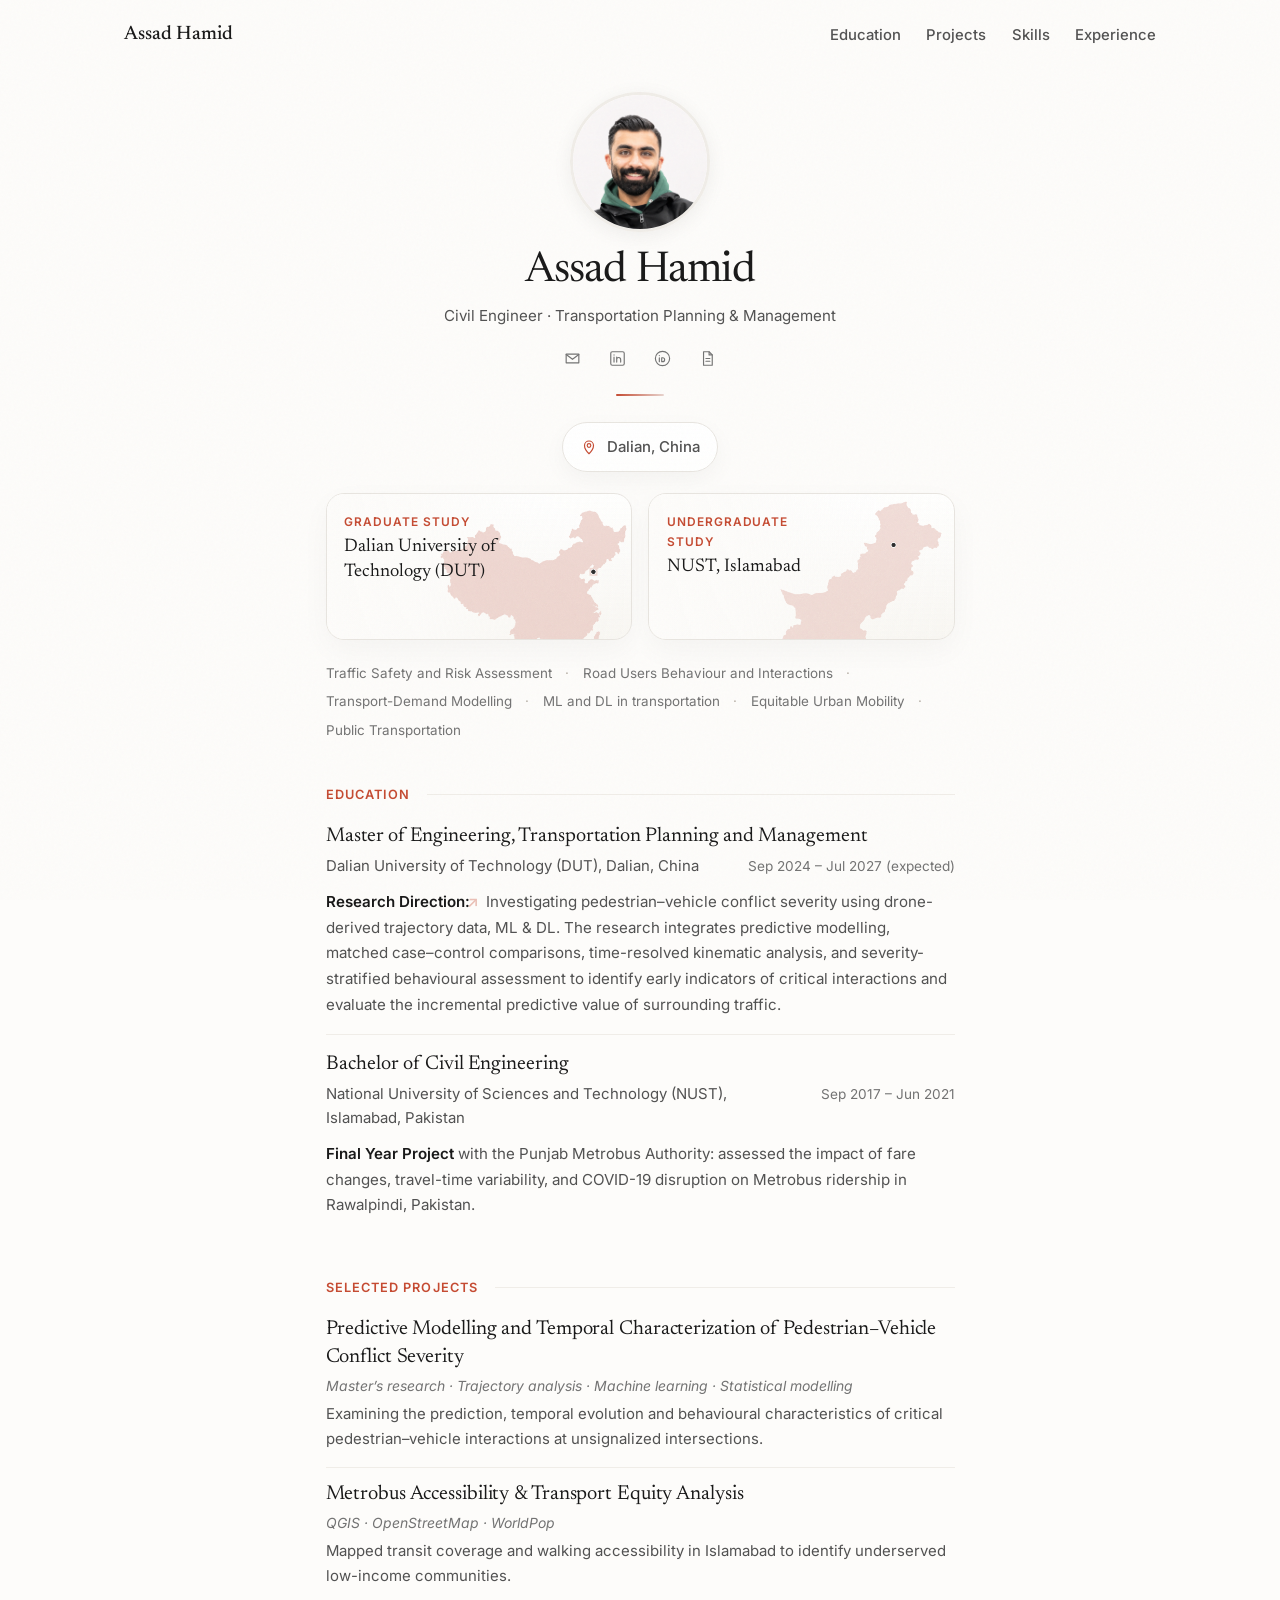
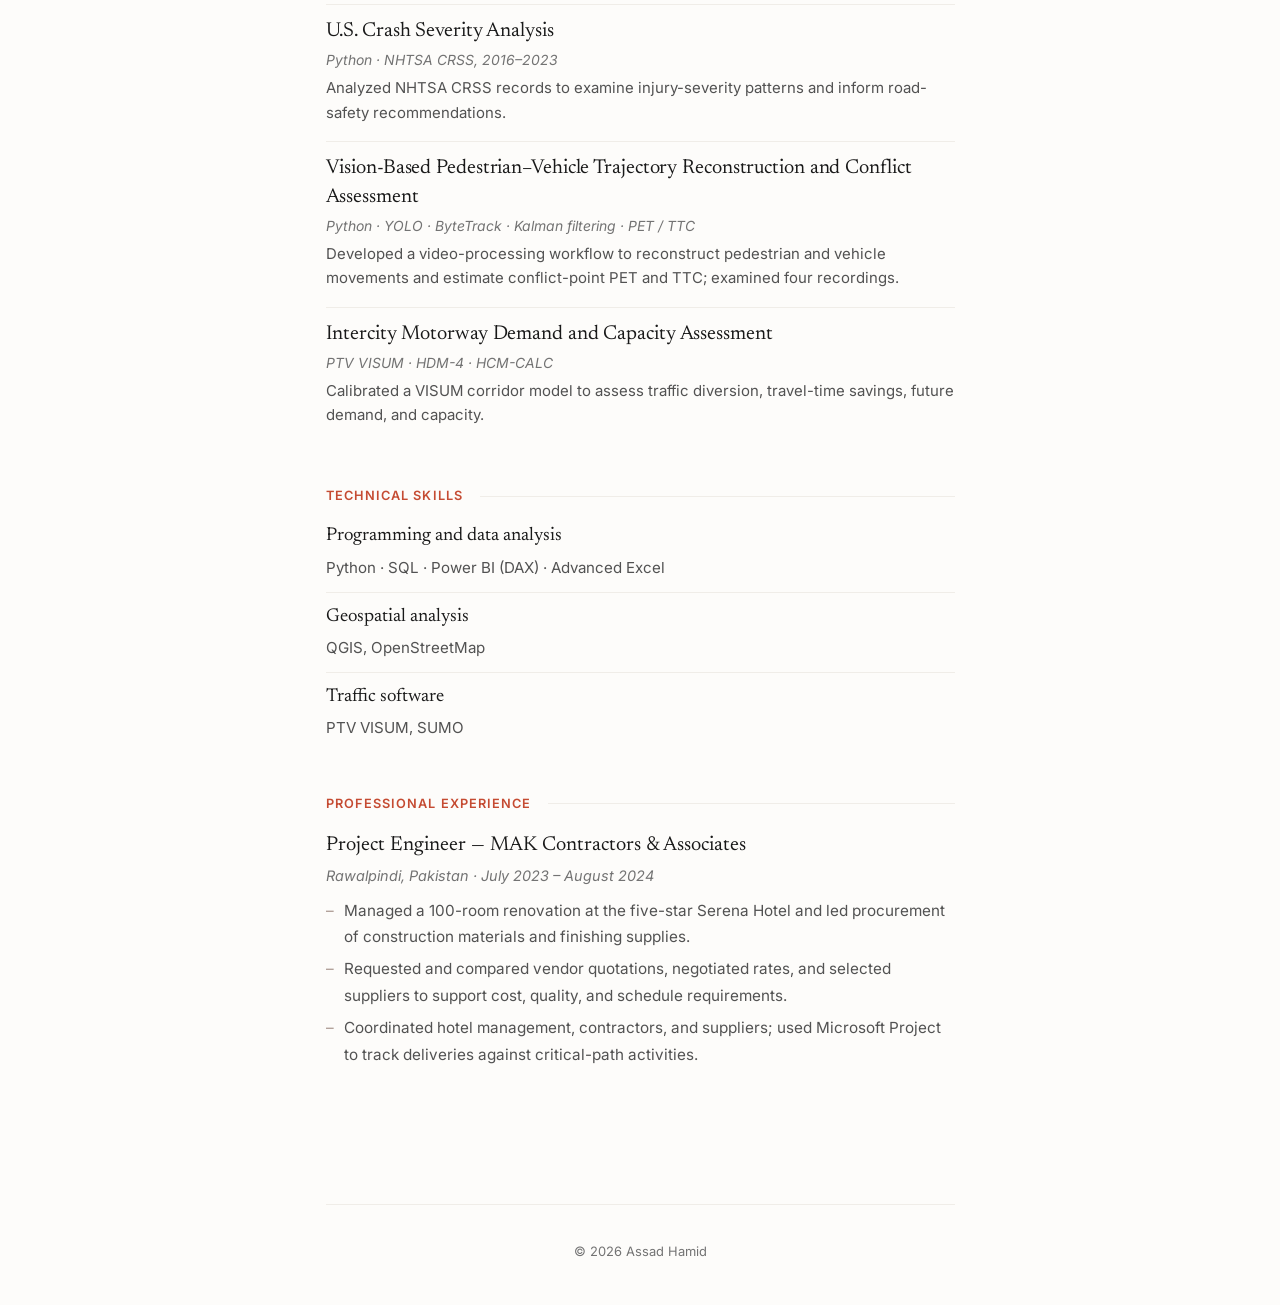
==== commit b21985f6: "Add files via upload" ====
--- a/index.html
+++ b/index.html
@@ -36,4 +36,4 @@
 <li>Managed a 100-room renovation at the five-star Serena Hotel and led procurement of construction materials and finishing supplies.</li>
 <li>Requested and compared vendor quotations, negotiated rates, and selected suppliers to support cost, quality, and schedule requirements.</li>
 <li>Coordinated hotel management, contractors, and suppliers; used Microsoft Project to track deliveries against critical-path activities.</li>
-</ul></section></main><footer class="site-footer"><div class="site-footer__inner"><nav class="footer-links" aria-label="Footer links"><a href="sitemap/">Sitemap</a><a href="https://github.com/assad-hamid" target="_blank" rel="noopener noreferrer">GitHub</a><a href="mailto:assadhamid98@gmail.com">Email</a></nav><p class="footer-copy">© 2026 Assad Hamid</p></div></footer><script defer src="assets/editorial.js"></script></body></html>
+</ul></section></main><footer class="site-footer"><div class="site-footer__inner"><p class="footer-copy">© 2026 Assad Hamid</p></div></footer><script defer src="assets/editorial.js"></script></body></html>
--- a/assets/editorial.css
+++ b/assets/editorial.css
@@ -129,9 +129,7 @@
 /* Understated footer */
 .site-footer{width:100%;max-width:var(--measure);margin:0 auto;padding:0 1.5rem 2.5rem}
 .site-footer__inner{border-top:1px solid var(--line-soft);padding-top:2.1rem;text-align:center}
-.footer-links{display:flex;flex-wrap:wrap;justify-content:center;gap:.6rem 1.1rem;margin:0 0 .7rem}
-.footer-links a{color:var(--muted);font-size:.78rem;text-decoration:none;transition:color .15s}
-.footer-links a:hover{color:var(--accent)}
+
 .footer-copy{margin:0;color:var(--muted);font-size:.76rem}
 @keyframes appear-up{from{opacity:0;transform:translateY(14px)}to{opacity:1;transform:translateY(0)}}
 @media(max-width:760px){.education-row{display:block}.education-date{display:block;white-space:normal;margin-top:.12rem}.article-content .map-comparison{gap:.8rem}}
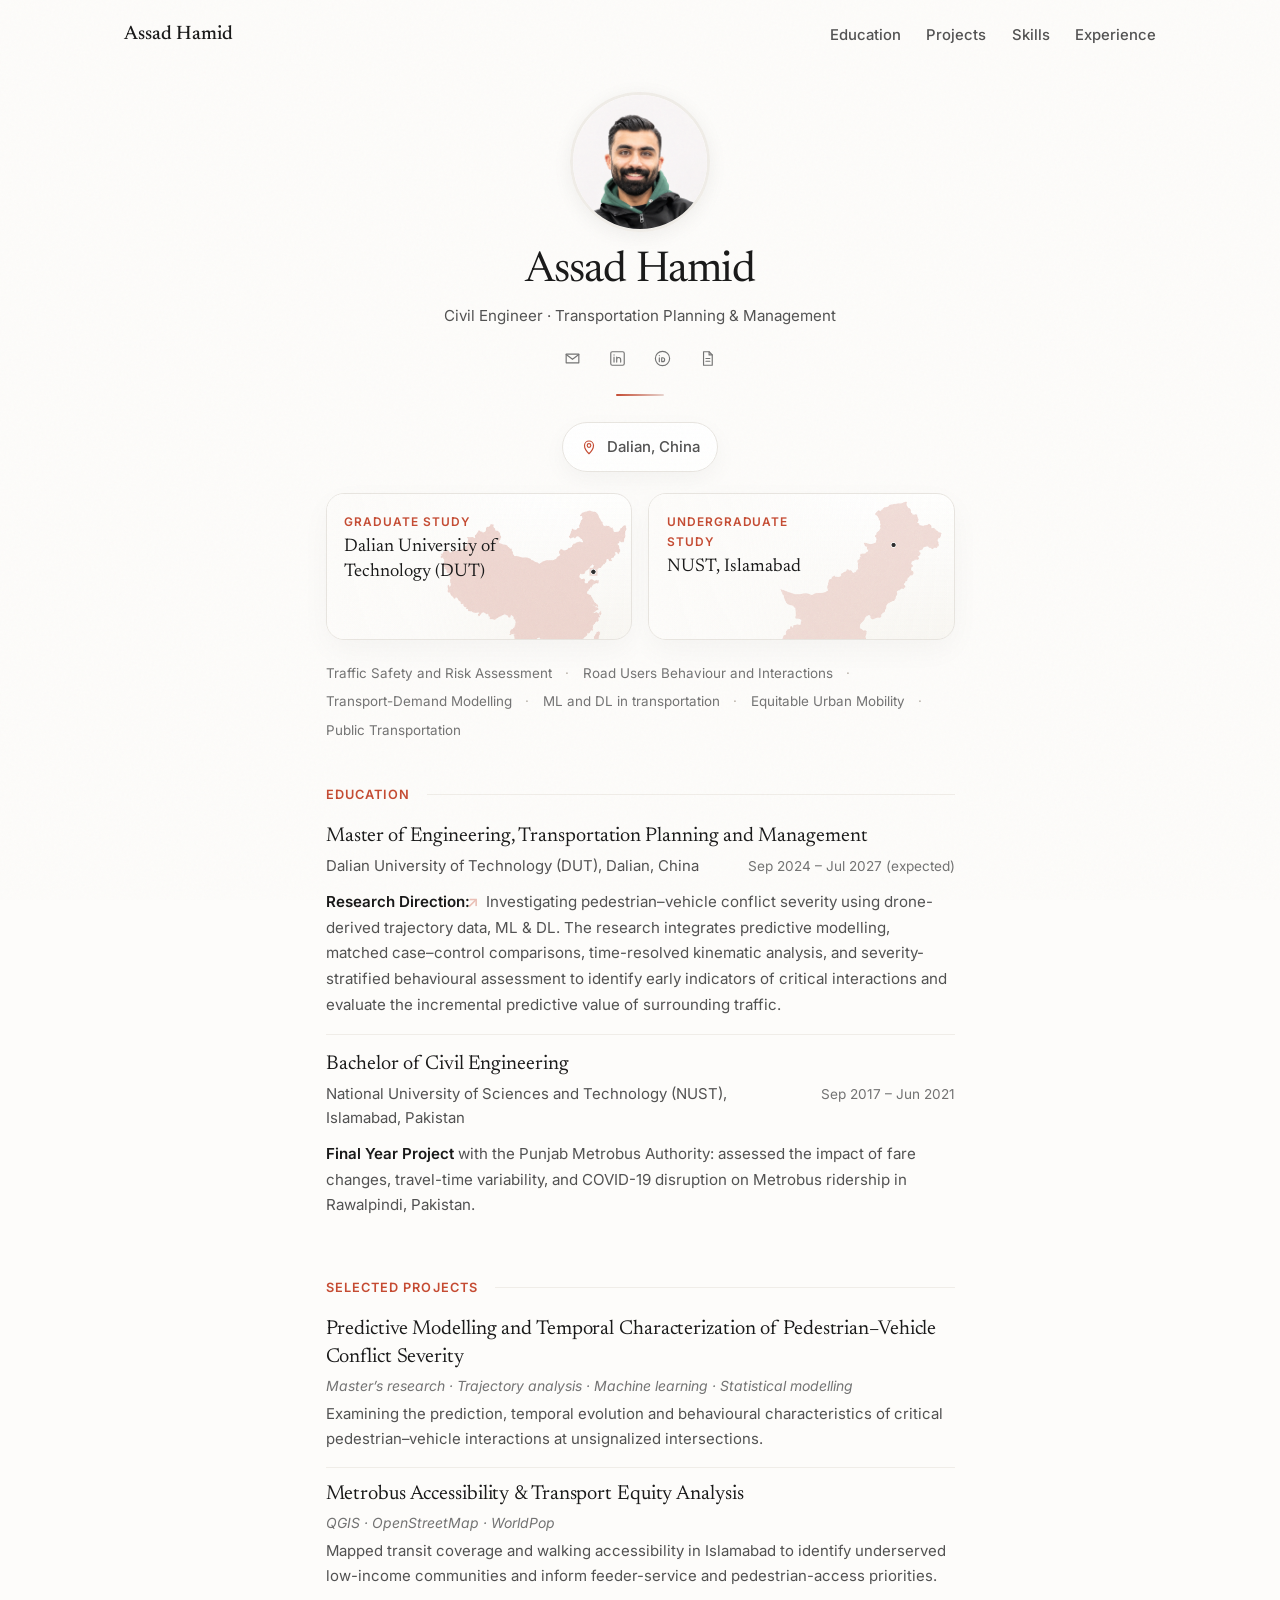
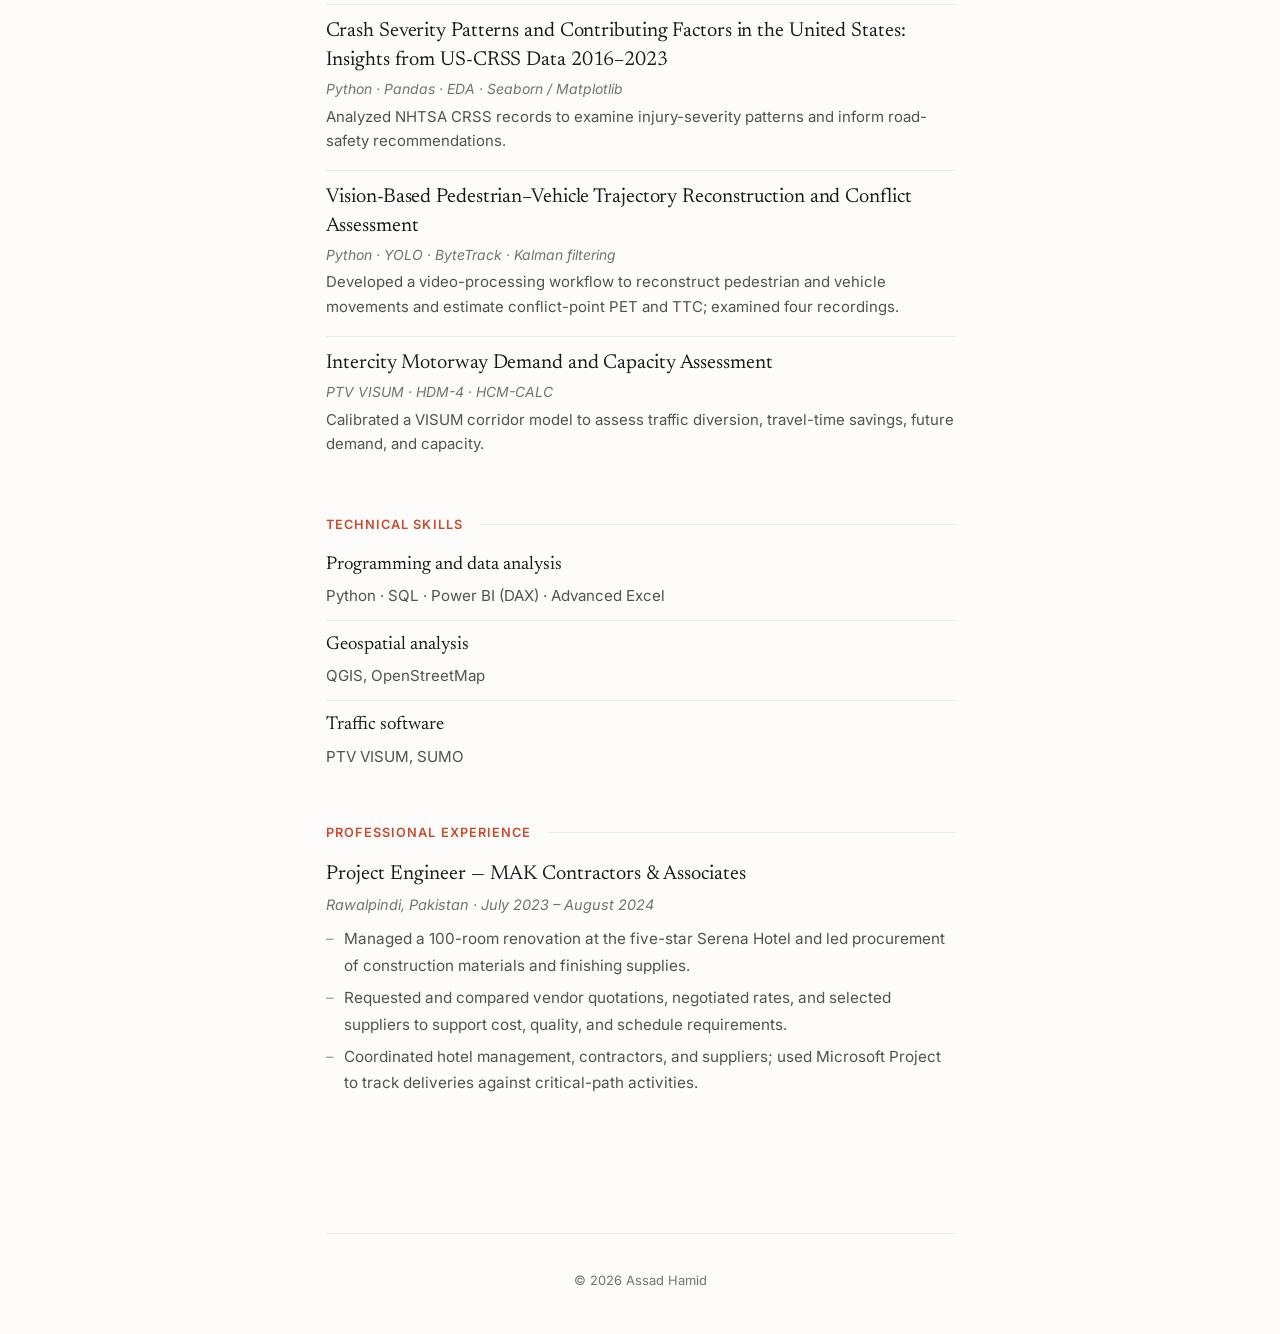
==== commit f6eb8d92: "Add files via upload" ====
--- a/index.html
+++ b/index.html
@@ -6,14 +6,14 @@
 </ul></section><section class="content-section" id="projects"><div class="section-header"><h2 class="section-title">SELECTED PROJECTS</h2><span aria-hidden="true" class="section-line"></span></div><section class="project-entry project-compact"><h3><a href="./portfolio/masters-research/">Predictive Modelling and Temporal Characterization of Pedestrian–Vehicle Conflict Severity <span aria-hidden="true" class="entry-arrow">↗</span></a></h3><p class="meta">Master’s research · Trajectory analysis · Machine learning · Statistical modelling</p><ul><li>Examining the prediction, temporal evolution and behavioural characteristics of critical pedestrian–vehicle interactions at unsignalized intersections.</li></ul></section><section class="project-entry project-compact">
 <h3><a href="./portfolio/metrobus-accessibility/">Metrobus Accessibility &amp; Transport Equity Analysis<span aria-hidden="true" class="entry-arrow">↗</span></a></h3>
 <p class="meta">QGIS · OpenStreetMap · WorldPop</p>
-<ul><li>Mapped transit coverage and walking accessibility in Islamabad to identify underserved low-income communities.</li></ul>
+<ul><li>Mapped transit coverage and walking accessibility in Islamabad to identify underserved low-income communities and inform feeder-service and pedestrian-access priorities.</li></ul>
 </section><section class="project-entry project-compact">
-<h3><a href="./portfolio/crash-severity/">U.S. Crash Severity Analysis<span aria-hidden="true" class="entry-arrow">↗</span></a></h3>
-<p class="meta">Python · NHTSA CRSS, 2016–2023</p>
+<h3><a href="./portfolio/crash-severity/">Crash Severity Patterns and Contributing Factors in the United States: Insights from US-CRSS Data 2016–2023<span aria-hidden="true" class="entry-arrow">↗</span></a></h3>
+<p class="meta">Python · Pandas · EDA · Seaborn / Matplotlib</p>
 <ul><li>Analyzed NHTSA CRSS records to examine injury-severity patterns and inform road-safety recommendations.</li></ul>
 </section><section class="project-entry project-compact">
 <h3><a href="./portfolio/pedestrian-vehicle-conflict/">Vision-Based Pedestrian–Vehicle Trajectory Reconstruction and Conflict Assessment<span aria-hidden="true" class="entry-arrow">↗</span></a></h3>
-<p class="meta">Python · YOLO · ByteTrack · Kalman filtering · PET / TTC</p>
+<p class="meta">Python · YOLO · ByteTrack · Kalman filtering</p>
 <ul><li>Developed a video-processing workflow to reconstruct pedestrian and vehicle movements and estimate conflict-point PET and TTC; examined four recordings.</li></ul>
 </section><section class="project-entry project-compact">
 <h3><a href="./portfolio/m7-motorway/">Intercity Motorway Demand and Capacity Assessment<span aria-hidden="true" class="entry-arrow">↗</span></a></h3>
--- a/assets/editorial.css
+++ b/assets/editorial.css
@@ -218,3 +218,22 @@
 .article-content .masters-figure figcaption {max-width:var(--article-measure);font-size:.77rem;line-height:1.65;color:var(--muted);margin:.66rem auto 0;letter-spacing:0}
 @media(max-width:1010px) {.article-content .masters-figure--wide{width:100%;left:auto;transform:none}}
 @media print {.article-content .masters-figure--wide{width:100%;left:auto;transform:none;page-break-inside:avoid}}
+
+/* Left-hand technical index for detailed project pages. The report's reading width
+   is unchanged; the rail occupies only the outer margin on wide screens. */
+.project-heading-with-tools{position:relative;margin:0 0 2.15rem}
+.project-heading-with-tools>.page-heading{margin:0}
+.project-tech-rail{position:absolute;top:3.55rem;right:calc(100% + 33px);width:174px;border-left:1px solid var(--line);padding:.1rem 0 .1rem 1rem;color:var(--secondary)}
+.project-tech-label{font-size:.67rem;line-height:1.5;font-weight:600;color:var(--accent);letter-spacing:.095em;text-transform:uppercase;margin:0 0 .7rem}
+.project-tech-list{list-style:none;padding:0;margin:0;display:flex;flex-direction:column;gap:.65rem}
+.project-tech-list li{color:var(--secondary);font-family:var(--sans);font-size:.75rem;line-height:1.5;overflow-wrap:break-word}
+.project-tech-list li::before{content:'–';color:#bbafa5;margin-right:.42rem}
+@media(max-width:1180px){
+  .project-tech-rail{position:static;width:auto;margin-top:1.1rem;max-width:100%;border-left:2px solid var(--line);padding:.15rem 0 .15rem .85rem}
+  .project-heading-with-tools{display:flex;flex-direction:column}
+  .project-heading-with-tools>.page-heading{order:0}
+  .project-tech-rail{order:1}
+  .project-tech-list{display:flex;flex-direction:row;flex-wrap:wrap;gap:.4rem 1rem}
+  .project-tech-list li{font-size:.73rem}
+}
+@media print{.project-tech-rail{position:static!important;width:auto!important;margin:.5rem 0 1rem!important}}
